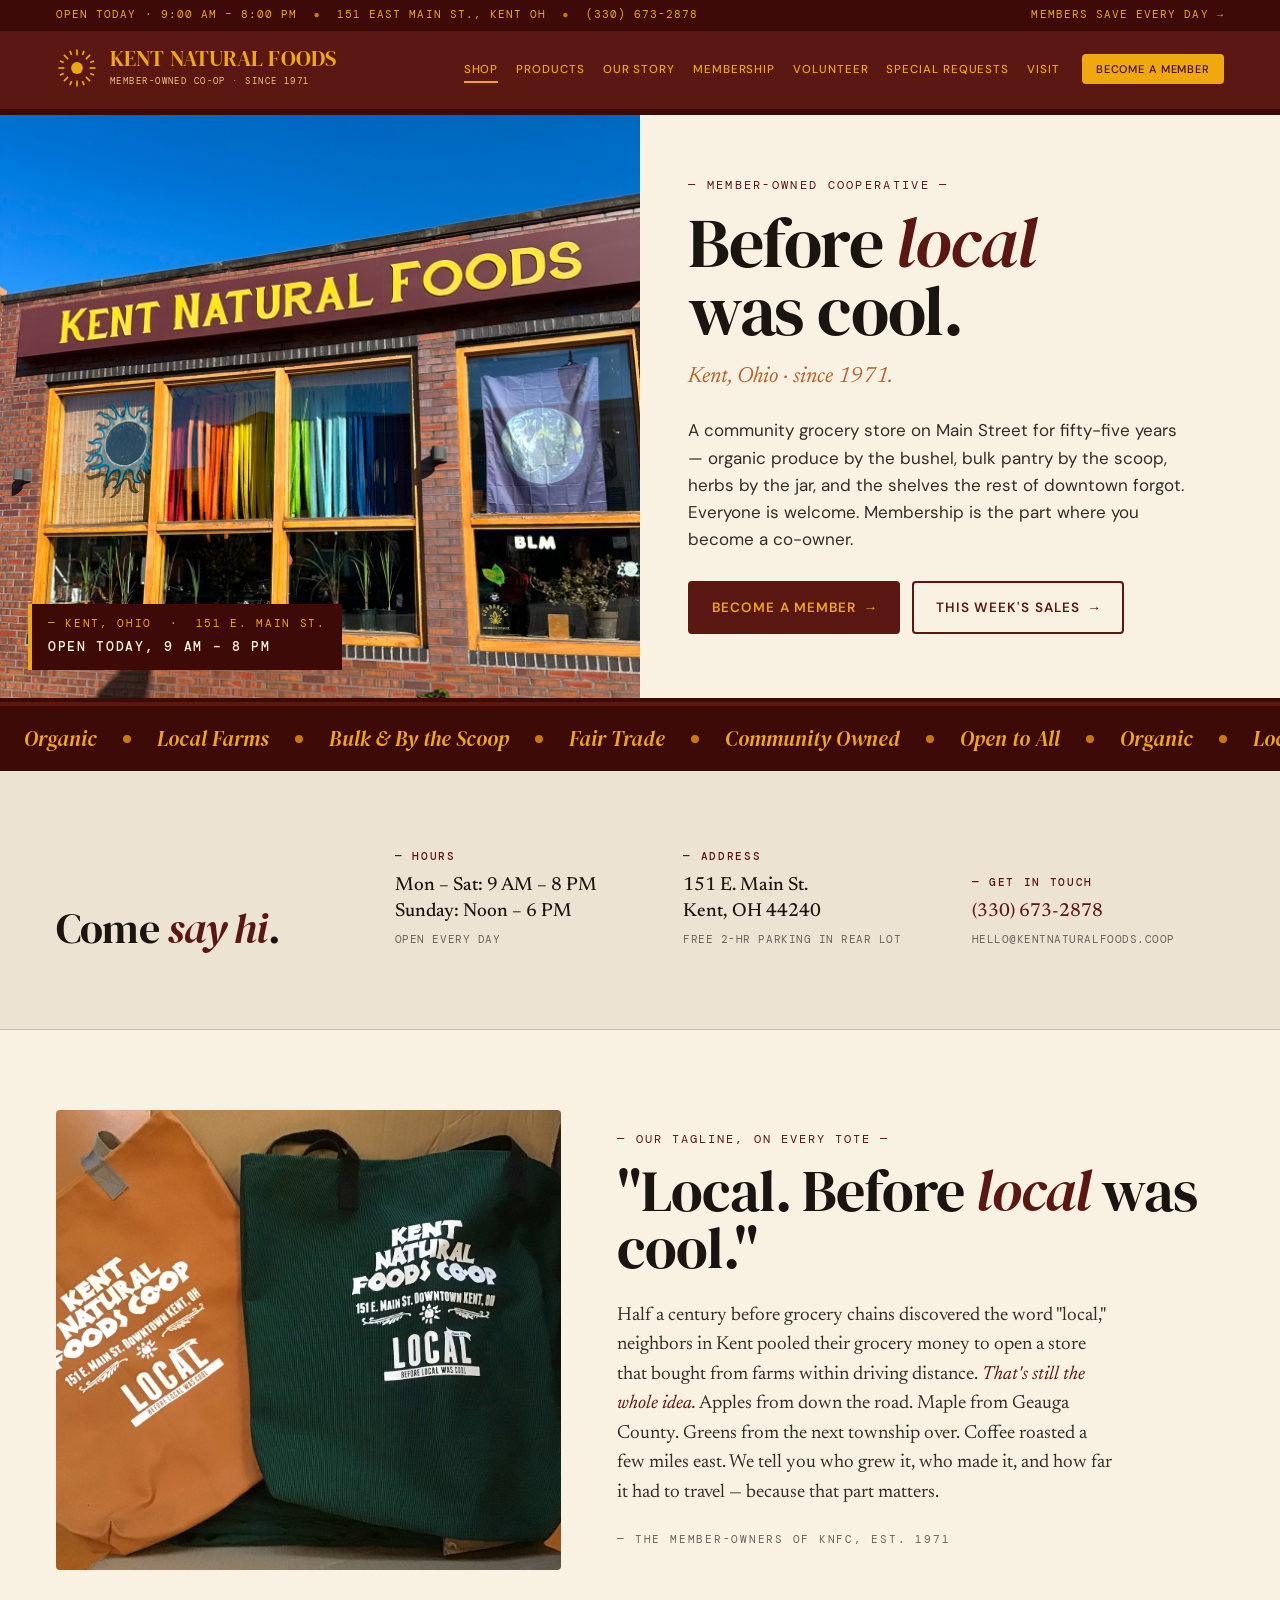
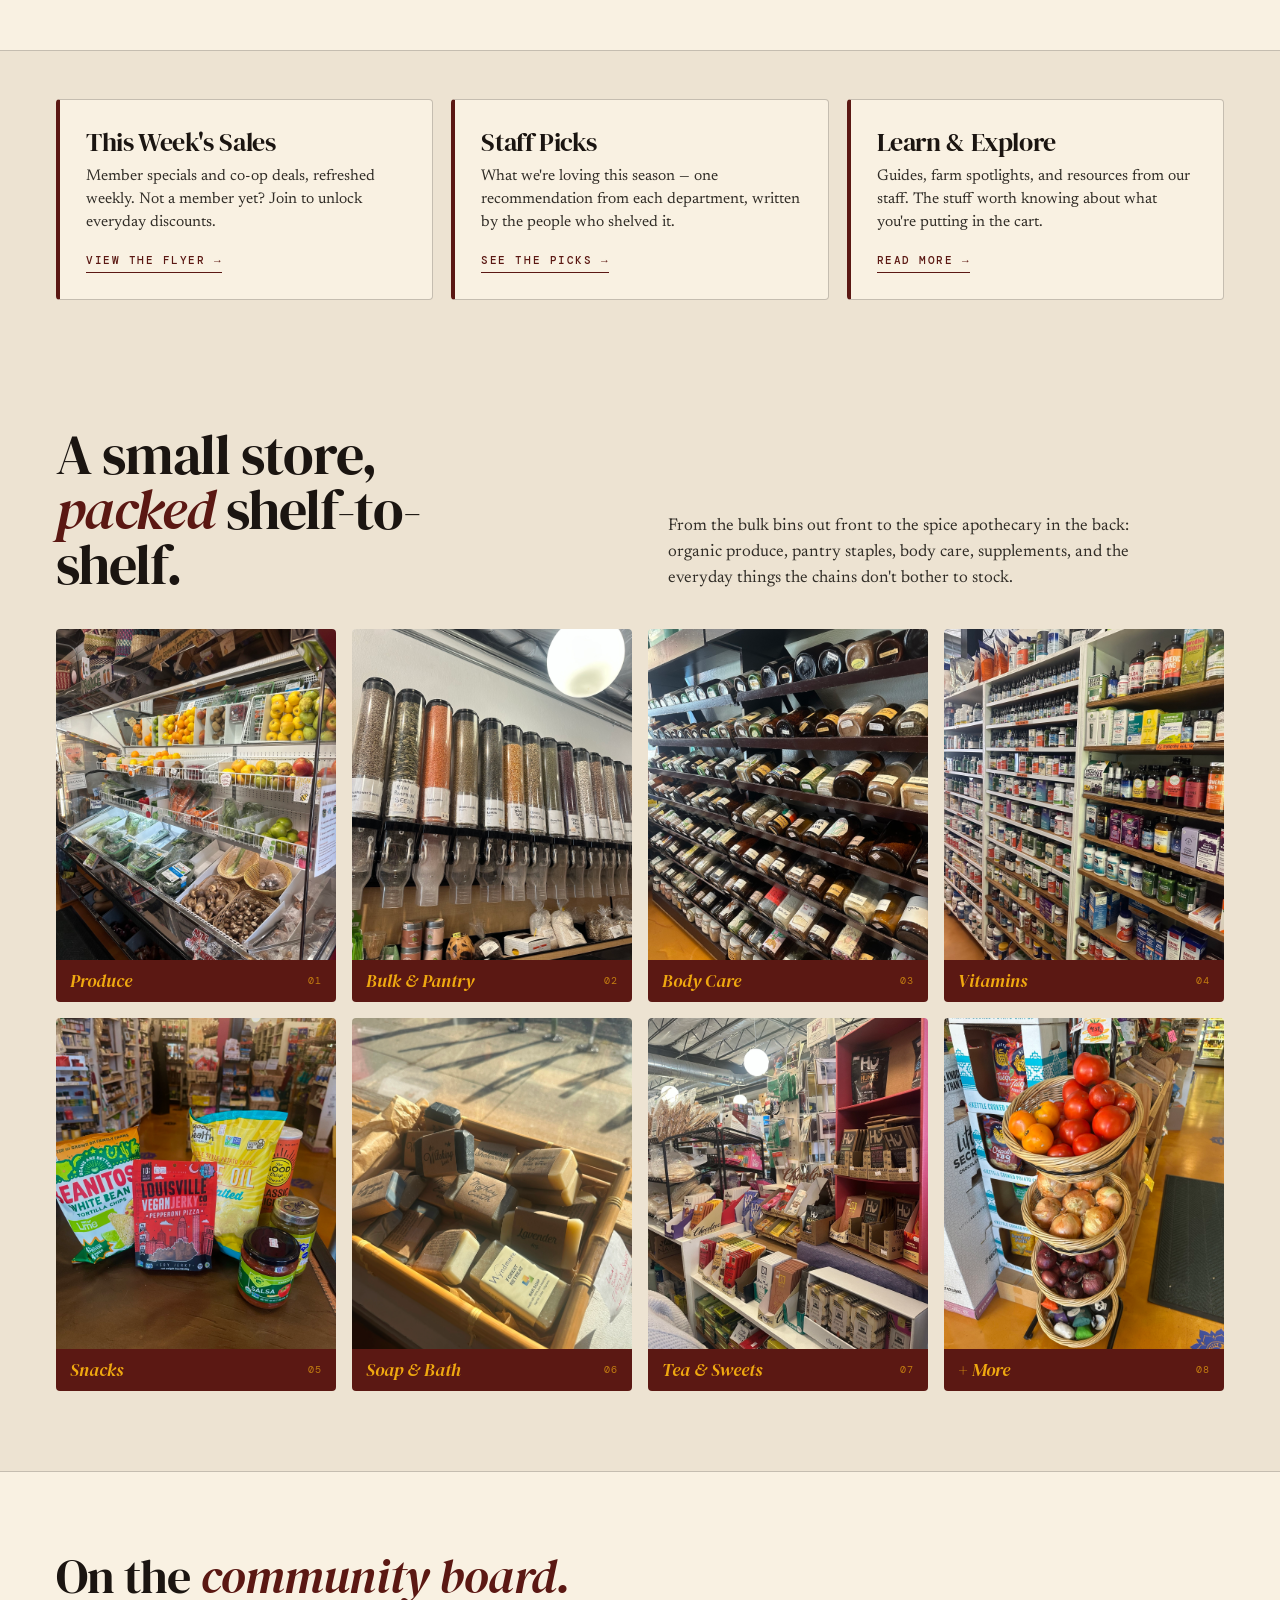
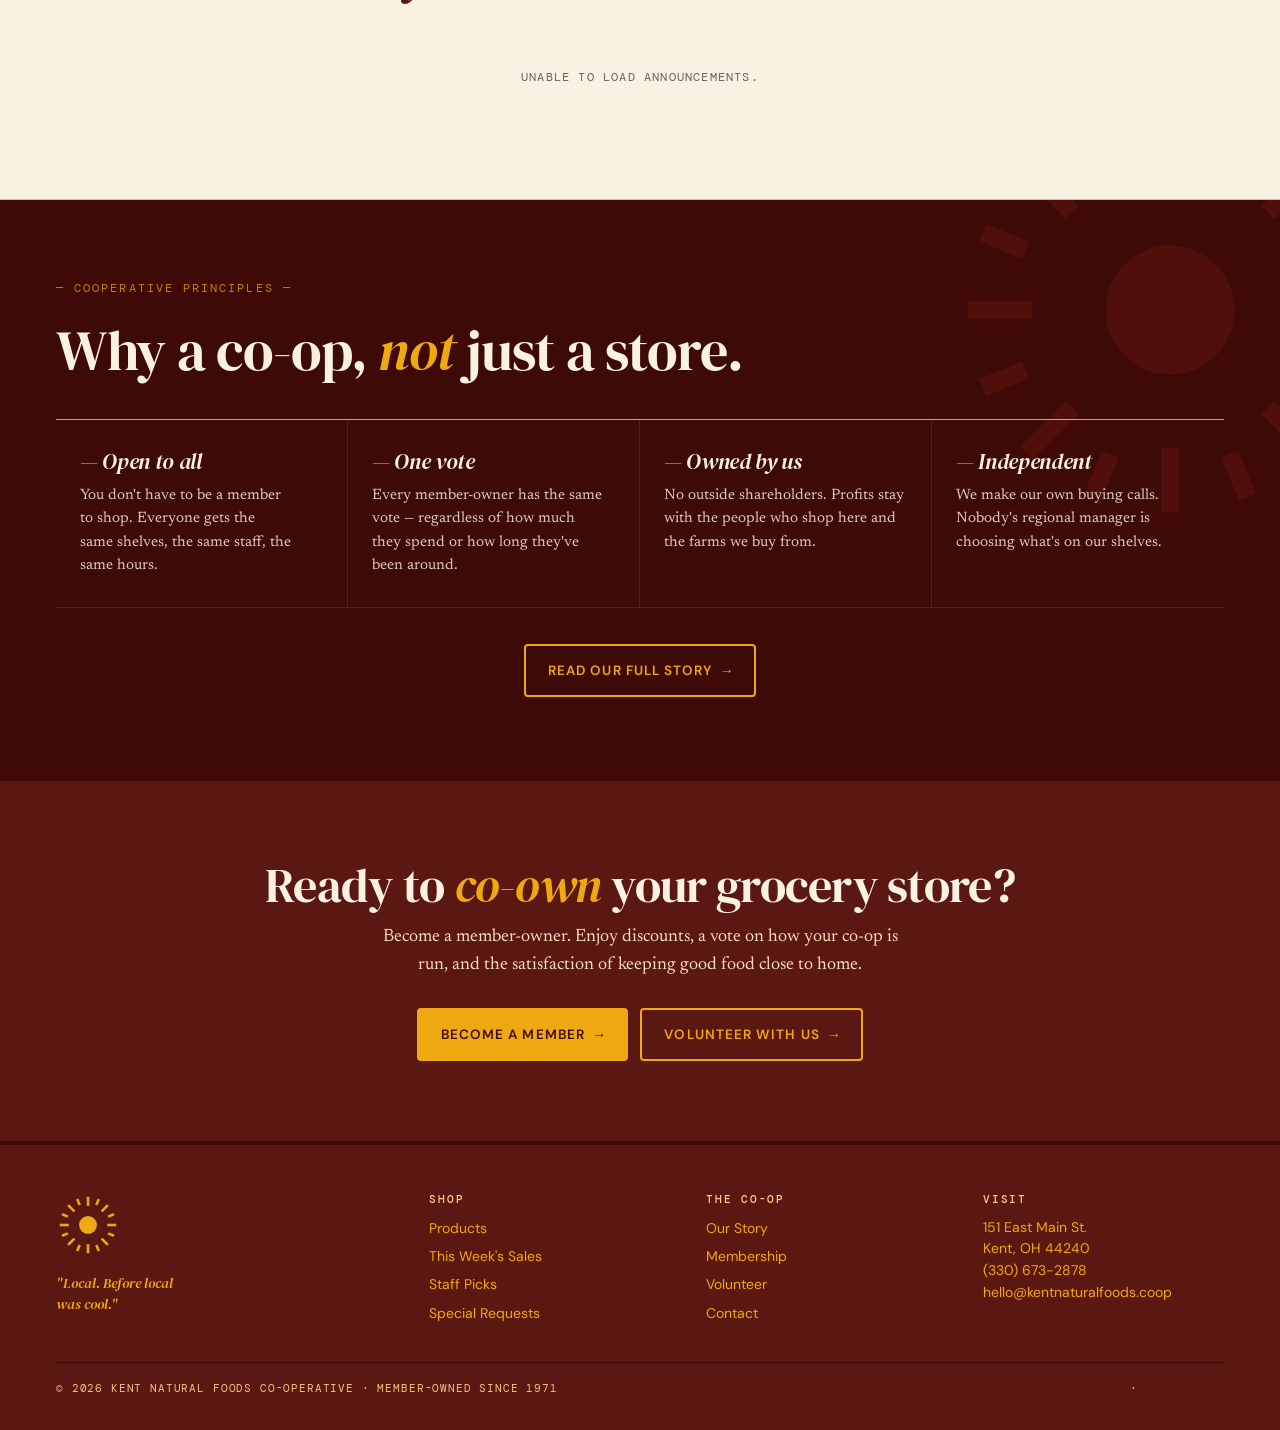
==== index.html @ 54721c62 "Update site design and assets (May 24, 2026)" ====
<!DOCTYPE html>
<html lang="en">
<head>
    <meta charset="UTF-8">
    <meta name="viewport" content="width=device-width, initial-scale=1.0">
    <title>Kent Natural Foods Co-op · Member-Owned Since 1971</title>
    <meta name="description" content="A community-owned grocery store on Main Street in Kent, Ohio. Organic produce, bulk pantry, herbs, and everyday goods — owned by the people who shop here. Since 1971.">
    <link rel="stylesheet" href="css/styles.css?v=2">
    <link rel="preconnect" href="https://fonts.googleapis.com">
    <link rel="preconnect" href="https://fonts.gstatic.com" crossorigin>
    <link href="https://fonts.googleapis.com/css2?family=DM+Serif+Display:ital@0;1&family=Newsreader:ital,opsz,wght@0,6..72,400;0,6..72,500;0,6..72,600;1,6..72,400;1,6..72,500&family=DM+Sans:opsz,wght@9..40,400;9..40,500;9..40,600;9..40,700&family=DM+Mono:wght@400;500&display=swap" rel="stylesheet">
</head>
<body>
    <div id="header-placeholder"></div>

    <main>
        <!-- ===================================
             HERO — storefront + manifesto line
             =================================== -->
        <section class="hero">
            <div class="hero-photo" role="img" aria-label="The KNFC storefront on East Main Street, Kent, Ohio.">
                <div class="open-badge">
                    — Kent, Ohio &nbsp;·&nbsp; 151 E. Main St.
                    <b>Open today, 9 AM – 8 PM</b>
                </div>
            </div>
            <div class="hero-content">
                <div class="hero-eyebrow">— Member-owned cooperative —</div>
                <h1>Before <em>local</em><br>was cool.</h1>
                <div class="since">Kent, Ohio · since 1971.</div>
                <p>A community grocery store on Main Street for fifty-five years — organic produce by the bushel, bulk pantry by the scoop, herbs by the jar, and the shelves the rest of downtown forgot. Everyone is welcome. Membership is the part where you become a co-owner.</p>
                <div class="hero-buttons">
                    <a href="membership.html" class="btn btn-primary">Become a Member</a>
                    <a href="products.html#sales" class="btn btn-secondary">This Week's Sales</a>
                </div>
            </div>
        </section>

        <!-- ===================================
             MARQUEE — values strip
             =================================== -->
        <section class="marquee" aria-hidden="true">
            <div class="marquee-track">
                <span>Organic</span><span class="sep"></span>
                <span>Local Farms</span><span class="sep"></span>
                <span>Bulk &amp; By the Scoop</span><span class="sep"></span>
                <span>Fair Trade</span><span class="sep"></span>
                <span>Community Owned</span><span class="sep"></span>
                <span>Open to All</span><span class="sep"></span>
                <span>Organic</span><span class="sep"></span>
                <span>Local Farms</span><span class="sep"></span>
                <span>Bulk &amp; By the Scoop</span><span class="sep"></span>
                <span>Fair Trade</span><span class="sep"></span>
                <span>Community Owned</span><span class="sep"></span>
                <span>Open to All</span><span class="sep"></span>
            </div>
        </section>

        <!-- ===================================
             VISIT STRIP
             =================================== -->
        <section class="quick-info">
            <div class="container">
                <div class="info-cards">
                    <div class="info-card info-title">
                        <h2>Come <em>say hi</em>.</h2>
                    </div>
                    <div class="info-card">
                        <h3>— Hours</h3>
                        <p>
                            Mon – Sat: 9 AM – 8 PM<br>
                            Sunday: Noon – 6 PM
                        </p>
                        <span class="info-tiny">Open every day</span>
                    </div>
                    <div class="info-card">
                        <h3>— Address</h3>
                        <p>
                            151 E. Main St.<br>
                            Kent, OH 44240
                        </p>
                        <span class="info-tiny">Free 2-hr parking in rear lot</span>
                    </div>
                    <div class="info-card">
                        <h3>— Get in touch</h3>
                        <p>
                            <a href="tel:3306732878">(330) 673-2878</a>
                        </p>
                        <span class="info-tiny">hello@kentnaturalfoods.coop</span>
                    </div>
                </div>
            </div>
        </section>

        <!-- ===================================
             MANIFESTO STRIP — "Before local was cool"
             =================================== -->
        <section class="manifesto">
            <div class="container">
                <div class="manifesto-image" role="img" aria-label="A KNFC tote bag with the tagline 'Local. Before local was cool.'"></div>
                <div class="manifesto-copy">
                    <div class="pre">— Our tagline, on every tote —</div>
                    <h2>"Local. Before <em>local</em> was cool."</h2>
                    <p>Half a century before grocery chains discovered the word "local," neighbors in Kent pooled their grocery money to open a store that bought from farms within driving distance. <em>That's still the whole idea.</em> Apples from down the road. Maple from Geauga County. Greens from the next township over. Coffee roasted a few miles east. We tell you who grew it, who made it, and how far it had to travel — because that part matters.</p>
                    <div class="manifesto-signoff">— The member-owners of KNFC, est. 1971</div>
                </div>
            </div>
        </section>

        <!-- ===================================
             FEATURE LINKS — sales, picks, learn
             =================================== -->
        <section class="feature-links">
            <div class="container">
                <div class="feature-link-cards">
                    <a href="products.html#sales" class="feature-link-card">
                        <h3>This Week's Sales</h3>
                        <p>Member specials and co-op deals, refreshed weekly. Not a member yet? Join to unlock everyday discounts.</p>
                        <span class="feature-link-cta">View the flyer &rarr;</span>
                    </a>
                    <a href="products.html#staff-picks" class="feature-link-card">
                        <h3>Staff Picks</h3>
                        <p>What we're loving this season — one recommendation from each department, written by the people who shelved it.</p>
                        <span class="feature-link-cta">See the picks &rarr;</span>
                    </a>
                    <a href="products.html#learn" class="feature-link-card">
                        <h3>Learn &amp; Explore</h3>
                        <p>Guides, farm spotlights, and resources from our staff. The stuff worth knowing about what you're putting in the cart.</p>
                        <span class="feature-link-cta">Read more &rarr;</span>
                    </a>
                </div>
            </div>
        </section>

        <!-- ===================================
             DEPARTMENTS — image-led grid
             =================================== -->
        <section class="departments-section">
            <div class="container">
                <div class="departments-head">
                    <h2>A small store, <em>packed</em> shelf-to-shelf.</h2>
                    <p>From the bulk bins out front to the spice apothecary in the back: organic produce, pantry staples, body care, supplements, and the everyday things the chains don't bother to stock.</p>
                </div>
                <div class="dept-grid">
                    <a href="products.html" class="dept-card">
                        <div class="dept-img" style="background-image: url('images/Produce.jpeg');"></div>
                        <div class="dept-label"><span class="dept-name">Produce</span><span class="dept-num">01</span></div>
                    </a>
                    <a href="products.html" class="dept-card">
                        <div class="dept-img" style="background-image: url('images/Bulk-bins.jpeg');"></div>
                        <div class="dept-label"><span class="dept-name">Bulk &amp; Pantry</span><span class="dept-num">02</span></div>
                    </a>
                    <a href="products.html" class="dept-card">
                        <div class="dept-img" style="background-image: url('images/IMG_1141.jpeg'); background-position: center 10%;"></div>
                        <div class="dept-label"><span class="dept-name">Body Care</span><span class="dept-num">03</span></div>
                    </a>
                    <a href="products.html" class="dept-card">
                        <div class="dept-img" style="background-image: url('images/Vitamins.jpeg');"></div>
                        <div class="dept-label"><span class="dept-name">Vitamins</span><span class="dept-num">04</span></div>
                    </a>
                    <a href="products.html" class="dept-card">
                        <div class="dept-img" style="background-image: url('images/Chips_Salsa.jpeg');"></div>
                        <div class="dept-label"><span class="dept-name">Snacks</span><span class="dept-num">05</span></div>
                    </a>
                    <a href="products.html" class="dept-card">
                        <div class="dept-img" style="background-image: url('images/Soaps.jpeg');"></div>
                        <div class="dept-label"><span class="dept-name">Soap &amp; Bath</span><span class="dept-num">06</span></div>
                    </a>
                    <a href="products.html" class="dept-card">
                        <div class="dept-img" style="background-image: url('images/Chocolates-Tea.jpeg');"></div>
                        <div class="dept-label"><span class="dept-name">Tea &amp; Sweets</span><span class="dept-num">07</span></div>
                    </a>
                    <a href="products.html" class="dept-card">
                        <div class="dept-img" style="background-image: url('images/More-produce.jpeg');"></div>
                        <div class="dept-label"><span class="dept-name">+ More</span><span class="dept-num">08</span></div>
                    </a>
                </div>
            </div>
        </section>

        <!-- ===================================
             ANNOUNCEMENTS — community board
             =================================== -->
        <section class="announcements">
            <div class="container">
                <h2>On the <em>community board.</em></h2>
                <div class="announcement-cards" id="announcement-cards">
                    <p class="no-content">Loading announcements...</p>
                </div>
            </div>
        </section>

        <!-- ===================================
             WHY CO-OP — dark band with sun
             =================================== -->
        <section class="why-coop">
            <div class="big-sun sun-mark" aria-hidden="true">
                <svg viewBox="0 0 100 100">
                    <circle cx="50" cy="50" r="14" fill="currentColor"/>
                    <g fill="currentColor">
                        <rect x="48" y="6" width="4" height="14"/>
                        <rect x="48" y="80" width="4" height="14"/>
                        <rect x="6" y="48" width="14" height="4"/>
                        <rect x="80" y="48" width="14" height="4"/>
                        <rect x="48" y="6" width="4" height="14" transform="rotate(45 50 50)"/>
                        <rect x="48" y="80" width="4" height="14" transform="rotate(45 50 50)"/>
                        <rect x="48" y="6" width="4" height="14" transform="rotate(-45 50 50)"/>
                        <rect x="48" y="80" width="4" height="14" transform="rotate(-45 50 50)"/>
                        <rect x="48" y="6" width="4" height="10" transform="rotate(22.5 50 50)"/>
                        <rect x="48" y="84" width="4" height="10" transform="rotate(22.5 50 50)"/>
                        <rect x="48" y="6" width="4" height="10" transform="rotate(-22.5 50 50)"/>
                        <rect x="48" y="84" width="4" height="10" transform="rotate(-22.5 50 50)"/>
                        <rect x="48" y="6" width="4" height="10" transform="rotate(67.5 50 50)"/>
                        <rect x="48" y="84" width="4" height="10" transform="rotate(67.5 50 50)"/>
                        <rect x="48" y="6" width="4" height="10" transform="rotate(-67.5 50 50)"/>
                        <rect x="48" y="84" width="4" height="10" transform="rotate(-67.5 50 50)"/>
                    </g>
                </svg>
            </div>
            <div class="container">
                <div class="pre">— Cooperative principles —</div>
                <h2>Why a co-op, <em>not</em> just a store.</h2>
                <div class="benefits-grid">
                    <div class="benefit">
                        <h3>Open to all</h3>
                        <p>You don't have to be a member to shop. Everyone gets the same shelves, the same staff, the same hours.</p>
                    </div>
                    <div class="benefit">
                        <h3>One vote</h3>
                        <p>Every member-owner has the same vote — regardless of how much they spend or how long they've been around.</p>
                    </div>
                    <div class="benefit">
                        <h3>Owned by us</h3>
                        <p>No outside shareholders. Profits stay with the people who shop here and the farms we buy from.</p>
                    </div>
                    <div class="benefit">
                        <h3>Independent</h3>
                        <p>We make our own buying calls. Nobody's regional manager is choosing what's on our shelves.</p>
                    </div>
                </div>
                <div class="cta-center">
                    <a href="about.html" class="btn btn-outline">Read our full story</a>
                </div>
            </div>
        </section>

        <!-- ===================================
             CTA — join
             =================================== -->
        <section class="cta-section">
            <div class="container">
                <div class="cta-content">
                    <h2>Ready to <em>co-own</em> your grocery store?</h2>
                    <p>Become a member-owner. Enjoy discounts, a vote on how your co-op is run, and the satisfaction of keeping good food close to home.</p>
                    <div class="cta-buttons">
                        <a href="membership.html" class="btn btn-primary">Become a Member</a>
                        <a href="volunteer.html" class="btn btn-secondary">Volunteer With Us</a>
                    </div>
                </div>
            </div>
        </section>
    </main>

    <div id="footer-placeholder"></div>

    <script src="js/main.js"></script>
    <script src="js/content.js?v=4"></script>
</body>
</html>
---- css/styles.css ----
/* =====================================================
   KNFC Website Styles — v2 (May 2026)
   Kent Natural Foods Co-op · Member-Owned Since 1971
   =====================================================
   Palette pulled from the storefront:
   - Maroon awning + marigold lettering = primary chrome
   - Forest + rust = supporting accents (tote bags, floor)
   - Cream + paper = backgrounds
   ===================================================== */

:root {
    /* PRIMARY CHROME — from the awning */
    --color-maroon:       oklch(0.32 0.10 28);
    --color-maroon-deep:  oklch(0.24 0.08 28);
    --color-maroon-soft:  oklch(0.42 0.10 28);
    --color-marigold:     oklch(0.78 0.16 78);
    --color-marigold-deep:oklch(0.65 0.16 70);

    /* SUPPORTING — from totes + interior */
    --color-forest:       oklch(0.36 0.07 145);
    --color-forest-light: oklch(0.55 0.10 142);
    --color-rust:         oklch(0.58 0.13 50);
    --color-brick:        oklch(0.52 0.12 32);

    /* NEUTRALS */
    --color-cream:        oklch(0.96 0.022 85);
    --color-paper:        oklch(0.92 0.025 80);
    --color-white:        #ffffff;
    --color-ink:          oklch(0.20 0.012 50);
    --color-gray-dark:    oklch(0.30 0.012 80);
    --color-gray:         oklch(0.50 0.010 80);
    --color-gray-light:   oklch(0.85 0.015 80);
    --color-rule:         oklch(0.80 0.020 80);
    --color-black:        #1a1a1a;

    /* LEGACY ALIASES — kept so existing class references still work */
    --color-primary:       var(--color-maroon);
    --color-primary-light: var(--color-maroon-soft);
    --color-primary-dark:  var(--color-maroon-deep);
    --color-secondary:       var(--color-marigold-deep);
    --color-secondary-light: var(--color-marigold);
    --color-accent:  var(--color-rust);
    --color-success: var(--color-forest);
    --color-error:   var(--color-brick);

    /* TYPOGRAPHY */
    --font-display: "DM Serif Display", "Cooper BT", Georgia, serif;
    --font-heading: "DM Serif Display", "Cooper BT", Georgia, serif;
    --font-editorial: "Newsreader", "Iowan Old Style", Georgia, serif;
    --font-body: "DM Sans", -apple-system, BlinkMacSystemFont, "Segoe UI", sans-serif;
    --font-mono: "DM Mono", ui-monospace, Menlo, monospace;

    /* SPACING */
    --spacing-xs: 0.5rem;
    --spacing-sm: 1rem;
    --spacing-md: 2rem;
    --spacing-lg: 3rem;
    --spacing-xl: 5rem;

    /* RADIUS — co-op aesthetic favors crisp corners */
    --radius-sm: 3px;
    --radius-md: 4px;
    --radius-lg: 6px;

    /* SHADOWS */
    --shadow-sm: 0 1px 2px rgba(0,0,0,0.06);
    --shadow-md: 0 8px 18px -10px rgba(0,0,0,0.18);
    --shadow-lg: 0 24px 48px -20px rgba(0,0,0,0.20);

    /* TRANSITIONS */
    --transition-fast: 0.18s ease;
    --transition-normal: 0.28s ease;
}

/* =====================================================
   RESET & BASE
   ===================================================== */
*, *::before, *::after { box-sizing: border-box; margin: 0; padding: 0; }
html { font-size: 16px; scroll-behavior: smooth; }
body {
    font-family: var(--font-body);
    font-size: 16px;
    line-height: 1.6;
    color: var(--color-ink);
    background-color: var(--color-cream);
    -webkit-font-smoothing: antialiased;
}
img { max-width: 100%; height: auto; display: block; }

a {
    color: var(--color-maroon);
    text-decoration: none;
    transition: color var(--transition-fast);
}
a:hover { color: var(--color-maroon-soft); }

h1, h2, h3, h4, h5, h6 {
    font-family: var(--font-display);
    font-weight: 400;
    line-height: 1.1;
    letter-spacing: -0.015em;
    color: var(--color-ink);
}
h1 { font-size: 3rem; }
h2 { font-size: 2.25rem; }
h3 { font-size: 1.45rem; }
h4 { font-size: 1.15rem; }

p { text-wrap: pretty; }

/* Container */
.container {
    width: 100%;
    max-width: 1200px;
    margin: 0 auto;
    padding: 0 var(--spacing-sm);
}

/* =====================================================
   THE AWNING HEADER — the literal storefront awning
   ===================================================== */
.site-header {
    background-color: var(--color-maroon);
    border-bottom: 4px solid var(--color-maroon-deep);
    position: sticky;
    top: 0;
    z-index: 1000;
    box-shadow: 0 2px 0 var(--color-maroon-deep);
}

/* Thin utility ribbon ABOVE the awning */
.utility-ribbon {
    background-color: var(--color-maroon-deep);
    color: var(--color-marigold);
    font-family: var(--font-mono);
    font-size: 10.5px;
    letter-spacing: 0.10em;
    text-transform: uppercase;
    padding: 8px 0;
    line-height: 1.4;
}
.utility-ribbon .container {
    display: flex;
    justify-content: space-between;
    flex-wrap: wrap;
    gap: 8px 20px;
    align-items: center;
}
.utility-ribbon .dot {
    color: var(--color-marigold-deep);
    margin: 0 8px;
}
.utility-ribbon a { color: var(--color-marigold); }

.header-content {
    display: flex;
    justify-content: space-between;
    align-items: center;
    padding: 16px 0 20px;
    gap: 20px;
}

/* WORDMARK lockup — sun mark + KNFC */
.logo {
    display: flex;
    align-items: center;
    gap: 12px;
    text-decoration: none;
    flex-shrink: 0;
    min-width: 0;
}
.logo:hover { color: inherit; }
.logo-sun {
    width: 42px;
    height: 42px;
    color: var(--color-marigold);
    flex-shrink: 0;
}
.logo-sun svg { width: 100%; height: 100%; display: block; }
.logo-text-wrap { display: flex; flex-direction: column; min-width: 0; }
.logo-text {
    font-family: var(--font-display);
    font-size: 22px;
    color: var(--color-marigold);
    line-height: 1;
    letter-spacing: 0.005em;
    text-transform: uppercase;
    white-space: nowrap;
}
.logo-tagline {
    font-family: var(--font-mono);
    font-size: 9px;
    letter-spacing: 0.16em;
    text-transform: uppercase;
    color: oklch(0.85 0.10 78);
    margin-top: 5px;
    white-space: nowrap;
}

/* NAV */
.nav-links {
    display: flex;
    list-style: none;
    gap: 18px;
    align-items: center;
}
.nav-links a {
    font-family: var(--font-body);
    font-weight: 500;
    font-size: 11.5px;
    letter-spacing: 0.08em;
    text-transform: uppercase;
    color: var(--color-marigold);
    padding: 6px 0;
    position: relative;
    white-space: nowrap;
}
.nav-links a::after {
    content: '';
    position: absolute;
    bottom: 0; left: 0; right: 0;
    height: 2px;
    background-color: var(--color-marigold);
    transform: scaleX(0);
    transform-origin: left;
    transition: transform var(--transition-fast);
}
.nav-links a:hover::after,
.nav-links a.active::after { transform: scaleX(1); }
.nav-links a.active { color: var(--color-marigold); }

/* Membership CTA in nav */
.nav-cta {
    background-color: var(--color-marigold);
    color: var(--color-maroon-deep) !important;
    padding: 8px 14px !important;
    border-radius: var(--radius-md);
    font-weight: 600;
    font-size: 11px !important;
    transition: background-color var(--transition-fast);
    margin-left: 4px;
}
.nav-cta::after { display: none; }
.nav-cta:hover { background-color: var(--color-marigold-deep); }

/* Mobile menu toggle */
.mobile-menu-toggle {
    display: none;
    flex-direction: column;
    gap: 5px;
    background: none;
    border: none;
    cursor: pointer;
    padding: 6px;
}
.mobile-menu-toggle span {
    display: block;
    width: 24px;
    height: 2.5px;
    background-color: var(--color-marigold);
    transition: var(--transition-fast);
}

/* =====================================================
   BUTTONS
   ===================================================== */
.btn {
    display: inline-flex;
    align-items: center;
    justify-content: center;
    gap: 10px;
    padding: 13px 22px;
    font-family: var(--font-body);
    font-size: 13.5px;
    font-weight: 600;
    text-transform: uppercase;
    letter-spacing: 0.08em;
    text-align: center;
    text-decoration: none;
    border-radius: var(--radius-md);
    cursor: pointer;
    transition: all var(--transition-fast);
    border: 2px solid transparent;
}
.btn::after {
    content: '→';
    font-family: var(--font-mono);
    font-weight: 400;
    font-size: 14px;
}
.btn-primary {
    background-color: var(--color-maroon);
    color: var(--color-marigold);
    border-color: var(--color-maroon);
}
.btn-primary:hover {
    background-color: var(--color-maroon-deep);
    border-color: var(--color-maroon-deep);
    color: var(--color-marigold);
}
.btn-secondary {
    background-color: transparent;
    color: var(--color-maroon);
    border-color: var(--color-maroon);
}
.btn-secondary:hover {
    background-color: var(--color-maroon);
    color: var(--color-marigold);
}
.btn-outline {
    background-color: transparent;
    color: var(--color-maroon);
    border-color: var(--color-maroon);
}
.btn-outline:hover {
    background-color: var(--color-maroon);
    color: var(--color-marigold);
}
.btn-sm { padding: 9px 16px; font-size: 11.5px; }

/* =====================================================
   HERO — split: storefront photo + chunky type
   ===================================================== */
.hero {
    display: grid;
    grid-template-columns: 1fr 1fr;
    background-color: var(--color-cream);
    border-bottom: 4px solid var(--color-maroon-deep);
}
.hero-photo {
    background: url('../images/Storefront-main.jpeg') center 30% / cover no-repeat;
    min-height: 580px;
    position: relative;
}
.hero-photo .open-badge {
    position: absolute;
    bottom: 28px; left: 28px;
    background-color: var(--color-maroon-deep);
    color: var(--color-marigold);
    padding: 12px 16px;
    font-family: var(--font-mono);
    font-size: 10.5px;
    letter-spacing: 0.16em;
    text-transform: uppercase;
    border-left: 4px solid var(--color-marigold);
}
.hero-photo .open-badge b {
    display: block;
    color: var(--color-cream);
    font-size: 13px;
    font-weight: 500;
    margin-top: 4px;
}

.hero-content {
    padding: 64px 48px;
    display: flex;
    flex-direction: column;
    justify-content: center;
}
.hero-eyebrow {
    font-family: var(--font-mono);
    font-size: 11.5px;
    letter-spacing: 0.20em;
    text-transform: uppercase;
    color: var(--color-maroon);
}
.hero h1 {
    font-family: var(--font-display);
    font-weight: 400;
    font-size: clamp(48px, 5.5vw, 72px);
    line-height: 0.96;
    letter-spacing: -0.02em;
    color: var(--color-ink);
    margin-top: 14px;
}
.hero h1 em {
    font-style: italic;
    color: var(--color-maroon);
}
.hero .since {
    font-family: var(--font-editorial);
    font-style: italic;
    font-size: 22px;
    color: var(--color-rust);
    margin-top: 16px;
}
.hero p {
    font-size: 17px;
    line-height: 1.6;
    color: var(--color-gray-dark);
    margin-top: 22px;
    max-width: 42ch;
}
.hero-buttons {
    display: flex;
    gap: 12px;
    margin-top: 28px;
    flex-wrap: wrap;
}

/* =====================================================
   MARQUEE — values strip between sections
   ===================================================== */
.marquee {
    background-color: var(--color-maroon-deep);
    color: var(--color-marigold);
    padding: 16px 0;
    overflow: hidden;
    border-top: 4px solid var(--color-maroon);
}
.marquee-track {
    display: flex;
    gap: 26px;
    align-items: center;
    font-family: var(--font-display);
    font-style: italic;
    font-size: 21px;
    white-space: nowrap;
    padding-left: 24px;
    animation: marquee-scroll 38s linear infinite;
}
.marquee-track .sep {
    display: inline-block;
    width: 8px; height: 8px;
    background-color: var(--color-marigold-deep);
    border-radius: 50%;
    flex-shrink: 0;
}
@keyframes marquee-scroll {
    from { transform: translateX(0); }
    to   { transform: translateX(-50%); }
}
@media (prefers-reduced-motion: reduce) {
    .marquee-track { animation: none; }
}

/* =====================================================
   QUICK INFO / VISIT STRIP
   ===================================================== */
.quick-info {
    padding: var(--spacing-xl) 0;
    background-color: var(--color-paper);
    border-bottom: 1px solid var(--color-rule);
}
.info-cards {
    display: grid;
    grid-template-columns: 1.2fr 1fr 1fr 1fr;
    gap: 36px;
    align-items: end;
}
.info-card { background: transparent; padding: 0; }
.info-card.info-title h2 {
    font-family: var(--font-display);
    font-size: 42px;
    line-height: 1;
    letter-spacing: -0.018em;
    max-width: 11ch;
    color: var(--color-ink);
}
.info-card.info-title h2 em {
    font-style: italic;
    color: var(--color-maroon);
}
.info-card .info-icon {
    display: none; /* emoji icons replaced with mono labels */
}
.info-card h3 {
    font-family: var(--font-mono);
    font-size: 10.5px;
    letter-spacing: 0.16em;
    text-transform: uppercase;
    color: var(--color-maroon);
    margin-bottom: 10px;
    font-weight: 500;
}
.info-card p {
    font-family: var(--font-editorial);
    font-weight: 500;
    font-size: 19px;
    line-height: 1.35;
    color: var(--color-ink);
}
.info-card a { color: var(--color-maroon); }
.info-card .info-tiny {
    display: block;
    font-family: var(--font-mono);
    font-size: 10.5px;
    color: var(--color-gray);
    margin-top: 8px;
    letter-spacing: 0.05em;
    text-transform: uppercase;
}

/* =====================================================
   MANIFESTO STRIP — "Before local was cool"
   ===================================================== */
.manifesto {
    padding: 80px 0;
    background-color: var(--color-cream);
    border-bottom: 1px solid var(--color-rule);
}
.manifesto .container {
    display: grid;
    grid-template-columns: 1fr 1.2fr;
    gap: 56px;
    align-items: center;
}
.manifesto-image {
    height: 460px;
    background: url('../images/Bags-knfc.jpeg') 60% 40% / cover no-repeat;
    border-radius: var(--radius-md);
}
.manifesto-copy .pre {
    font-family: var(--font-mono);
    font-size: 11.5px;
    letter-spacing: 0.18em;
    text-transform: uppercase;
    color: var(--color-maroon);
    margin-bottom: 12px;
}
.manifesto-copy h2 {
    font-family: var(--font-display);
    font-size: clamp(40px, 4.5vw, 60px);
    line-height: 1;
    letter-spacing: -0.02em;
}
.manifesto-copy h2 em {
    font-style: italic;
    color: var(--color-maroon);
}
.manifesto-copy p {
    font-family: var(--font-editorial);
    font-size: 19px;
    line-height: 1.55;
    color: var(--color-gray-dark);
    margin-top: 24px;
    max-width: 50ch;
}
.manifesto-copy p em {
    font-style: italic;
    color: var(--color-maroon);
}
.manifesto-signoff {
    font-family: var(--font-mono);
    font-size: 11px;
    letter-spacing: 0.16em;
    color: var(--color-gray);
    margin-top: 24px;
    text-transform: uppercase;
}

/* =====================================================
   FEATURE LINKS — Sales / Picks / Learn
   ===================================================== */
.feature-links {
    padding: var(--spacing-lg) 0;
    background-color: var(--color-paper);
}
.feature-link-cards {
    display: grid;
    grid-template-columns: repeat(auto-fit, minmax(260px, 1fr));
    gap: 18px;
}
.feature-link-card {
    display: flex;
    flex-direction: column;
    background-color: var(--color-cream);
    border: 1px solid var(--color-rule);
    border-left: 4px solid var(--color-maroon);
    padding: 28px 26px 26px;
    text-decoration: none;
    color: var(--color-ink);
    transition: transform var(--transition-fast), border-color var(--transition-fast);
    border-radius: var(--radius-md);
}
.feature-link-card:hover {
    transform: translateY(-3px);
    color: var(--color-ink);
    border-left-color: var(--color-marigold-deep);
}
.feature-link-icon { display: none; }
.feature-link-card h3 {
    font-family: var(--font-display);
    font-size: 26px;
    color: var(--color-ink);
    margin-bottom: 8px;
    line-height: 1.1;
}
.feature-link-card p {
    font-family: var(--font-editorial);
    font-size: 15.5px;
    color: var(--color-gray-dark);
    line-height: 1.5;
    flex: 1;
}
.feature-link-cta {
    display: inline-block;
    margin-top: 18px;
    font-family: var(--font-mono);
    font-size: 11px;
    font-weight: 500;
    letter-spacing: 0.14em;
    text-transform: uppercase;
    color: var(--color-maroon);
    border-bottom: 1px solid var(--color-maroon);
    padding-bottom: 2px;
    align-self: flex-start;
}

/* =====================================================
   WHY CO-OP / PRINCIPLES — dark band with sun
   ===================================================== */
.why-coop {
    padding: var(--spacing-xl) 0;
    background-color: var(--color-maroon-deep);
    color: var(--color-marigold);
    position: relative;
    overflow: hidden;
}
.why-coop .big-sun {
    position: absolute;
    top: -120px; right: -120px;
    width: 460px; height: 460px;
    color: oklch(0.30 0.10 28);
    opacity: 0.85;
    pointer-events: none;
}
.why-coop .container { position: relative; z-index: 1; }
.why-coop h2 {
    font-family: var(--font-display);
    color: var(--color-cream);
    font-size: clamp(42px, 4.5vw, 56px);
    line-height: 1;
    margin-bottom: 14px;
}
.why-coop h2 em {
    font-style: italic;
    color: var(--color-marigold);
}
.why-coop .pre {
    font-family: var(--font-mono);
    font-size: 11.5px;
    letter-spacing: 0.18em;
    text-transform: uppercase;
    color: var(--color-marigold-deep);
    margin-bottom: 24px;
}
.benefits-grid {
    display: grid;
    grid-template-columns: repeat(auto-fit, minmax(220px, 1fr));
    gap: 0;
    margin-top: 40px;
    border-top: 1px solid var(--color-marigold);
}
.benefit {
    padding: 28px 24px 30px;
    background-color: transparent;
    border-right: 1px solid oklch(0.32 0.08 28);
    border-bottom: 1px solid oklch(0.32 0.08 28);
    border-left: none;
}
.benefit:last-child { border-right: none; }
.benefit h3 {
    font-family: var(--font-display);
    font-style: italic;
    font-size: 22px;
    color: var(--color-cream);
    margin-bottom: 10px;
    line-height: 1.2;
}
.benefit h3::before {
    content: '— ';
    color: var(--color-marigold);
    font-style: normal;
}
.benefit p {
    font-family: var(--font-editorial);
    font-size: 15px;
    color: oklch(0.85 0.04 78);
    line-height: 1.55;
}
.cta-center {
    text-align: center;
    margin-top: 36px;
}
.cta-center .btn-outline {
    color: var(--color-marigold);
    border-color: var(--color-marigold);
}
.cta-center .btn-outline:hover {
    background-color: var(--color-marigold);
    color: var(--color-maroon-deep);
}

/* =====================================================
   DEPARTMENTS — image-led grid
   ===================================================== */
.departments-section {
    padding: var(--spacing-xl) 0;
    background-color: var(--color-paper);
    border-bottom: 1px solid var(--color-rule);
}
.departments-head {
    display: grid;
    grid-template-columns: 1fr 1fr;
    gap: 56px;
    align-items: end;
    margin-bottom: 36px;
}
.departments-head h2 {
    font-family: var(--font-display);
    font-size: clamp(40px, 4.5vw, 56px);
    line-height: 0.98;
    letter-spacing: -0.02em;
    max-width: 14ch;
}
.departments-head h2 em {
    font-style: italic;
    color: var(--color-maroon);
}
.departments-head p {
    font-family: var(--font-editorial);
    font-size: 17px;
    line-height: 1.55;
    color: var(--color-gray-dark);
    max-width: 48ch;
}
.dept-grid {
    display: grid;
    grid-template-columns: repeat(4, 1fr);
    gap: 16px;
}
.dept-card {
    aspect-ratio: 3 / 4;
    background-color: var(--color-cream);
    border-radius: var(--radius-md);
    overflow: hidden;
    display: flex;
    flex-direction: column;
    text-decoration: none;
    color: inherit;
    transition: transform var(--transition-fast);
}
.dept-card:hover { transform: translateY(-3px); color: inherit; }
.dept-card .dept-img {
    flex: 1;
    background-size: cover;
    background-position: center;
}
.dept-card .dept-label {
    background-color: var(--color-maroon);
    color: var(--color-marigold);
    padding: 12px 14px;
    display: flex;
    justify-content: space-between;
    align-items: center;
}
.dept-card .dept-name {
    font-family: var(--font-display);
    font-style: italic;
    font-size: 18px;
    line-height: 1;
}
.dept-card .dept-num {
    font-family: var(--font-mono);
    font-size: 10px;
    letter-spacing: 0.12em;
    color: var(--color-marigold);
    opacity: 0.7;
}

/* =====================================================
   ANNOUNCEMENTS / COMMUNITY BOARD
   ===================================================== */
.announcements {
    padding: var(--spacing-xl) 0;
    background-color: var(--color-cream);
    border-bottom: 1px solid var(--color-rule);
}
.announcements h2 {
    font-family: var(--font-display);
    font-size: clamp(36px, 4vw, 48px);
    color: var(--color-ink);
    margin-bottom: 36px;
    line-height: 1;
}
.announcements h2 em {
    font-style: italic;
    color: var(--color-maroon);
}
.announcement-cards {
    display: grid;
    grid-template-columns: repeat(auto-fit, minmax(280px, 1fr));
    gap: 22px;
}
.announcement-card {
    background-color: var(--color-paper);
    padding: 26px 26px 28px;
    position: relative;
    border-radius: 2px;
    transform: rotate(-0.3deg);
    box-shadow: var(--shadow-md);
}
.announcement-card:nth-child(2) { transform: rotate(0.5deg); }
.announcement-card:nth-child(3) { transform: rotate(-0.2deg); }
.announcement-card:nth-child(4) { transform: rotate(0.4deg); }
.announcement-card::before {
    content: '';
    position: absolute;
    top: -8px; left: 50%; transform: translateX(-50%);
    width: 14px; height: 14px;
    background-color: var(--color-marigold);
    border-radius: 50%;
    box-shadow: 0 2px 3px rgba(0,0,0,0.25), inset -2px -2px 0 var(--color-marigold-deep);
}
.announcement-date {
    font-family: var(--font-mono);
    font-size: 10.5px;
    letter-spacing: 0.14em;
    text-transform: uppercase;
    color: var(--color-maroon);
}
.announcement-card h3 {
    font-family: var(--font-display);
    font-size: 22px;
    margin-top: 12px;
    line-height: 1.2;
}
.announcement-card p {
    font-family: var(--font-editorial);
    font-size: 14.5px;
    color: var(--color-gray-dark);
    line-height: 1.55;
    margin-top: 10px;
}

/* Announcement category badges */
.announcement-meta {
    display: flex;
    align-items: center;
    gap: 10px;
    margin-bottom: 8px;
    flex-wrap: wrap;
}
.announcement-badge {
    display: inline-block;
    padding: 3px 10px;
    border-radius: 20px;
    font-family: var(--font-mono);
    font-size: 9.5px;
    font-weight: 500;
    text-transform: uppercase;
    letter-spacing: 0.10em;
}
.cat-event   { background-color: oklch(0.92 0.06 80);  color: var(--color-maroon); }
.cat-general { background-color: oklch(0.88 0.06 145); color: var(--color-forest); }
.cat-policy  { background-color: oklch(0.88 0.05 230); color: oklch(0.30 0.10 230); }

/* =====================================================
   CTA SECTION
   ===================================================== */
.cta-section {
    padding: var(--spacing-xl) 0;
    background-color: var(--color-maroon);
    color: var(--color-marigold);
    text-align: center;
    border-top: 4px solid var(--color-maroon-deep);
}
.cta-section h2 {
    color: var(--color-cream);
    font-family: var(--font-display);
    font-size: clamp(36px, 4vw, 48px);
    margin-bottom: 14px;
    line-height: 1;
}
.cta-section h2 em { font-style: italic; color: var(--color-marigold); }
.cta-content p {
    font-family: var(--font-editorial);
    font-size: 18px;
    max-width: 540px;
    margin: 0 auto 28px;
    color: oklch(0.92 0.06 78);
}
.cta-buttons {
    display: flex;
    gap: 12px;
    justify-content: center;
    flex-wrap: wrap;
}
.cta-section .btn-primary {
    background-color: var(--color-marigold);
    color: var(--color-maroon-deep);
    border-color: var(--color-marigold);
}
.cta-section .btn-primary:hover {
    background-color: var(--color-marigold-deep);
    border-color: var(--color-marigold-deep);
    color: var(--color-maroon-deep);
}
.cta-section .btn-secondary {
    background-color: transparent;
    color: var(--color-marigold);
    border-color: var(--color-marigold);
}
.cta-section .btn-secondary:hover {
    background-color: var(--color-marigold);
    color: var(--color-maroon-deep);
}

/* =====================================================
   PAGE HEADER — inner pages (the awning band, slim)
   ===================================================== */
.page-header {
    background-color: var(--color-maroon);
    color: var(--color-marigold);
    padding: 56px 0 60px;
    text-align: left;
    border-bottom: 4px solid var(--color-maroon-deep);
    position: relative;
    overflow: hidden;
}
.page-header::after {
    content: '';
    position: absolute;
    left: 0; right: 0; bottom: -4px; height: 4px;
    background: repeating-linear-gradient(90deg,
        var(--color-maroon-deep) 0 14px,
        oklch(0.18 0.06 28) 14px 28px);
}
.page-header .pre {
    font-family: var(--font-mono);
    font-size: 11px;
    letter-spacing: 0.18em;
    text-transform: uppercase;
    color: oklch(0.85 0.10 78);
    margin-bottom: 14px;
}
.page-header h1 {
    color: var(--color-marigold);
    font-family: var(--font-display);
    font-size: clamp(40px, 5vw, 60px);
    line-height: 0.98;
    margin-bottom: 14px;
    max-width: 18ch;
    letter-spacing: -0.02em;
}
.page-header h1 em {
    font-style: italic;
    color: var(--color-cream);
}
.page-header p {
    font-family: var(--font-editorial);
    font-style: italic;
    font-size: 19px;
    color: oklch(0.92 0.06 78);
    max-width: 56ch;
}

/* =====================================================
   CONTENT SECTIONS
   ===================================================== */
.content-section {
    padding: var(--spacing-xl) 0;
    background-color: var(--color-cream);
}
.content-section.alt-bg { background-color: var(--color-paper); }

.content-section h2 {
    font-family: var(--font-display);
    color: var(--color-ink);
    font-size: clamp(32px, 3.5vw, 44px);
    margin-bottom: var(--spacing-md);
    line-height: 1.05;
}
.content-section h2 em {
    font-style: italic;
    color: var(--color-maroon);
}
.content-section h3 {
    color: var(--color-ink);
    margin-bottom: var(--spacing-sm);
    font-family: var(--font-display);
    font-size: 24px;
}
.content-section p {
    font-family: var(--font-body);
    font-size: 16.5px;
    line-height: 1.65;
    color: var(--color-gray-dark);
    margin-bottom: var(--spacing-sm);
}
.content-section ul, .content-section ol {
    padding-left: 1.4em;
    margin-bottom: var(--spacing-sm);
}
.content-section li {
    font-size: 16px;
    line-height: 1.6;
    color: var(--color-gray-dark);
    margin-bottom: 6px;
}

.content-grid {
    display: grid;
    grid-template-columns: repeat(auto-fit, minmax(280px, 1fr));
    gap: var(--spacing-lg);
}
.content-card {
    background-color: var(--color-paper);
    padding: 28px 28px 30px;
    border-radius: var(--radius-md);
    border-left: 4px solid var(--color-maroon);
}
.content-section.alt-bg .content-card { background-color: var(--color-cream); }
.content-card h3 {
    font-family: var(--font-display);
    font-size: 21px;
    margin-bottom: 10px;
}
.content-card p { font-size: 15px; }

/* =====================================================
   PRODUCTS / INVENTORY TABLE
   ===================================================== */
.products-controls {
    display: flex;
    gap: 12px;
    flex-wrap: wrap;
    margin-bottom: var(--spacing-md);
}
.search-input {
    flex: 1;
    min-width: 200px;
    padding: 13px 16px;
    border: 2px solid var(--color-rule);
    border-radius: var(--radius-md);
    font-family: var(--font-body);
    font-size: 15px;
    background-color: var(--color-cream);
}
.search-input:focus {
    outline: none;
    border-color: var(--color-maroon);
}
.filter-select {
    padding: 13px 16px;
    border: 2px solid var(--color-rule);
    border-radius: var(--radius-md);
    font-family: var(--font-body);
    font-size: 15px;
    background-color: var(--color-cream);
    cursor: pointer;
}
.filter-select:focus { outline: none; border-color: var(--color-maroon); }

.inventory-table-wrapper {
    overflow-x: auto;
    background-color: var(--color-cream);
    border-radius: var(--radius-md);
    border: 1px solid var(--color-rule);
}
.inventory-table { width: 100%; border-collapse: collapse; }
.inventory-table th, .inventory-table td {
    padding: 14px 16px;
    text-align: left;
    border-bottom: 1px solid var(--color-rule);
}
.inventory-table th {
    background-color: var(--color-maroon);
    color: var(--color-marigold);
    font-family: var(--font-mono);
    font-size: 11.5px;
    letter-spacing: 0.14em;
    text-transform: uppercase;
    font-weight: 500;
    position: sticky;
    top: 0;
}
.inventory-table td { font-size: 14.5px; }
.inventory-table tr:hover { background-color: var(--color-paper); }
.inventory-table tr:last-child td { border-bottom: none; }

.stock-badge {
    display: inline-block;
    padding: 4px 12px;
    border-radius: 20px;
    font-family: var(--font-mono);
    font-size: 10.5px;
    font-weight: 500;
    letter-spacing: 0.10em;
    text-transform: uppercase;
}
.stock-badge.in-stock     { background-color: oklch(0.92 0.07 145); color: var(--color-forest); }
.stock-badge.low-stock    { background-color: oklch(0.92 0.10 78);  color: var(--color-maroon); }
.stock-badge.out-of-stock { background-color: oklch(0.92 0.05 28);  color: var(--color-brick); }

.last-updated {
    text-align: right;
    font-family: var(--font-mono);
    font-size: 11px;
    letter-spacing: 0.06em;
    color: var(--color-gray);
    margin-top: 12px;
    text-transform: uppercase;
}
.loading-spinner {
    display: flex;
    justify-content: center;
    align-items: center;
    padding: var(--spacing-xl);
    font-family: var(--font-mono);
    font-size: 12px;
    letter-spacing: 0.12em;
    text-transform: uppercase;
    color: var(--color-gray);
}

/* =====================================================
   VOLUNTEER PAGE
   ===================================================== */
.volunteer-opportunities {
    display: grid;
    grid-template-columns: repeat(auto-fit, minmax(280px, 1fr));
    gap: 22px;
}
.volunteer-card {
    background-color: var(--color-cream);
    border: 1px solid var(--color-rule);
    border-radius: var(--radius-md);
    overflow: hidden;
}
.volunteer-card-header {
    background-color: var(--color-maroon);
    color: var(--color-marigold);
    padding: 16px 22px;
}
.volunteer-card-header h3 {
    color: var(--color-marigold);
    font-family: var(--font-display);
    font-style: italic;
    font-size: 22px;
    margin: 0;
    line-height: 1.15;
}
.volunteer-card-body { padding: 22px 22px 24px; }
.volunteer-card-body p { font-size: 14.5px; margin-bottom: 10px; }
.volunteer-card-body ul {
    margin-left: 0;
    padding-left: 1.2em;
    margin-bottom: 12px;
}
.volunteer-card-body li {
    margin-bottom: 4px;
    font-size: 14px;
}

/* =====================================================
   MEMBERSHIP PAGE
   ===================================================== */
.membership-tiers {
    display: grid;
    grid-template-columns: repeat(auto-fit, minmax(280px, 1fr));
    gap: 22px;
    margin-top: var(--spacing-md);
}
.tier-card {
    background-color: var(--color-cream);
    border: 1px solid var(--color-rule);
    border-radius: var(--radius-md);
    overflow: hidden;
    text-align: center;
}
.tier-card.featured {
    border: 3px solid var(--color-maroon);
    transform: scale(1.02);
    box-shadow: var(--shadow-md);
}
.tier-header {
    background-color: var(--color-maroon);
    color: var(--color-marigold);
    padding: 28px 24px 24px;
}
.tier-card.featured .tier-header {
    background-color: var(--color-marigold);
    color: var(--color-maroon-deep);
}
.tier-header h3 {
    color: inherit;
    font-family: var(--font-display);
    font-style: italic;
    font-size: 24px;
    margin-bottom: 12px;
}
.tier-price {
    font-family: var(--font-display);
    font-size: 44px;
    font-weight: 400;
    line-height: 1;
    color: inherit;
}
.tier-price span {
    font-family: var(--font-body);
    font-size: 14px;
    font-weight: 400;
    letter-spacing: 0.05em;
}
.tier-body { padding: 24px 24px 28px; }
.tier-benefits {
    list-style: none;
    text-align: left;
    margin-bottom: var(--spacing-md);
    padding-left: 0;
}
.tier-benefits li {
    padding: 10px 0;
    border-bottom: 1px solid var(--color-rule);
    font-size: 14.5px;
    line-height: 1.5;
}
.tier-benefits li:last-child { border-bottom: none; }
.tier-benefits li::before {
    content: "✓ ";
    color: var(--color-maroon);
    font-weight: 700;
    margin-right: 4px;
}

/* =====================================================
   CONTACT PAGE
   ===================================================== */
.contact-grid {
    display: grid;
    grid-template-columns: 1.2fr 1fr;
    gap: var(--spacing-lg);
}
.contact-form {
    background-color: var(--color-paper);
    padding: 32px 32px 36px;
    border-radius: var(--radius-md);
    border-left: 4px solid var(--color-maroon);
}
.contact-form h2 { margin-bottom: 12px; }

.form-group { margin-bottom: 18px; }
.form-group label {
    display: block;
    margin-bottom: 6px;
    font-family: var(--font-mono);
    font-size: 11px;
    letter-spacing: 0.12em;
    font-weight: 500;
    text-transform: uppercase;
    color: var(--color-maroon);
}
.form-group input,
.form-group textarea,
.form-group select {
    width: 100%;
    padding: 12px 14px;
    border: 2px solid var(--color-rule);
    border-radius: var(--radius-md);
    font-family: var(--font-body);
    font-size: 15px;
    background-color: var(--color-cream);
}
.form-group input:focus,
.form-group textarea:focus,
.form-group select:focus { outline: none; border-color: var(--color-maroon); }
.form-group textarea { min-height: 140px; resize: vertical; }

.contact-info-section {
    display: flex;
    flex-direction: column;
    gap: 18px;
}
.contact-info-card {
    background-color: var(--color-cream);
    padding: 24px 24px 26px;
    border-radius: var(--radius-md);
    border: 1px solid var(--color-rule);
}
.contact-info-card h3 {
    color: var(--color-maroon);
    font-family: var(--font-display);
    font-size: 22px;
    margin-bottom: 12px;
}
.map-container {
    background-color: var(--color-paper);
    height: 200px;
    border-radius: var(--radius-md);
    display: flex;
    align-items: center;
    justify-content: center;
    color: var(--color-gray);
    font-family: var(--font-mono);
    font-size: 11px;
    letter-spacing: 0.10em;
    text-transform: uppercase;
    margin-top: 10px;
}

/* =====================================================
   FOOTER — the awning, again
   ===================================================== */
.site-footer {
    background-color: var(--color-maroon);
    color: var(--color-marigold);
    padding: var(--spacing-lg) 0 var(--spacing-md);
    border-top: 4px solid var(--color-maroon-deep);
}
.footer-content {
    display: grid;
    grid-template-columns: 1.4fr 1fr 1fr 1fr;
    gap: 36px;
    margin-bottom: var(--spacing-md);
    align-items: start;
}
.footer-signature {
    display: flex;
    flex-direction: column;
    gap: 16px;
}
.footer-sun {
    width: 64px; height: 64px;
    color: var(--color-marigold);
}
.footer-sig {
    font-family: var(--font-display);
    font-style: italic;
    font-size: 22px;
    color: var(--color-cream);
    line-height: 1.2;
    max-width: 20ch;
}
.footer-sig em { font-style: italic; color: var(--color-marigold); }
.footer-section h4 {
    color: oklch(0.88 0.10 78);
    margin-bottom: 12px;
    font-family: var(--font-mono);
    font-size: 11px;
    letter-spacing: 0.16em;
    text-transform: uppercase;
    font-weight: 500;
}
.footer-section ul { list-style: none; padding-left: 0; }
.footer-section li {
    margin-bottom: 6px;
    font-size: 14px;
    color: var(--color-marigold);
}
.footer-section li a { color: var(--color-marigold); }
.footer-section li a:hover { color: var(--color-cream); }
.footer-section p {
    font-size: 14px;
    color: var(--color-marigold);
    line-height: 1.55;
}
.footer-section p a { color: var(--color-marigold); }
.footer-bottom {
    border-top: 1px solid var(--color-maroon-deep);
    padding-top: 18px;
    font-family: var(--font-mono);
    font-size: 10.5px;
    letter-spacing: 0.08em;
    color: oklch(0.85 0.10 78);
    text-transform: uppercase;
    display: flex;
    justify-content: space-between;
    flex-wrap: wrap;
    gap: 12px;
}

/* =====================================================
   DYNAMIC CONTENT — sales / staff picks / education
   ===================================================== */
.no-content {
    text-align: center;
    color: var(--color-gray);
    padding: var(--spacing-md);
    font-family: var(--font-mono);
    font-size: 12px;
    letter-spacing: 0.10em;
    text-transform: uppercase;
}
.section-intro {
    font-family: var(--font-editorial);
    font-size: 17px;
    color: var(--color-gray-dark);
    margin-bottom: var(--spacing-md);
    max-width: 680px;
    line-height: 1.55;
}

/* SALES FLYER */
.sales-section {
    padding: var(--spacing-xl) 0;
    background-color: var(--color-cream);
}
.sales-section h2 {
    color: var(--color-ink);
    font-family: var(--font-display);
    margin-bottom: var(--spacing-xs);
}
.sales-flyer-container {
    background-color: var(--color-paper);
    border-radius: var(--radius-md);
    overflow: hidden;
    border: 1px solid var(--color-rule);
}
.flyer-header {
    display: flex;
    justify-content: space-between;
    align-items: center;
    padding: var(--spacing-md);
    border-bottom: 1px solid var(--color-rule);
    background-color: var(--color-cream);
    flex-wrap: wrap;
    gap: 14px;
}
.flyer-header-text h3 {
    color: var(--color-maroon);
    margin-bottom: 4px;
}
.flyer-dates {
    font-family: var(--font-mono);
    font-size: 11px;
    letter-spacing: 0.12em;
    color: var(--color-gray);
    text-transform: uppercase;
    margin: 0;
}
.pdf-embed-wrapper { width: 100%; background-color: var(--color-paper); }
.sales-pdf-embed {
    display: block;
    width: 100%;
    height: 680px;
    border: none;
}
.flyer-placeholder {
    text-align: center;
    padding: var(--spacing-xl) var(--spacing-md);
    background-color: var(--color-cream);
}
.flyer-placeholder-icon { display: none; }
.flyer-placeholder h3 {
    color: var(--color-maroon);
    margin-bottom: var(--spacing-xs);
}
.placeholder-note {
    font-family: var(--font-mono);
    font-size: 11px;
    letter-spacing: 0.05em;
    color: var(--color-gray);
    margin-top: var(--spacing-sm);
    max-width: 520px;
    margin-left: auto;
    margin-right: auto;
    line-height: 1.6;
}
.placeholder-note code {
    background-color: var(--color-rule);
    padding: 2px 6px;
    border-radius: var(--radius-sm);
    font-size: 11px;
    font-family: var(--font-mono);
}

/* STAFF PICKS */
.staff-picks-section {
    padding: var(--spacing-xl) 0;
    background-color: var(--color-paper);
}
.staff-picks-section h2 {
    color: var(--color-ink);
    font-family: var(--font-display);
    margin-bottom: var(--spacing-xs);
}
.staff-picks-grid {
    display: grid;
    grid-template-columns: repeat(auto-fill, minmax(260px, 1fr));
    gap: 18px;
    margin-top: var(--spacing-md);
}
.highlight-card {
    background-color: var(--color-cream);
    border-radius: var(--radius-md);
    border: 1px solid var(--color-rule);
    border-top: 4px solid var(--color-maroon);
    padding: 24px 22px 24px;
    display: flex;
    flex-direction: column;
    gap: 10px;
}
.highlight-dept {
    display: inline-block;
    background-color: var(--color-maroon);
    color: var(--color-marigold);
    font-family: var(--font-mono);
    font-size: 9.5px;
    font-weight: 500;
    text-transform: uppercase;
    letter-spacing: 0.14em;
    padding: 3px 10px;
    border-radius: 20px;
    align-self: flex-start;
}
.highlight-card h4 {
    color: var(--color-ink);
    font-family: var(--font-display);
    font-size: 20px;
    line-height: 1.2;
    margin: 0;
}
.highlight-card p {
    font-family: var(--font-editorial);
    font-size: 14.5px;
    line-height: 1.55;
    margin: 0;
    color: var(--color-gray-dark);
}
.why-love {
    font-family: var(--font-editorial);
    font-size: 13.5px;
    color: var(--color-gray);
    font-style: italic;
    border-top: 1px solid var(--color-rule);
    padding-top: 12px;
    margin-top: auto;
    line-height: 1.5;
}

/* EDUCATION */
.education-section {
    padding: var(--spacing-xl) 0;
    background-color: var(--color-cream);
}
.education-section h2 {
    color: var(--color-ink);
    font-family: var(--font-display);
    margin-bottom: var(--spacing-xs);
}
.education-grid {
    display: grid;
    grid-template-columns: repeat(auto-fill, minmax(270px, 1fr));
    gap: 18px;
    margin-top: var(--spacing-md);
}
.education-card {
    background-color: var(--color-paper);
    border-radius: var(--radius-md);
    padding: 24px;
    display: flex;
    flex-direction: column;
    gap: 10px;
    border-left: 4px solid var(--color-rust);
}
.education-meta {
    display: flex;
    align-items: center;
    gap: 10px;
    flex-wrap: wrap;
}
.edu-category {
    display: inline-block;
    background-color: var(--color-rust);
    color: var(--color-cream);
    font-family: var(--font-mono);
    font-size: 9.5px;
    font-weight: 500;
    text-transform: uppercase;
    letter-spacing: 0.14em;
    padding: 3px 10px;
    border-radius: 20px;
}
.edu-date {
    font-family: var(--font-mono);
    font-size: 11px;
    color: var(--color-gray);
    letter-spacing: 0.06em;
    text-transform: uppercase;
}
.education-card h4 {
    color: var(--color-ink);
    font-family: var(--font-display);
    font-size: 20px;
    line-height: 1.2;
    margin: 0;
}
.education-card p {
    font-family: var(--font-editorial);
    font-size: 14.5px;
    color: var(--color-gray-dark);
    line-height: 1.55;
    margin: 0;
    flex: 1;
}
.education-card .btn-sm { align-self: flex-start; margin-top: 6px; }

/* =====================================================
   SUN MARK — reusable inline SVG hook
   ===================================================== */
.sun-mark { display: inline-block; line-height: 0; }
.sun-mark svg { width: 100%; height: 100%; display: block; }

/* =====================================================
   RESPONSIVE
   ===================================================== */
@media (max-width: 1100px) {
    .nav-links { gap: 14px; }
    .nav-links a { font-size: 10.5px; letter-spacing: 0.06em; }
    .nav-cta { padding: 7px 11px !important; font-size: 10.5px !important; }
    .logo-text { font-size: 20px; }
    .logo-sun { width: 38px; height: 38px; }
    .header-content { gap: 14px; }
    .logo-tagline { display: none; }
}

@media (max-width: 900px) {
    html { font-size: 15.5px; }

    .hero { grid-template-columns: 1fr; }
    .hero-photo { min-height: 360px; }
    .hero-content { padding: 48px 24px; }

    .info-cards { grid-template-columns: 1fr 1fr; }
    .info-card.info-title { grid-column: 1 / -1; }

    .manifesto .container { grid-template-columns: 1fr; }
    .manifesto-image { height: 320px; }

    .departments-head { grid-template-columns: 1fr; gap: 18px; }
    .dept-grid { grid-template-columns: repeat(2, 1fr); }

    .benefits-grid { grid-template-columns: 1fr; }
    .benefit { border-right: none; }

    .footer-content { grid-template-columns: 1fr 1fr; }

    .contact-grid { grid-template-columns: 1fr; }
}

@media (max-width: 1024px) {
    h1 { font-size: 2.4rem; }
    h2 { font-size: 1.9rem; }

    .mobile-menu-toggle { display: flex; }

    .nav-links {
        position: fixed;
        top: 92px;
        left: 0; right: 0;
        background-color: var(--color-maroon);
        flex-direction: column;
        padding: 24px;
        gap: 12px;
        box-shadow: var(--shadow-md);
        display: none;
        border-bottom: 4px solid var(--color-maroon-deep);
        align-items: stretch;
    }
    .nav-links a { font-size: 13px !important; letter-spacing: 0.08em !important; }
    .nav-cta { font-size: 13px !important; padding: 12px 16px !important; text-align: center; }
    .nav-links.active { display: flex; }
    .logo-tagline { display: block; }

    .utility-ribbon .container { justify-content: center; text-align: center; }
    .utility-ribbon { font-size: 9.5px; }

    .header-content { padding: 14px 0; }
    .logo-sun { width: 40px; height: 40px; }
    .logo-text { font-size: 22px; }

    .info-cards { grid-template-columns: 1fr; gap: 22px; }

    .tier-card.featured { transform: none; }

    .footer-content { grid-template-columns: 1fr; gap: 26px; }
    .footer-bottom { flex-direction: column; text-align: center; }
}

@media (max-width: 480px) {
    .container { padding: 0 16px; }
    .hero-buttons, .cta-buttons { flex-direction: column; align-items: stretch; }
    .btn { width: 100%; }
    .dept-grid { grid-template-columns: 1fr; }
}

/* =====================================================
   UTILITIES
   ===================================================== */
.text-center { text-align: center; }
.text-left { text-align: left; }

.mb-0 { margin-bottom: 0; }
.mb-1 { margin-bottom: var(--spacing-sm); }
.mb-2 { margin-bottom: var(--spacing-md); }
.mb-3 { margin-bottom: var(--spacing-lg); }

.mt-0 { margin-top: 0; }
.mt-1 { margin-top: var(--spacing-sm); }
.mt-2 { margin-top: var(--spacing-md); }
.mt-3 { margin-top: var(--spacing-lg); }

.visually-hidden {
    position: absolute;
    width: 1px; height: 1px;
    padding: 0; margin: -1px;
    overflow: hidden;
    clip: rect(0, 0, 0, 0);
    border: 0;
}
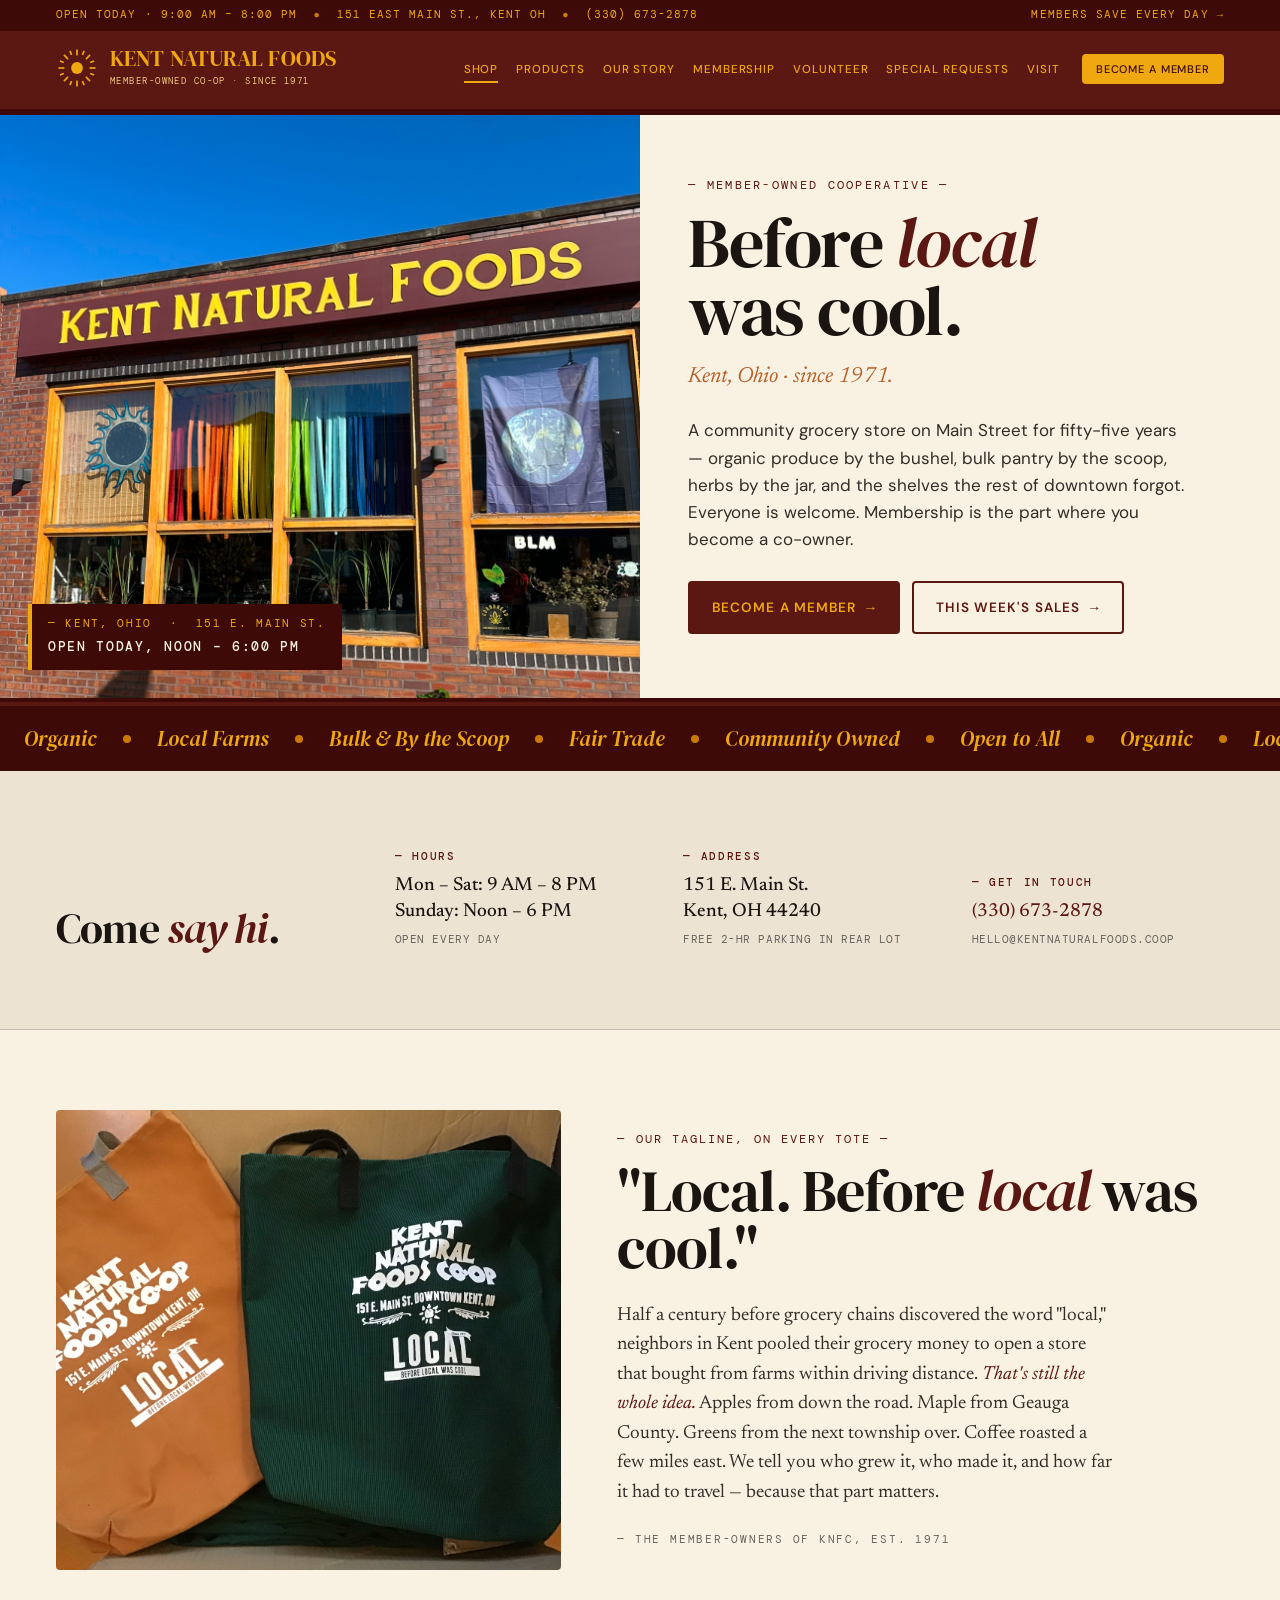
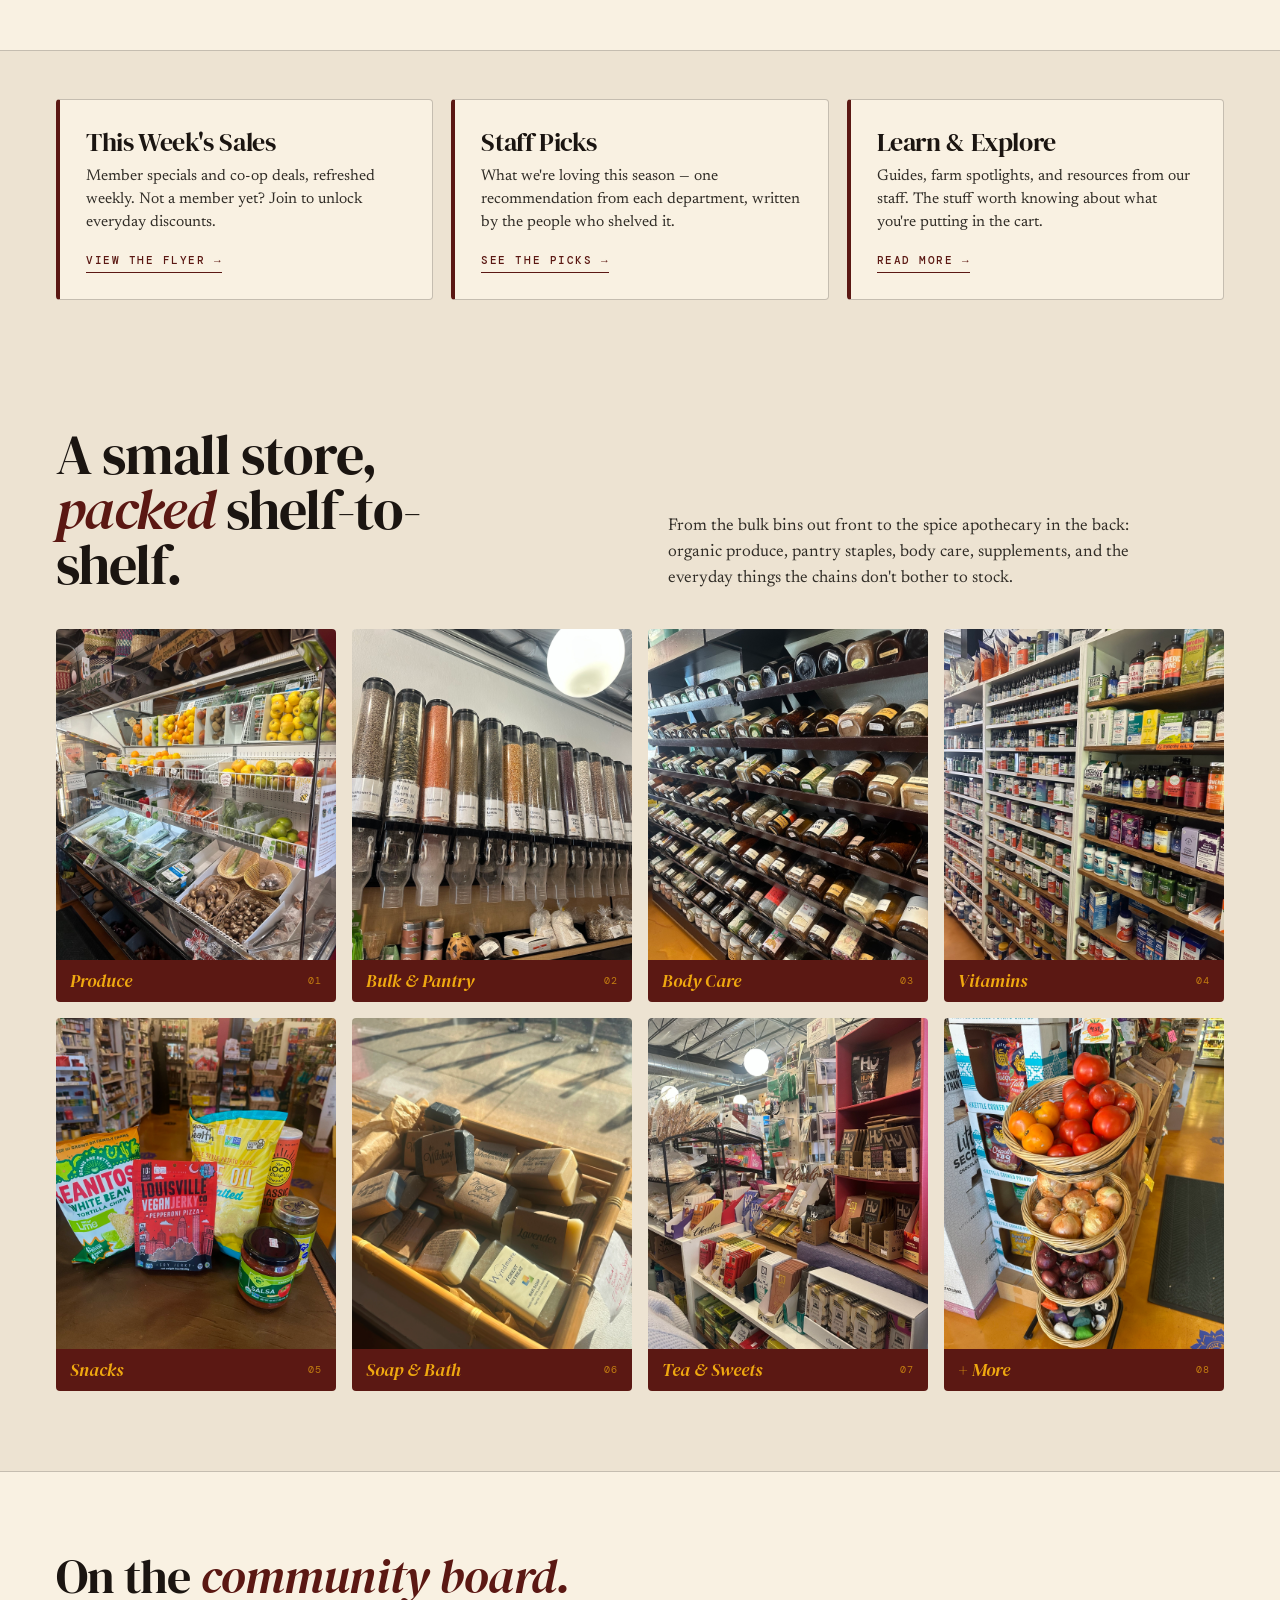
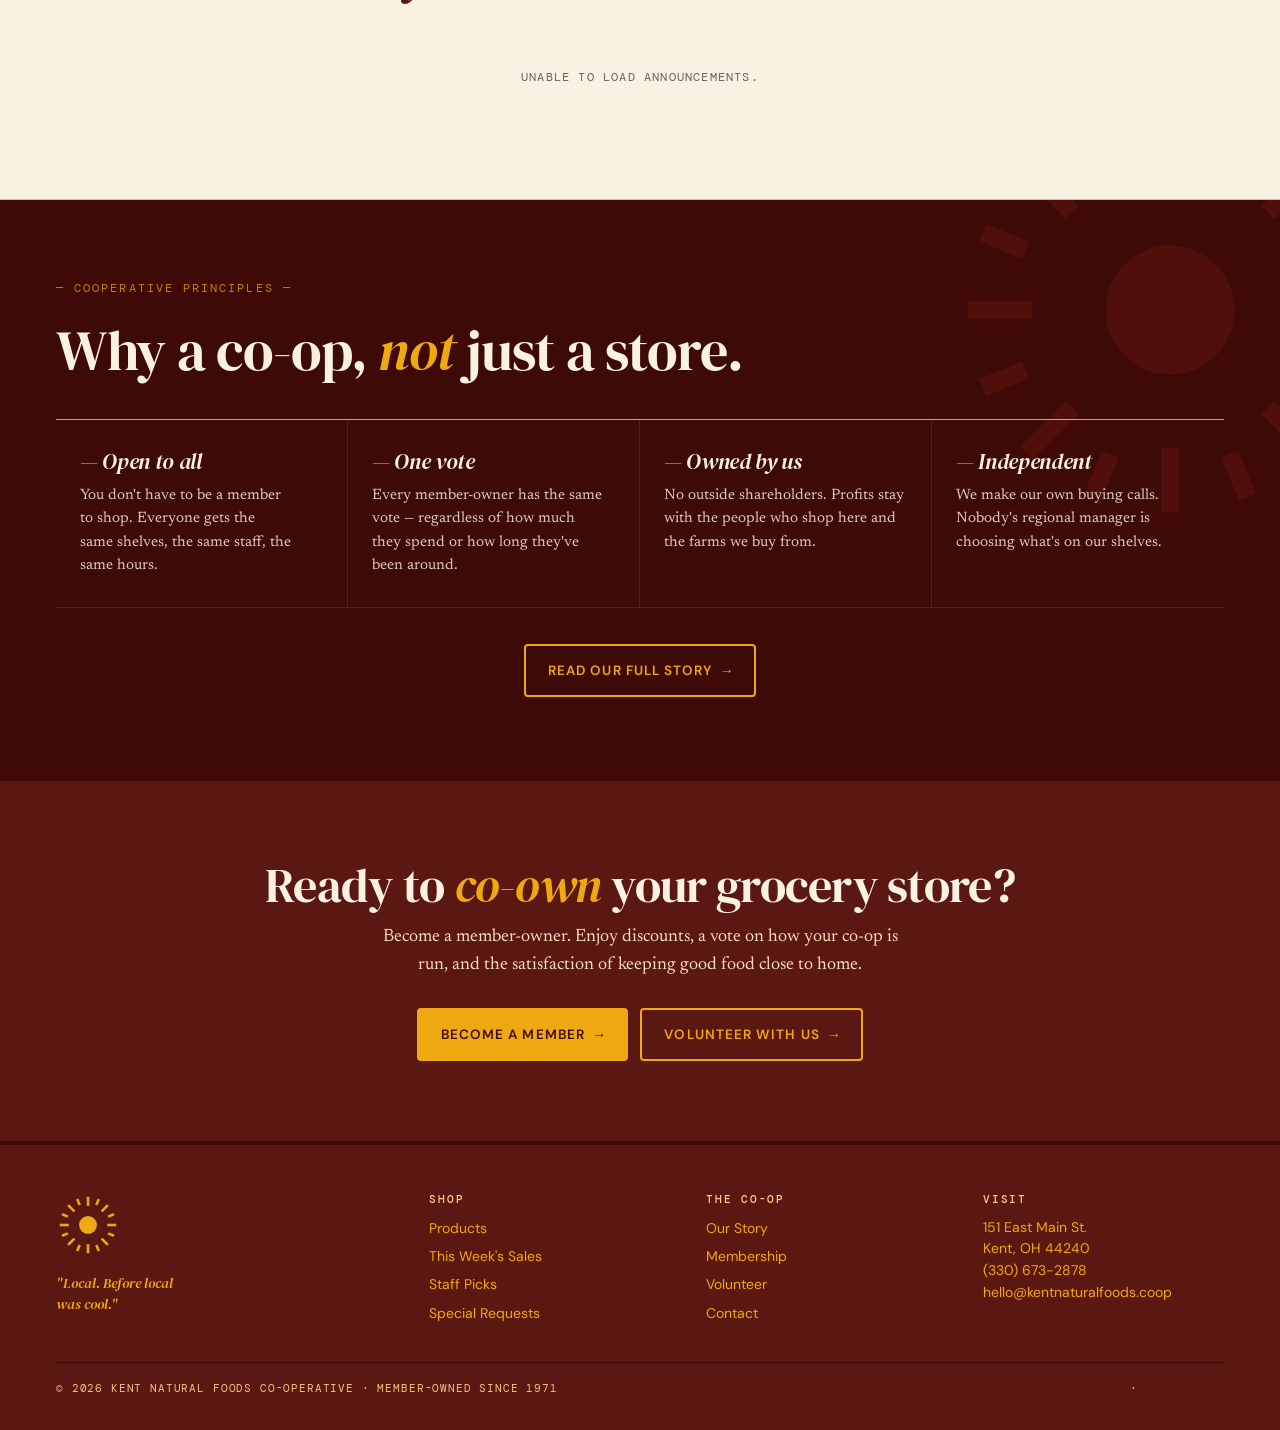
==== commit 05171f41: "Make hero open-badge dynamic using STORE_INFO.hours" ====
--- a/index.html
+++ b/index.html
@@ -21,7 +21,7 @@
             <div class="hero-photo" role="img" aria-label="The KNFC storefront on East Main Street, Kent, Ohio.">
                 <div class="open-badge">
                     — Kent, Ohio &nbsp;·&nbsp; 151 E. Main St.
-                    <b>Open today, 9 AM – 8 PM</b>
+                    <b id="hero-open-badge">Open today, 9 AM – 8 PM</b>
                 </div>
             </div>
             <div class="hero-content">
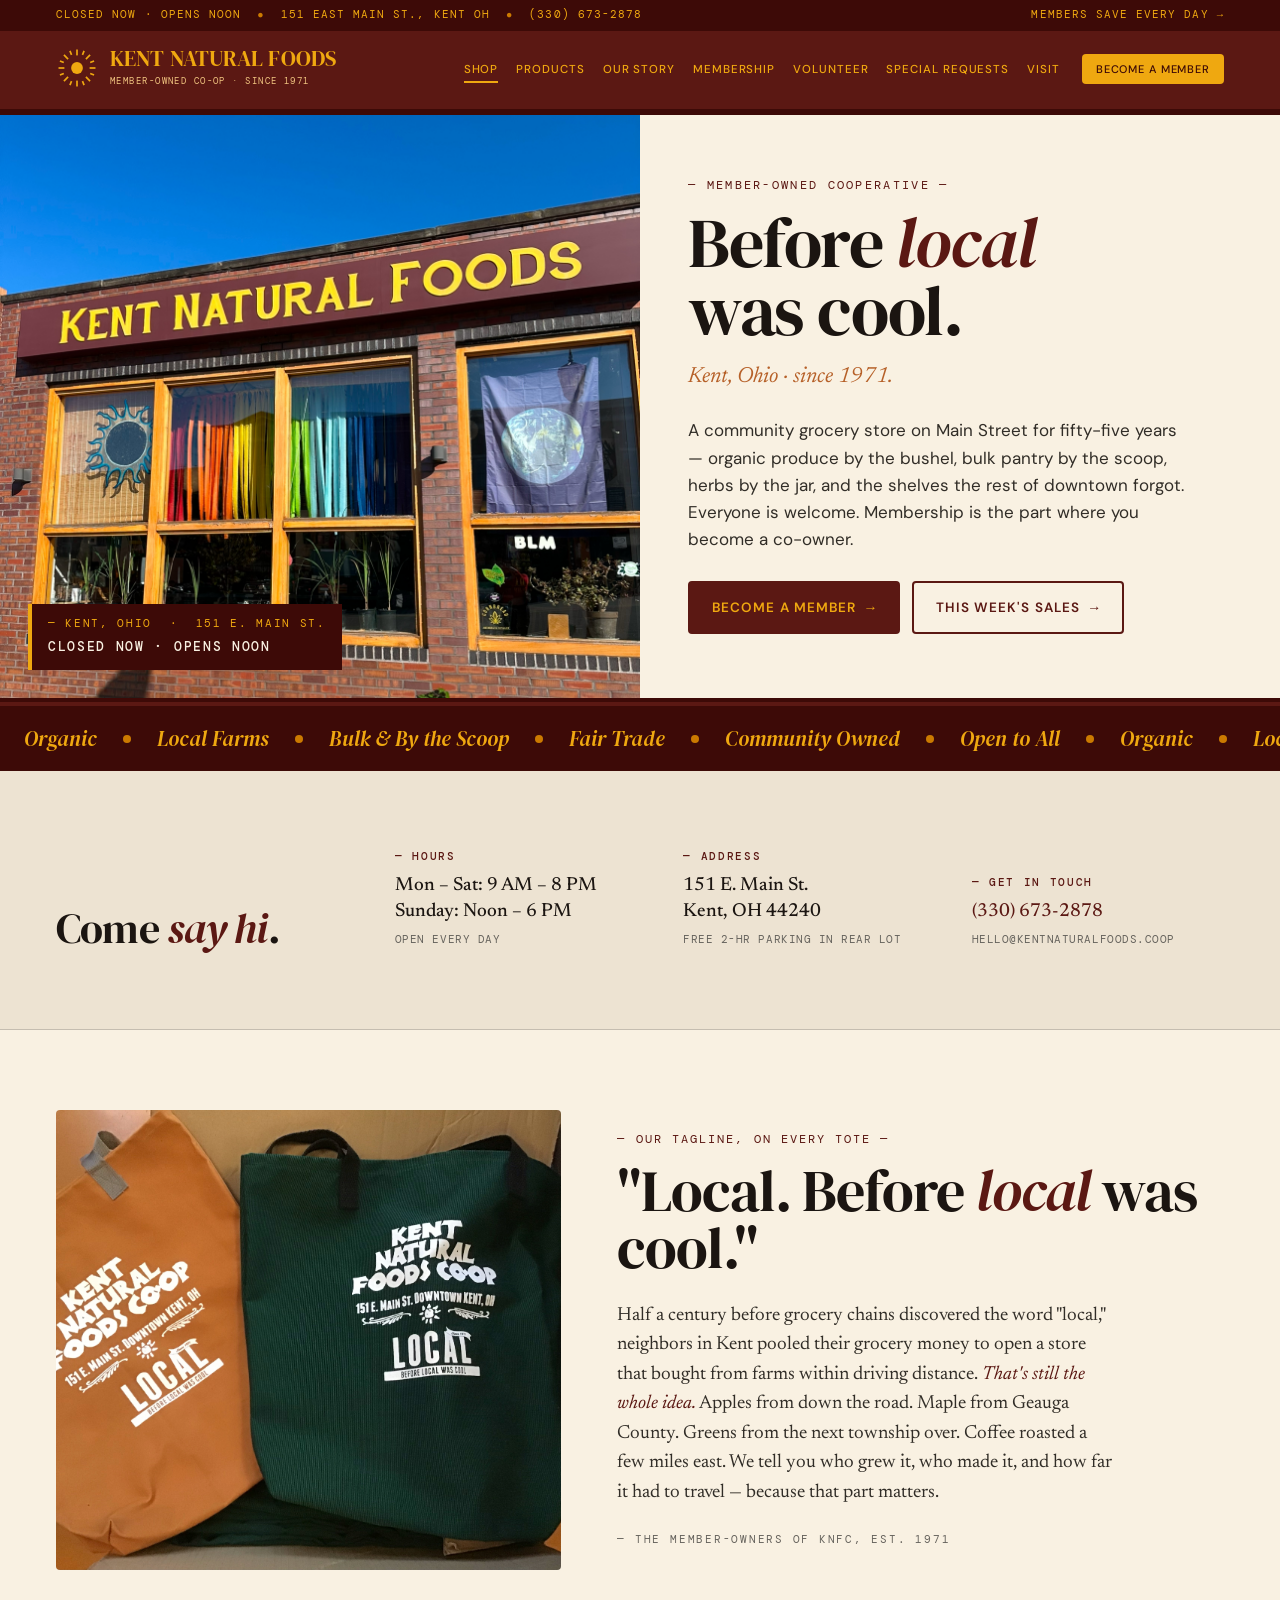
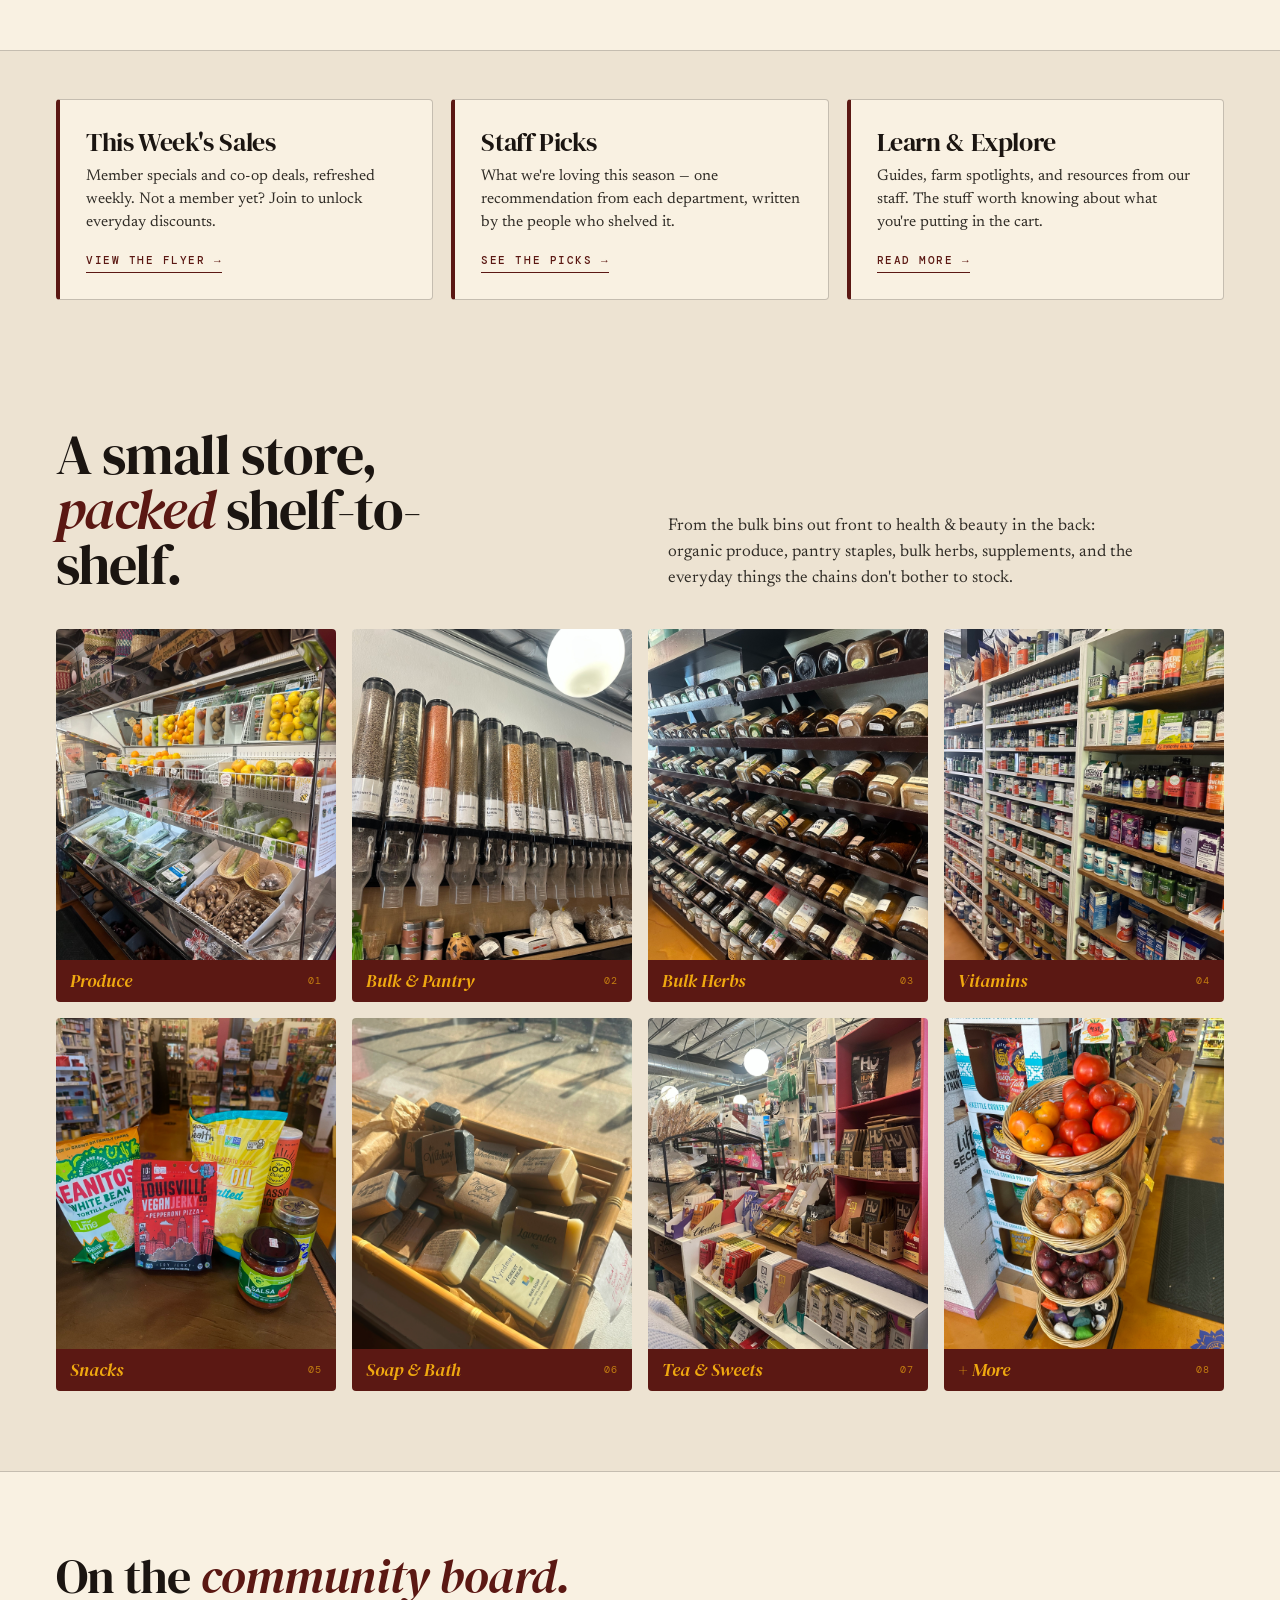
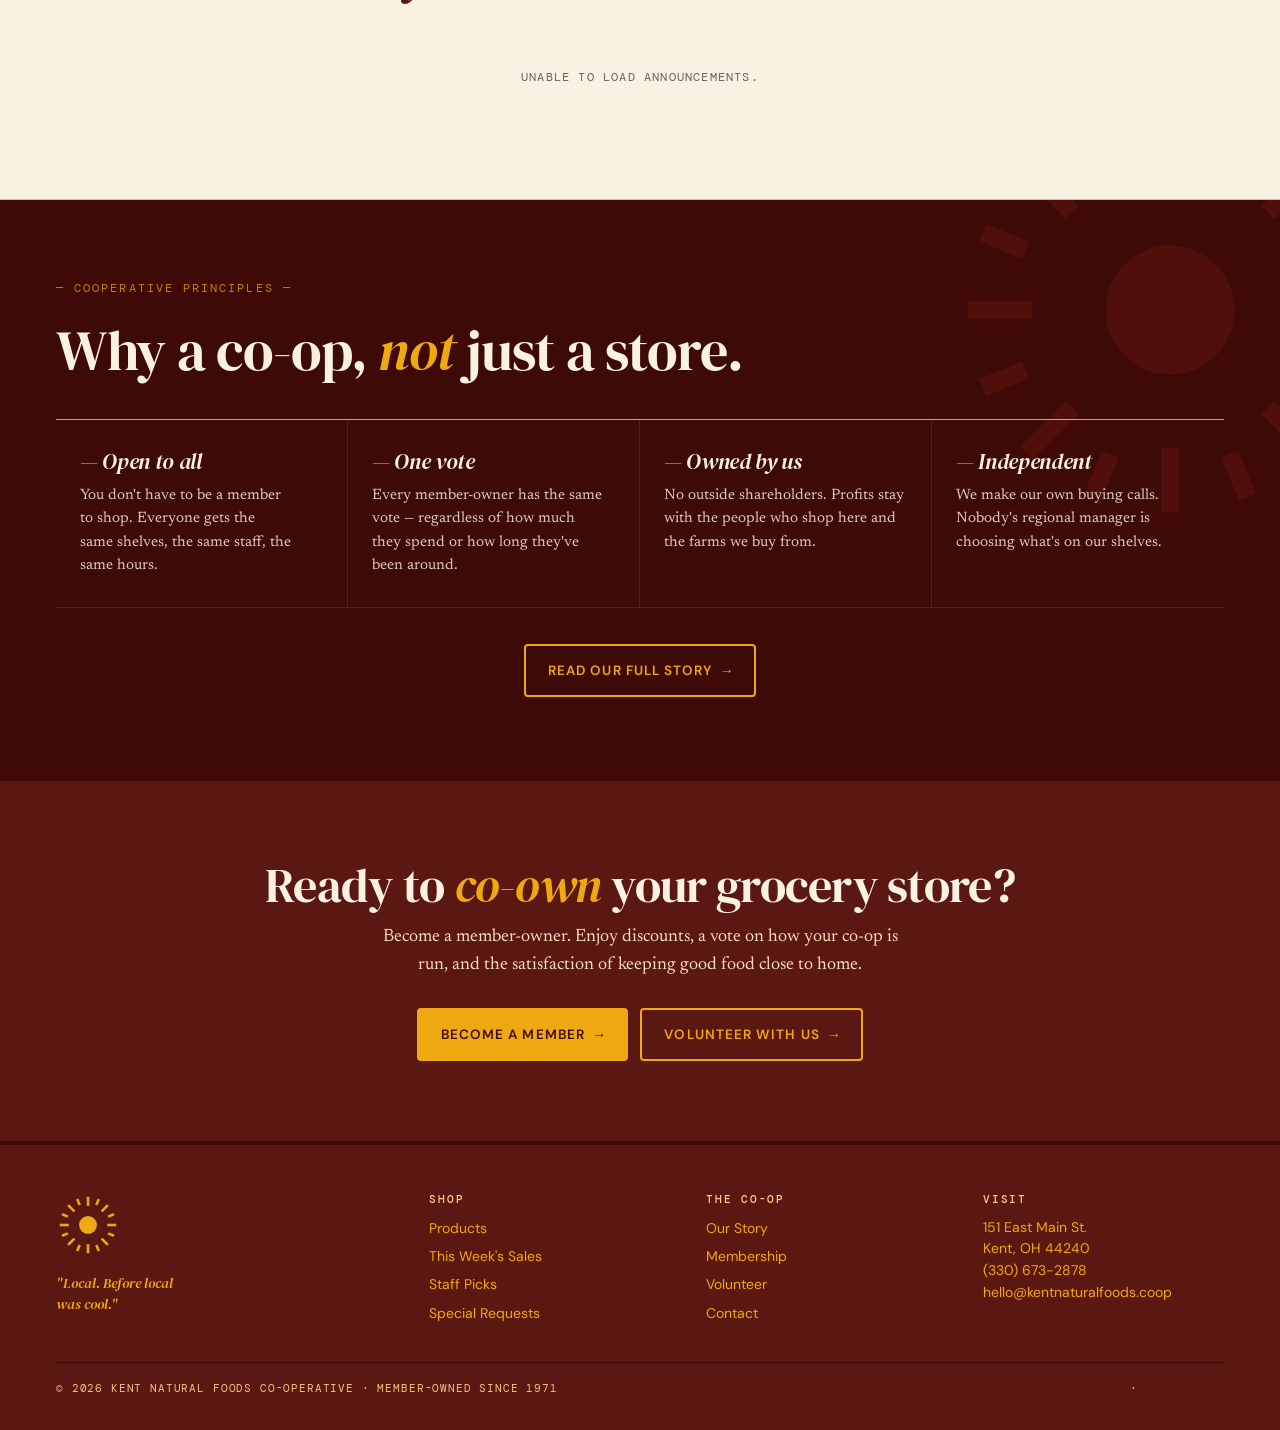
==== commit b549ab63: "Copyedit: replace 'body care' with 'bulk herbs' in departments blurb" ====
--- a/index.html
+++ b/index.html
@@ -139,7 +139,7 @@
             <div class="container">
                 <div class="departments-head">
                     <h2>A small store, <em>packed</em> shelf-to-shelf.</h2>
-                    <p>From the bulk bins out front to the spice apothecary in the back: organic produce, pantry staples, body care, supplements, and the everyday things the chains don't bother to stock.</p>
+                    <p>From the bulk bins out front to health & beauty in the back: organic produce, pantry staples, bulk herbs, supplements, and the everyday things the chains don't bother to stock.</p>
                 </div>
                 <div class="dept-grid">
                     <a href="products.html" class="dept-card">
@@ -152,7 +152,7 @@
                     </a>
                     <a href="products.html" class="dept-card">
                         <div class="dept-img" style="background-image: url('images/IMG_1141.jpeg'); background-position: center 10%;"></div>
-                        <div class="dept-label"><span class="dept-name">Body Care</span><span class="dept-num">03</span></div>
+                        <div class="dept-label"><span class="dept-name">Bulk Herbs</span><span class="dept-num">03</span></div>
                     </a>
                     <a href="products.html" class="dept-card">
                         <div class="dept-img" style="background-image: url('images/Vitamins.jpeg');"></div>
--- a/css/styles.css
+++ b/css/styles.css
@@ -1288,17 +1288,23 @@
 }
 .map-container {
     background-color: var(--color-paper);
-    height: 200px;
     border-radius: var(--radius-md);
-    display: flex;
-    align-items: center;
-    justify-content: center;
+    display: block;
     color: var(--color-gray);
     font-family: var(--font-mono);
     font-size: 11px;
     letter-spacing: 0.10em;
     text-transform: uppercase;
     margin-top: 10px;
+    overflow: hidden;
+}
+.map-container iframe,
+.map-container img {
+    width: 100%;
+    height: 360px;
+    object-fit: cover;
+    display: block;
+    border: 0;
 }
 
 /* =====================================================
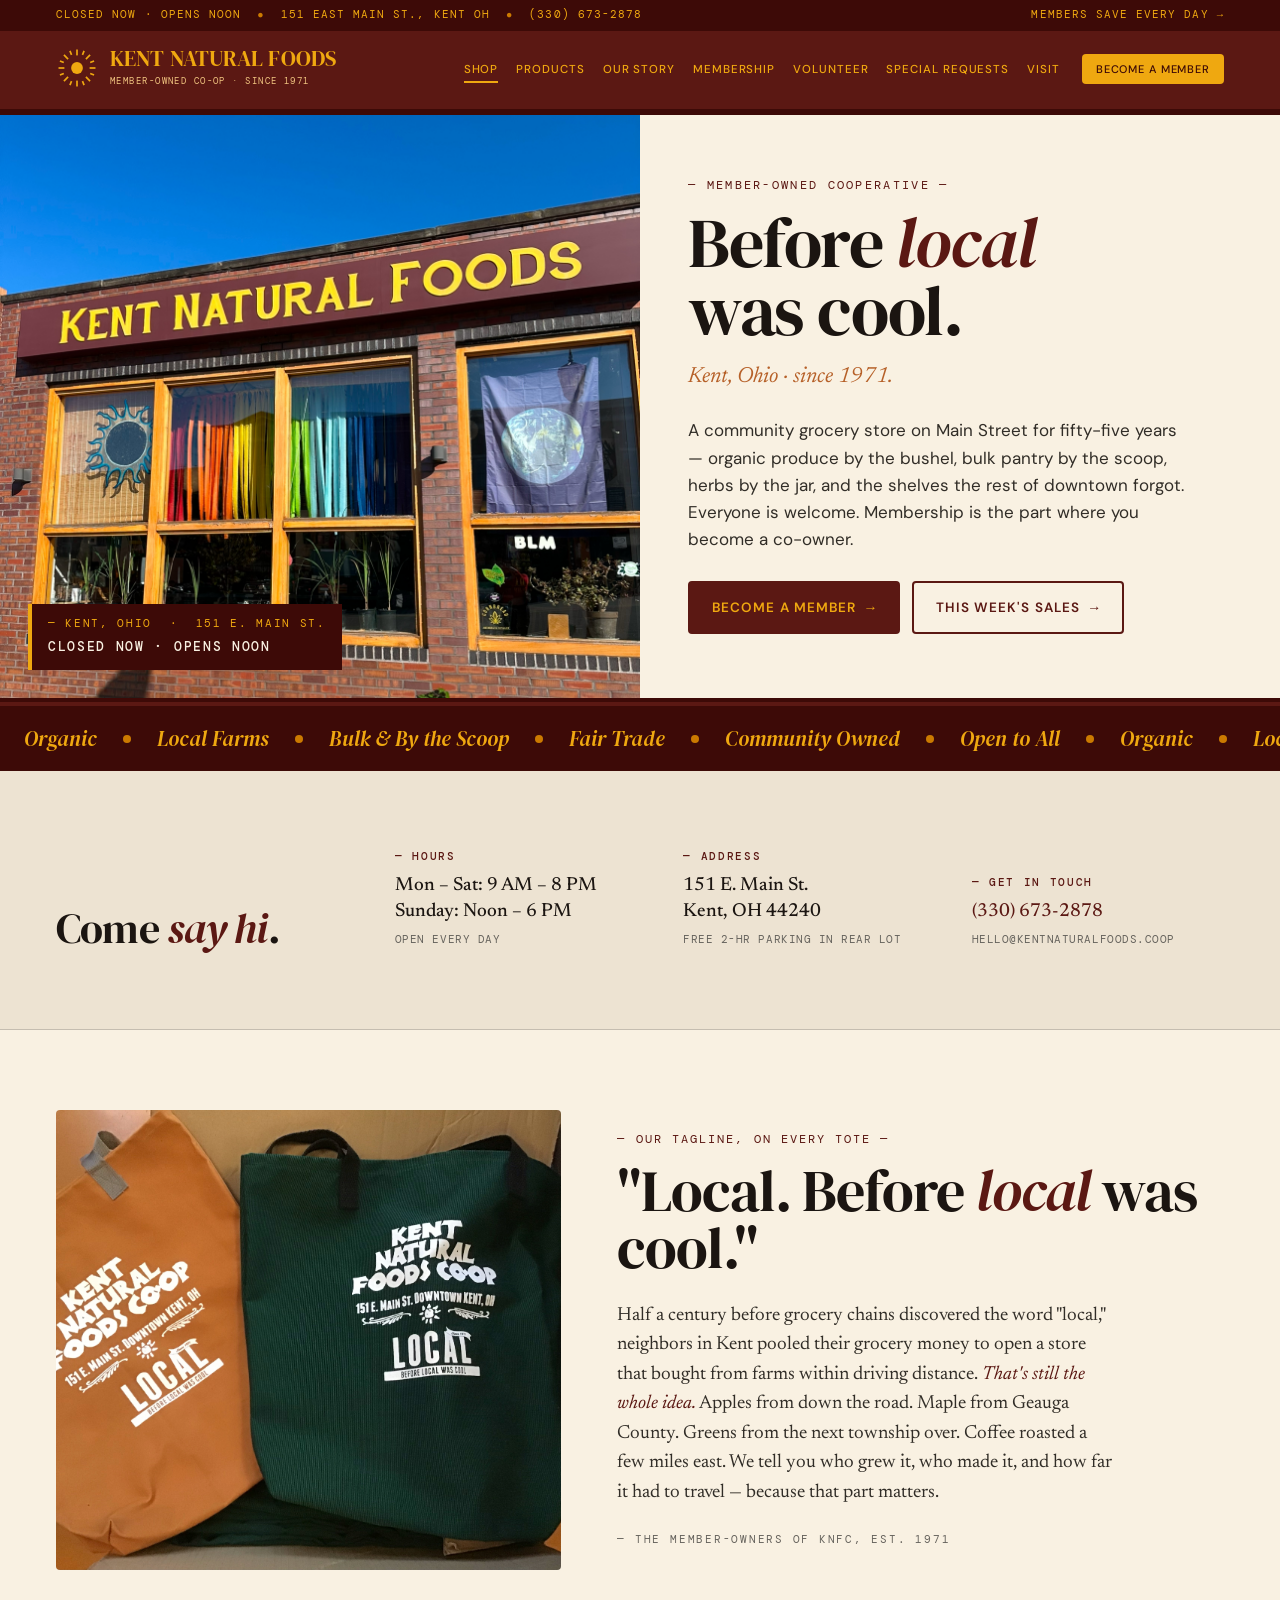
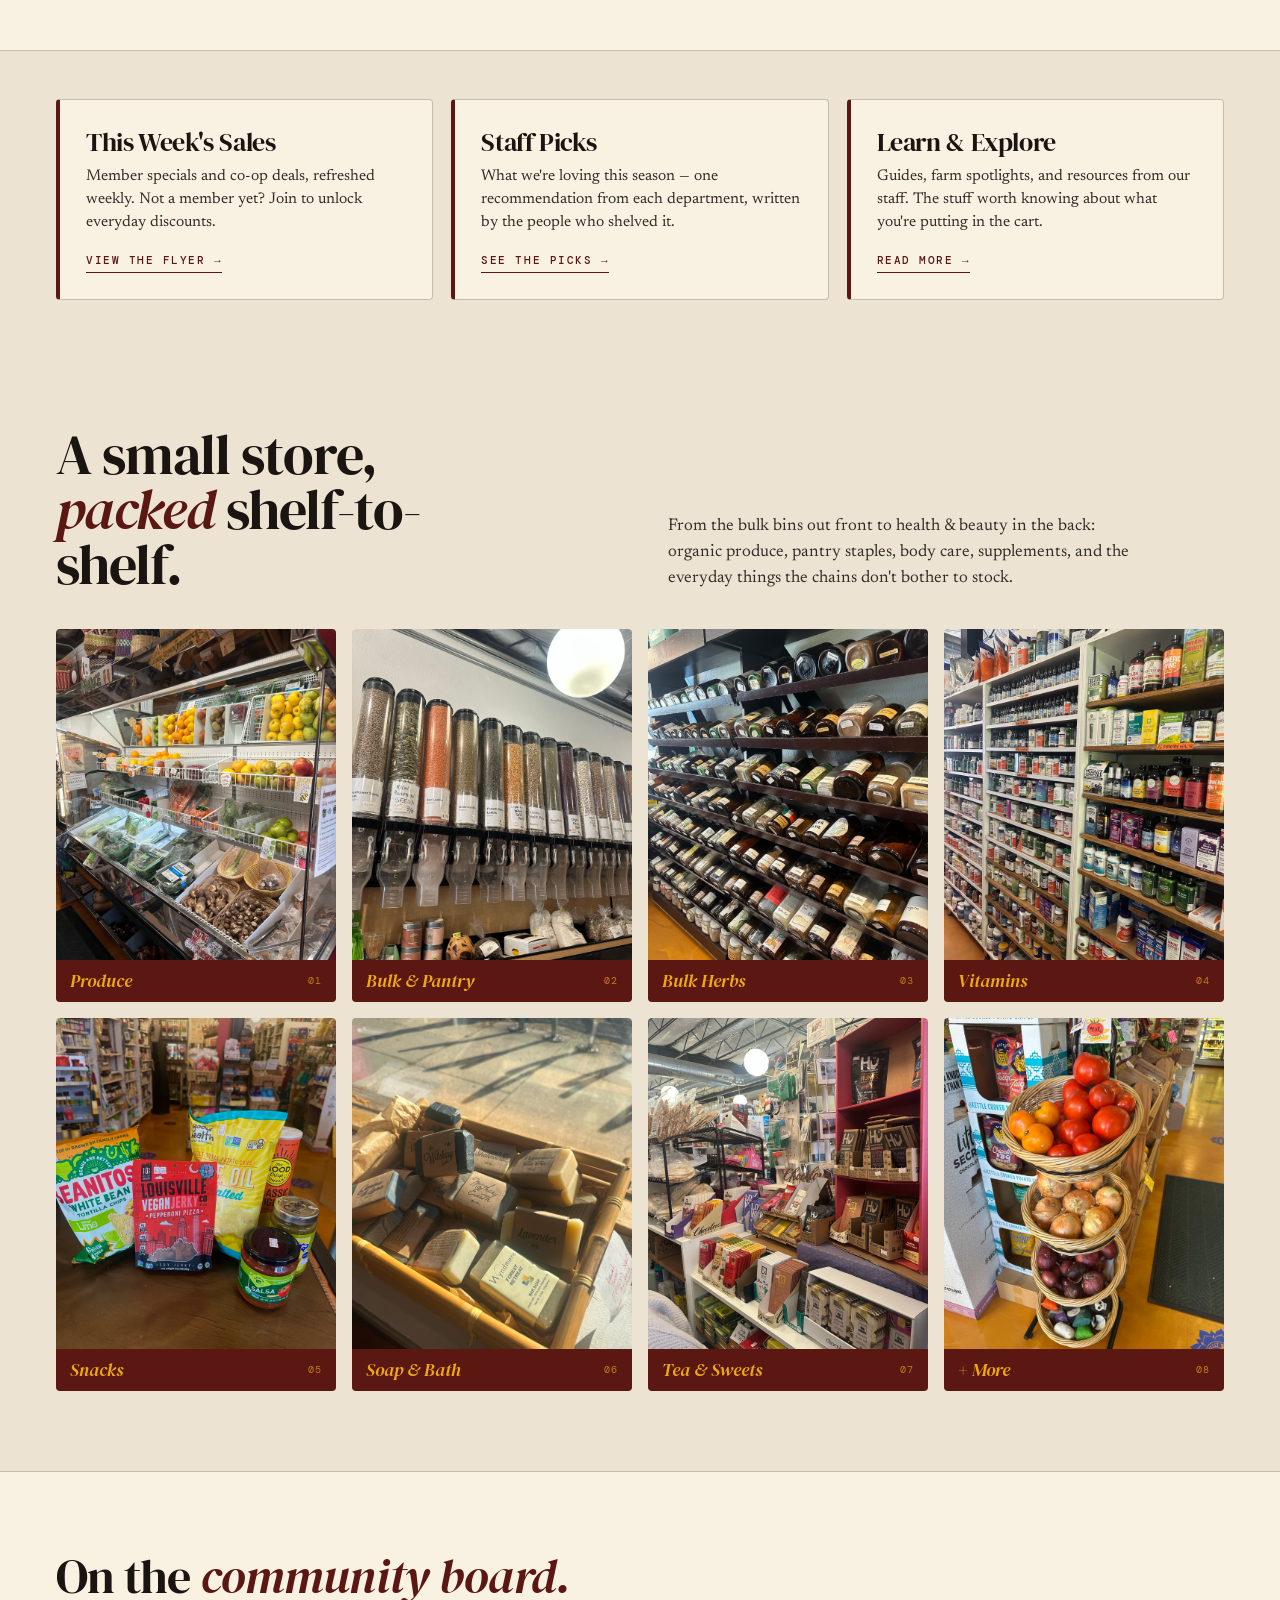
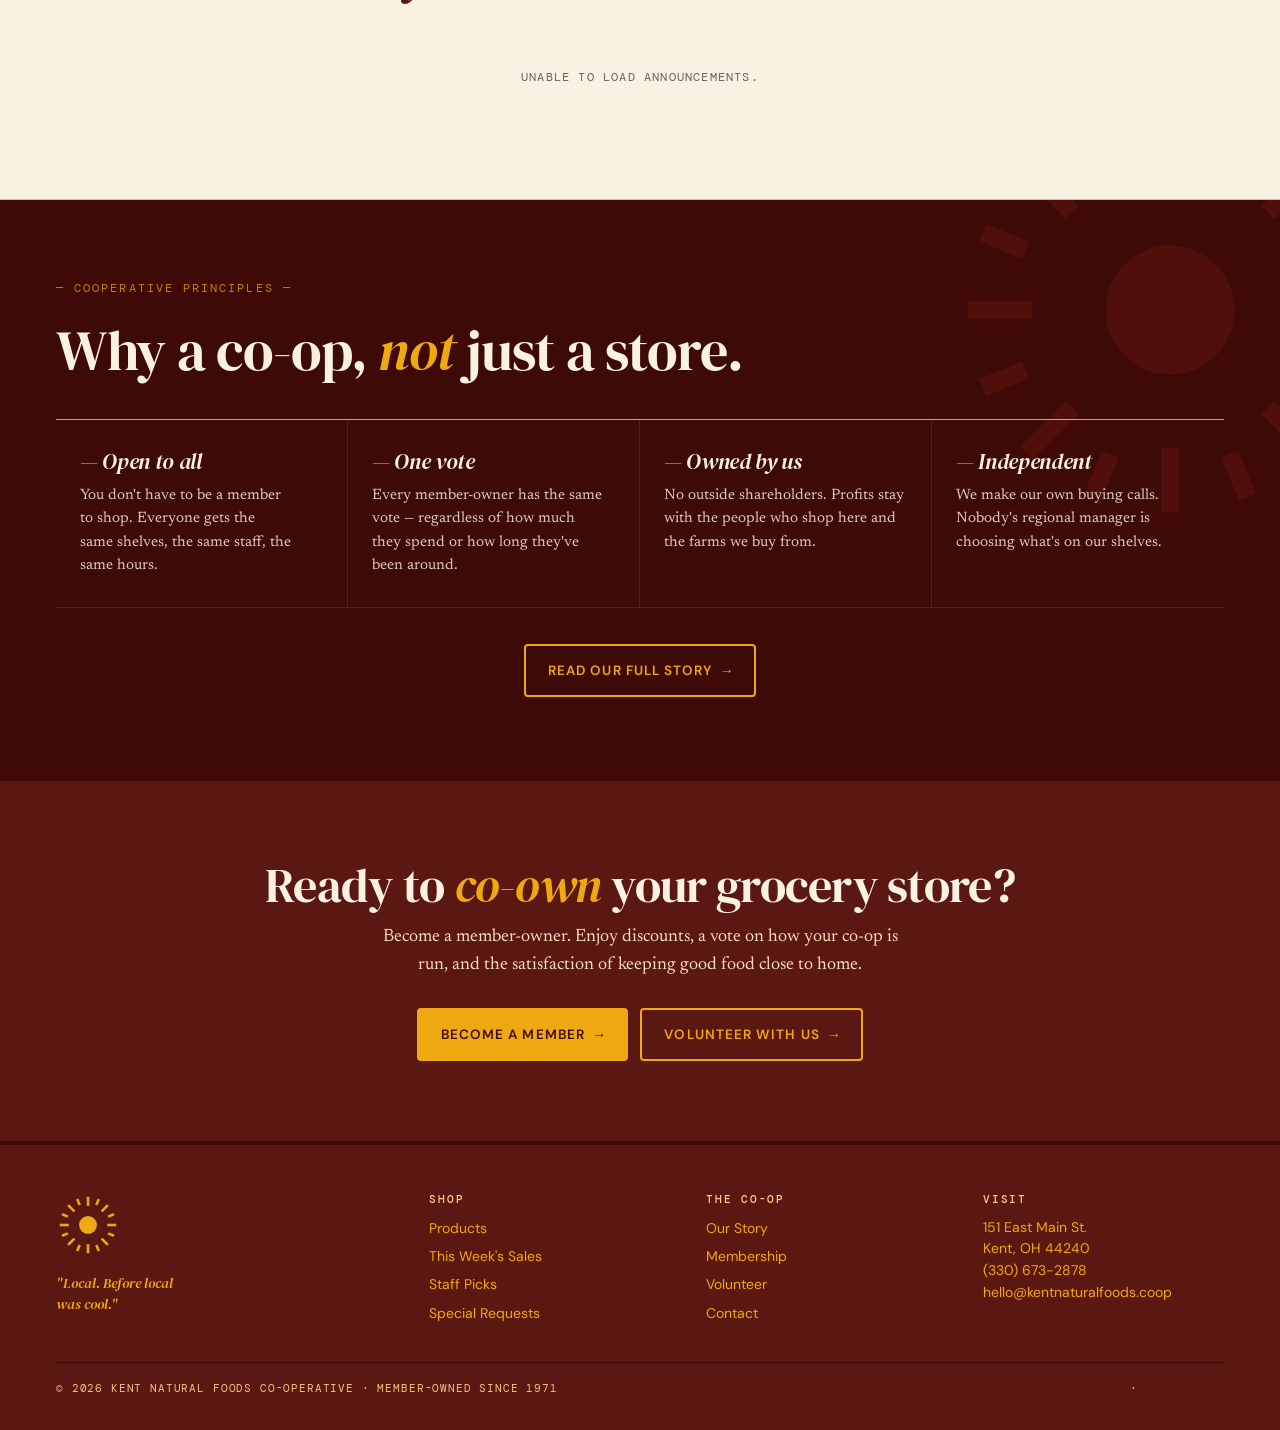
==== commit fc3e61d3: "Re-upload index.html (requested)" ====
--- a/index.html
+++ b/index.html
@@ -139,7 +139,7 @@
             <div class="container">
                 <div class="departments-head">
                     <h2>A small store, <em>packed</em> shelf-to-shelf.</h2>
-                    <p>From the bulk bins out front to health & beauty in the back: organic produce, pantry staples, bulk herbs, supplements, and the everyday things the chains don't bother to stock.</p>
+                    <p>From the bulk bins out front to health & beauty in the back: organic produce, pantry staples, body care, supplements, and the everyday things the chains don't bother to stock.</p>
                 </div>
                 <div class="dept-grid">
                     <a href="products.html" class="dept-card">
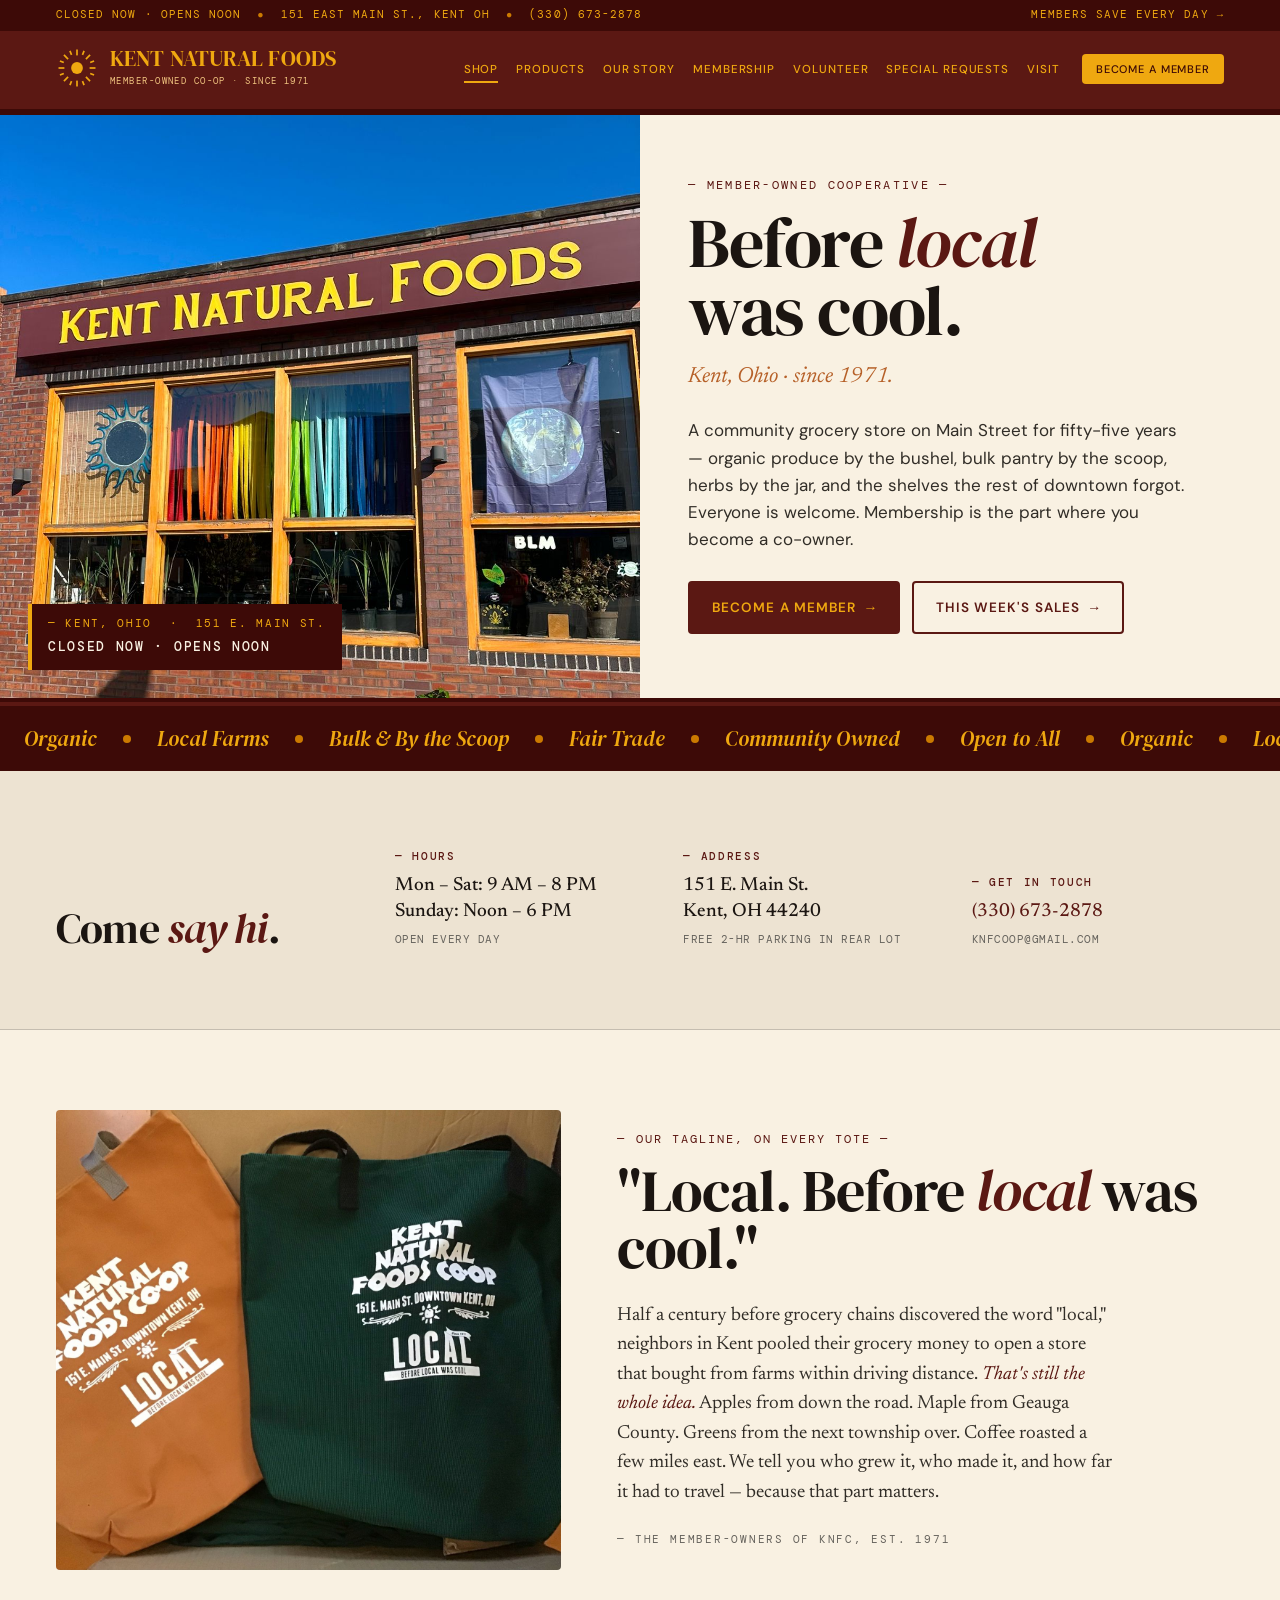
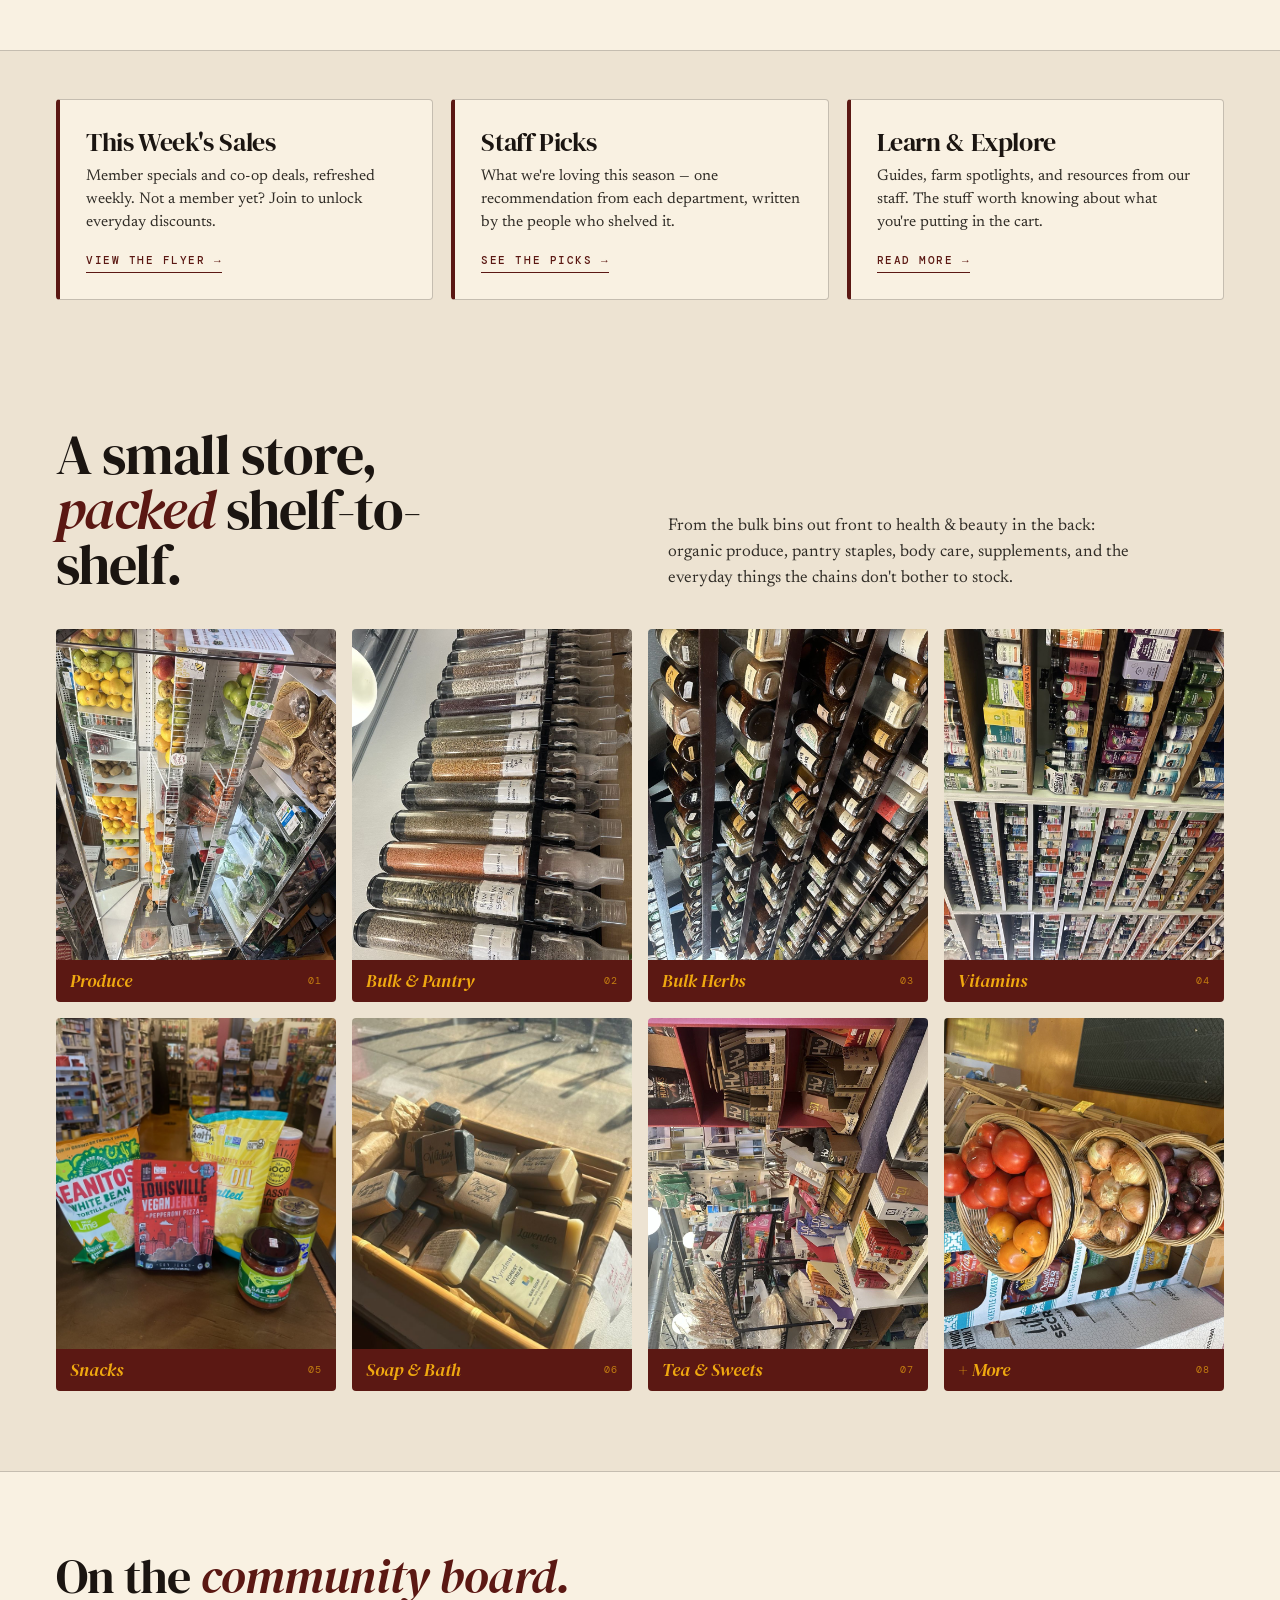
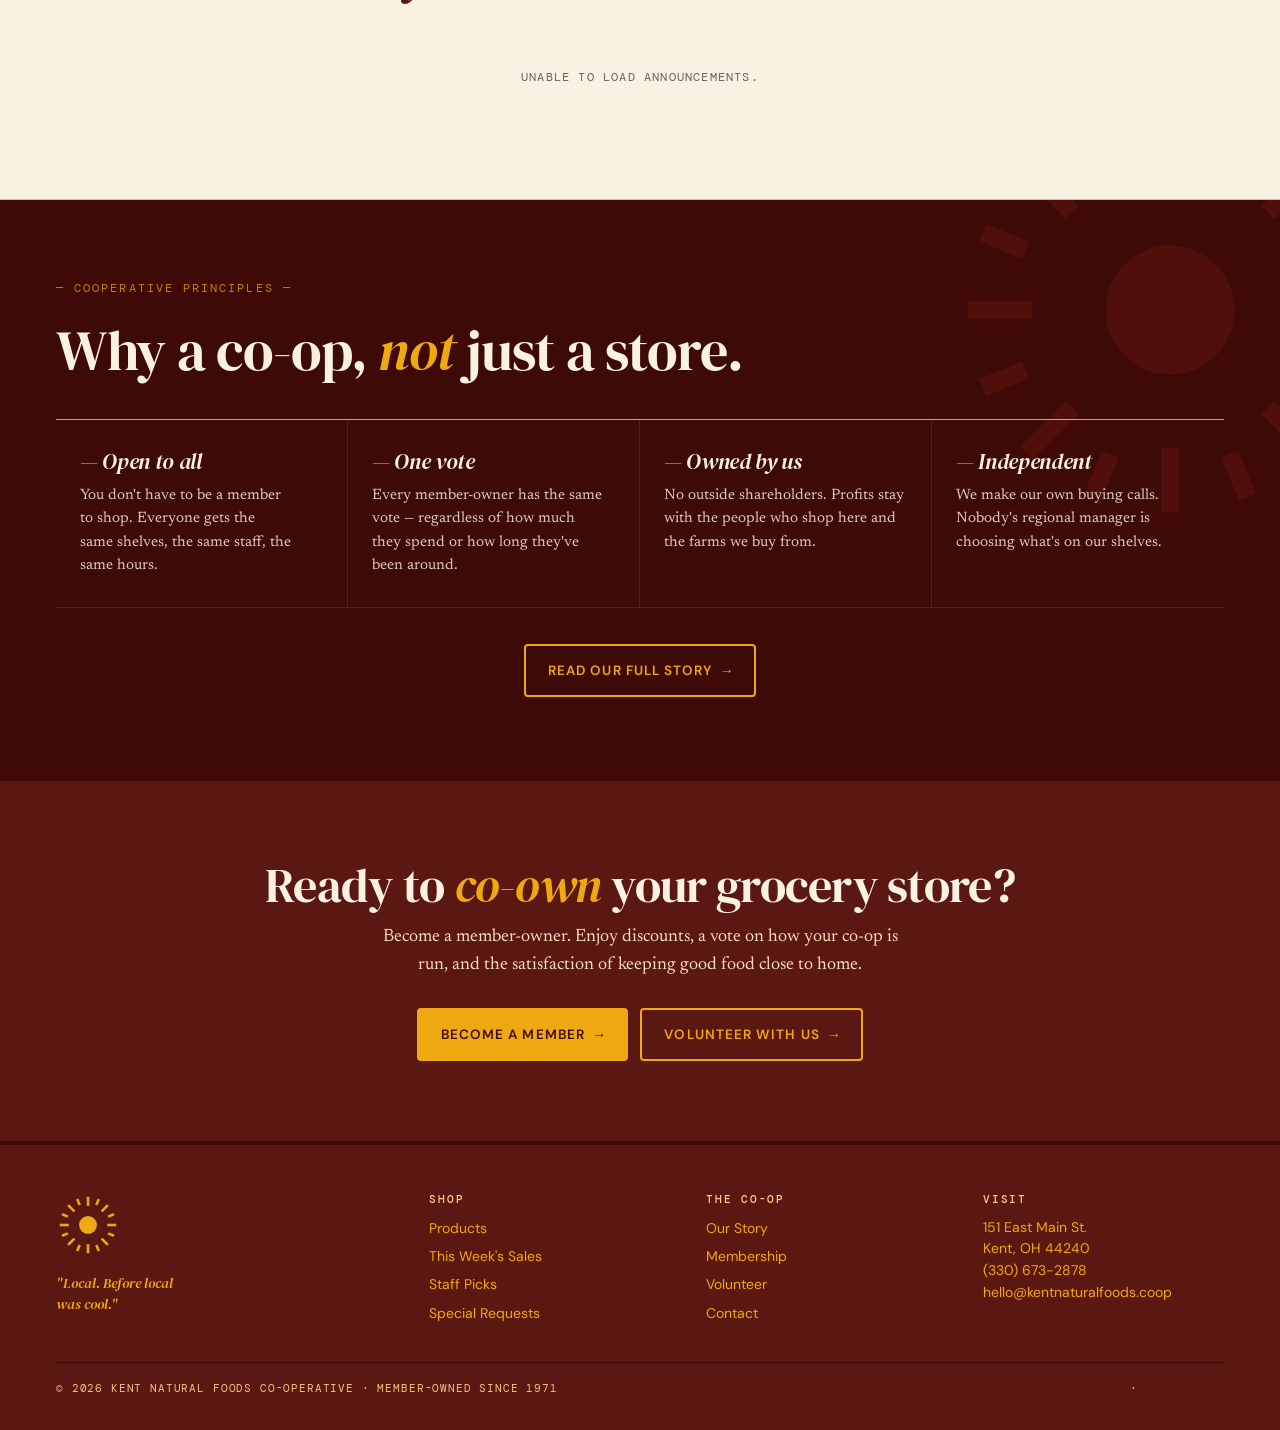
==== commit 511c2ca7: "Update co-op email, add website URL, and update sales CSV - Replace hello@kentnaturalfoods.coop with" ====
--- a/index.html
+++ b/index.html
@@ -86,7 +86,7 @@
                         <p>
                             <a href="tel:3306732878">(330) 673-2878</a>
                         </p>
-                        <span class="info-tiny">hello@kentnaturalfoods.coop</span>
+                        <span class="info-tiny">knfcoop@gmail.com</span>
                     </div>
                 </div>
             </div>
--- a/css/styles.css
+++ b/css/styles.css
@@ -450,6 +450,20 @@
     align-items: end;
 }
 .info-card { background: transparent; padding: 0; }
+.holiday-alert {
+    background: linear-gradient(90deg, rgba(255,244,224,1), rgba(255,250,240,1));
+    color: var(--color-maroon);
+    padding: 6px 10px;
+    border-radius: 4px;
+    font-family: var(--font-mono);
+    font-size: 12px;
+    margin-right: 12px;
+}
+.holiday-alert.closed {
+    background: linear-gradient(90deg, #fff1f0, #fff6f5);
+    color: var(--color-brick);
+    font-weight: 600;
+}
 .info-card.info-title h2 {
     font-family: var(--font-display);
     font-size: 42px;
@@ -1055,7 +1069,9 @@
 .filter-select:focus { outline: none; border-color: var(--color-maroon); }
 
 .inventory-table-wrapper {
-    overflow-x: auto;
+    /* Limit height so the table scrolls internally rather than the whole page */
+    max-height: 620px;
+    overflow: auto;
     background-color: var(--color-cream);
     border-radius: var(--radius-md);
     border: 1px solid var(--color-rule);
@@ -1114,6 +1130,27 @@
     letter-spacing: 0.12em;
     text-transform: uppercase;
     color: var(--color-gray);
+}
+
+/* Pagination controls for inventory listing */
+.pagination-controls {
+    display: flex;
+    gap: 10px;
+    justify-content: flex-end;
+    align-items: center;
+    margin-top: 10px;
+}
+.pagination-controls .btn { padding: 8px 12px; font-size: 13px; }
+.pagination-info {
+    font-family: var(--font-mono);
+    font-size: 13px;
+    color: var(--color-gray-dark);
+    margin: 0 6px;
+}
+
+.pagination-controls .btn[disabled] {
+    opacity: 0.45;
+    cursor: default;
 }
 
 /* =====================================================
@@ -1399,7 +1436,7 @@
     line-height: 1.55;
 }
 
-/* SALES FLYER */
+/* SALES ITEMS */
 .sales-section {
     padding: var(--spacing-xl) 0;
     background-color: var(--color-cream);
@@ -1409,68 +1446,74 @@
     font-family: var(--font-display);
     margin-bottom: var(--spacing-xs);
 }
-.sales-flyer-container {
+
+/* Grid of sale cards — mirrors announcement-cards layout */
+.sales-items-grid {
+    display: grid;
+    grid-template-columns: repeat(auto-fill, minmax(240px, 1fr));
+    gap: var(--spacing-md);
+}
+
+.sale-card {
     background-color: var(--color-paper);
+    border: 1px solid var(--color-rule);
     border-radius: var(--radius-md);
-    overflow: hidden;
-    border: 1px solid var(--color-rule);
-}
-.flyer-header {
-    display: flex;
-    justify-content: space-between;
+    padding: var(--spacing-md);
+    display: flex;
+    flex-direction: column;
+    gap: 6px;
+}
+
+.sale-card h3 {
+    font-family: var(--font-display);
+    font-size: 18px;
+    color: var(--color-ink);
+    margin: 0;
+    line-height: 1.3;
+}
+
+.sale-card-meta {
+    display: flex;
     align-items: center;
-    padding: var(--spacing-md);
-    border-bottom: 1px solid var(--color-rule);
-    background-color: var(--color-cream);
-    flex-wrap: wrap;
-    gap: 14px;
-}
-.flyer-header-text h3 {
-    color: var(--color-maroon);
-    margin-bottom: 4px;
-}
-.flyer-dates {
+    gap: 8px;
+    margin-bottom: 2px;
+}
+
+.sale-dates {
     font-family: var(--font-mono);
     font-size: 11px;
-    letter-spacing: 0.12em;
+    letter-spacing: 0.10em;
     color: var(--color-gray);
     text-transform: uppercase;
+}
+
+.sale-description {
+    font-size: 14px;
+    color: var(--color-gray-dark);
     margin: 0;
-}
-.pdf-embed-wrapper { width: 100%; background-color: var(--color-paper); }
-.sales-pdf-embed {
-    display: block;
-    width: 100%;
-    height: 680px;
-    border: none;
-}
-.flyer-placeholder {
-    text-align: center;
-    padding: var(--spacing-xl) var(--spacing-md);
-    background-color: var(--color-cream);
-}
-.flyer-placeholder-icon { display: none; }
-.flyer-placeholder h3 {
-    color: var(--color-maroon);
-    margin-bottom: var(--spacing-xs);
-}
-.placeholder-note {
-    font-family: var(--font-mono);
-    font-size: 11px;
-    letter-spacing: 0.05em;
+    line-height: 1.45;
+}
+
+.sale-pricing {
+    display: flex;
+    align-items: baseline;
+    gap: 10px;
+    margin-top: auto;
+    padding-top: var(--spacing-xs);
+}
+
+.sale-price {
+    font-family: var(--font-display);
+    font-size: 22px;
+    font-weight: 600;
+    color: var(--color-maroon);
+}
+
+.regular-price {
+    font-family: var(--font-mono);
+    font-size: 13px;
     color: var(--color-gray);
-    margin-top: var(--spacing-sm);
-    max-width: 520px;
-    margin-left: auto;
-    margin-right: auto;
-    line-height: 1.6;
-}
-.placeholder-note code {
-    background-color: var(--color-rule);
-    padding: 2px 6px;
-    border-radius: var(--radius-sm);
-    font-size: 11px;
-    font-family: var(--font-mono);
+    text-decoration: line-through;
 }
 
 /* STAFF PICKS */
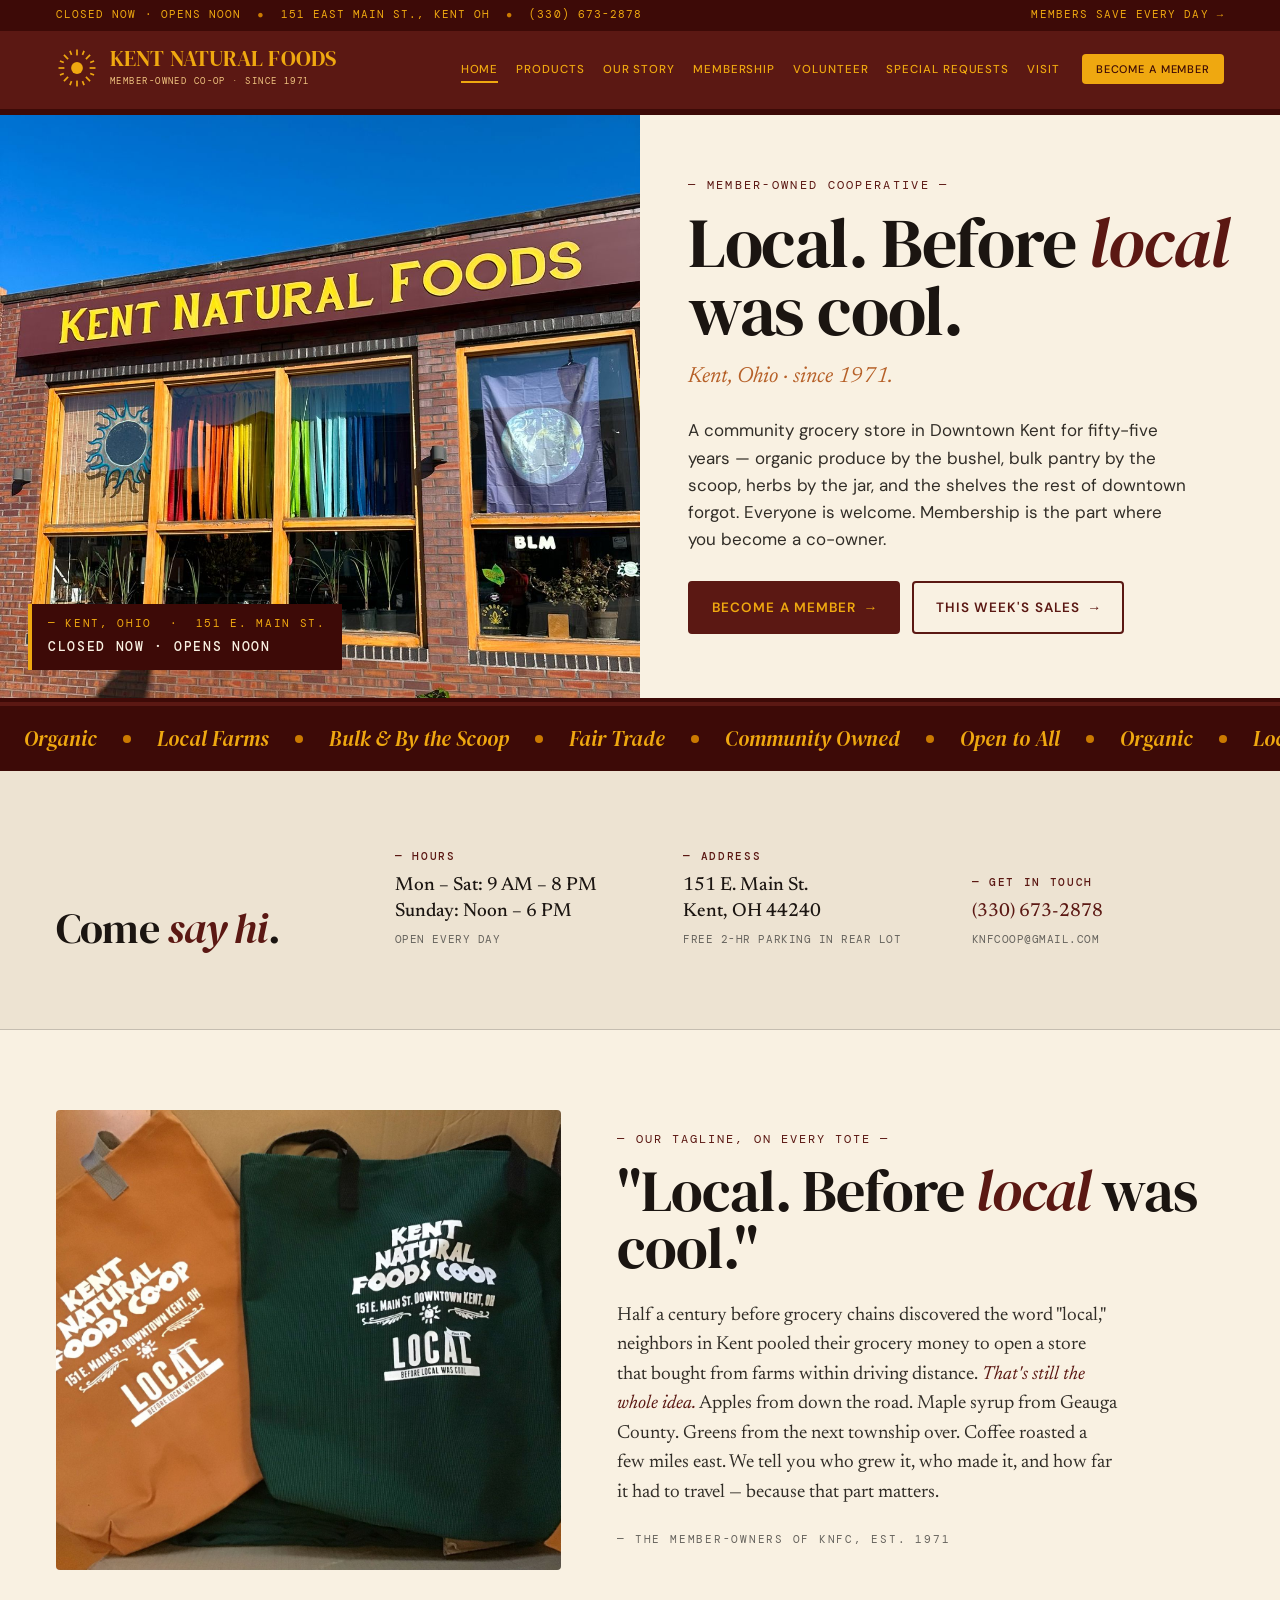
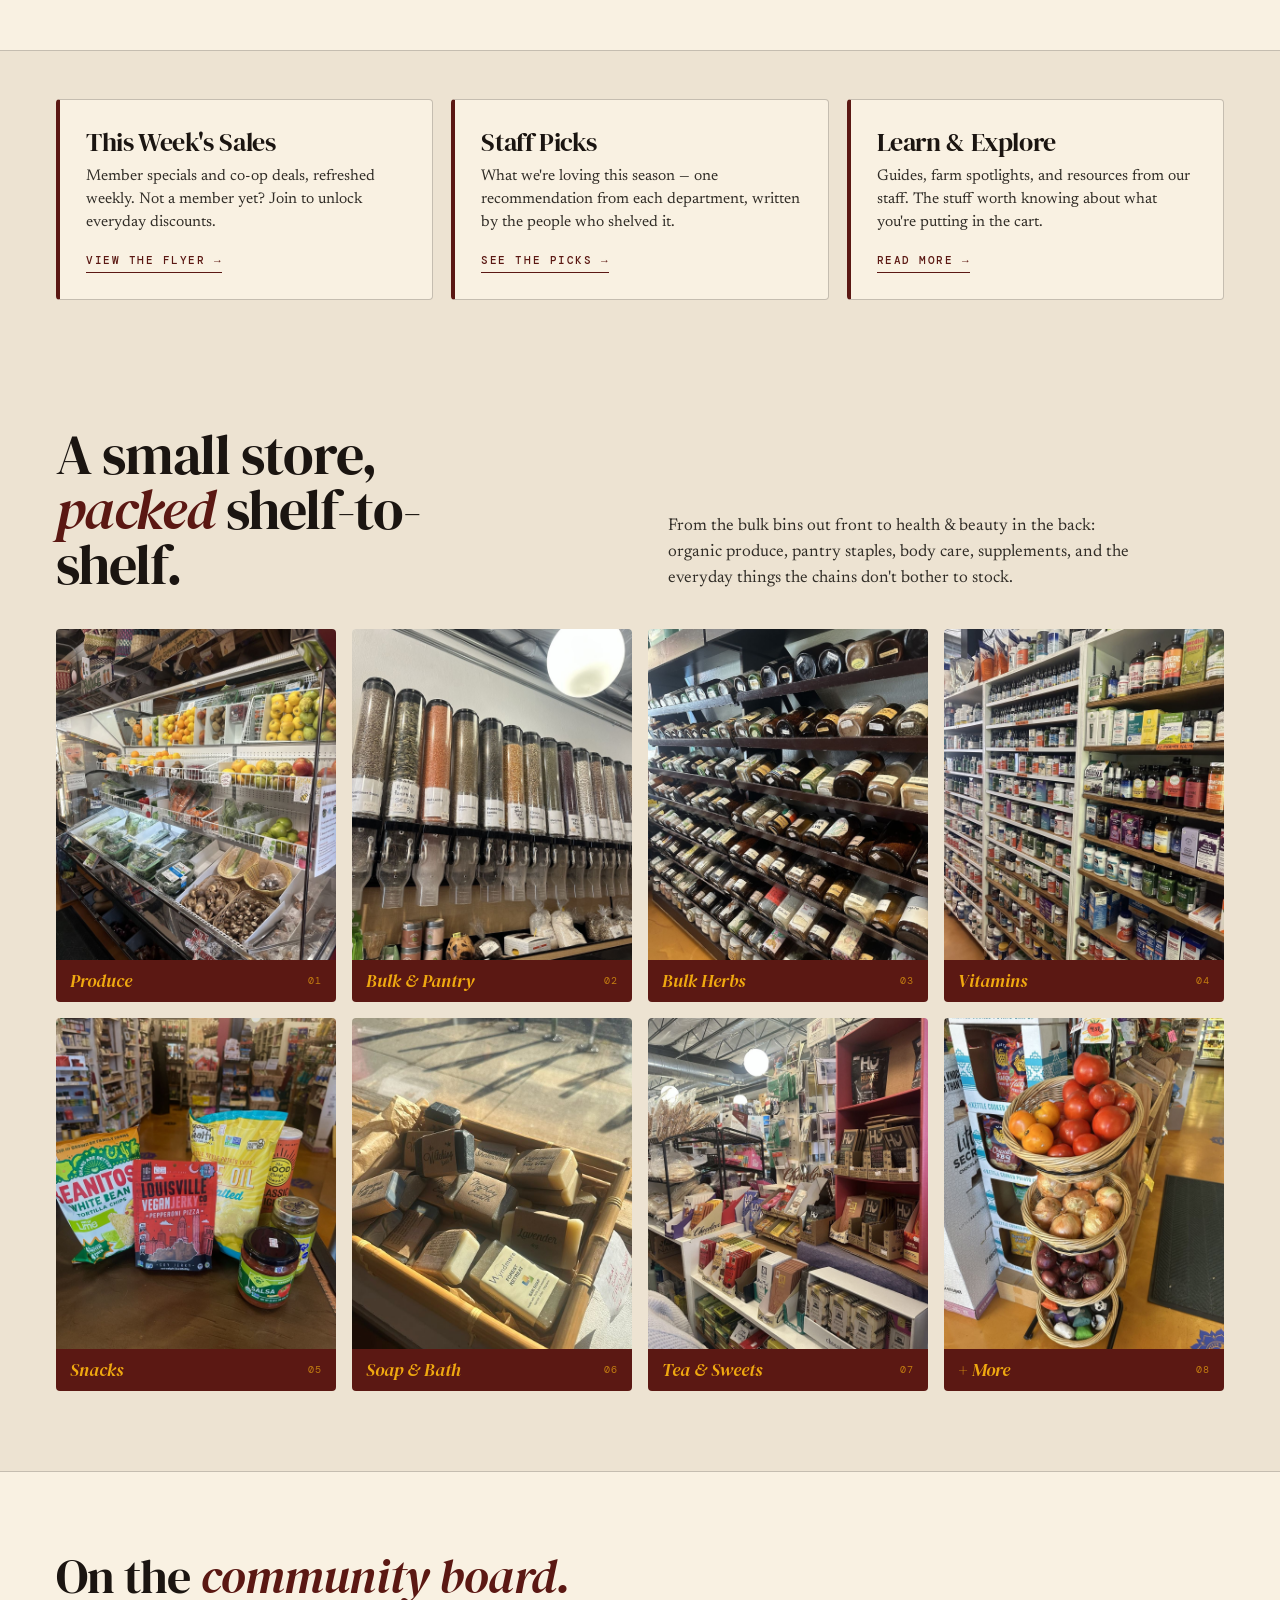
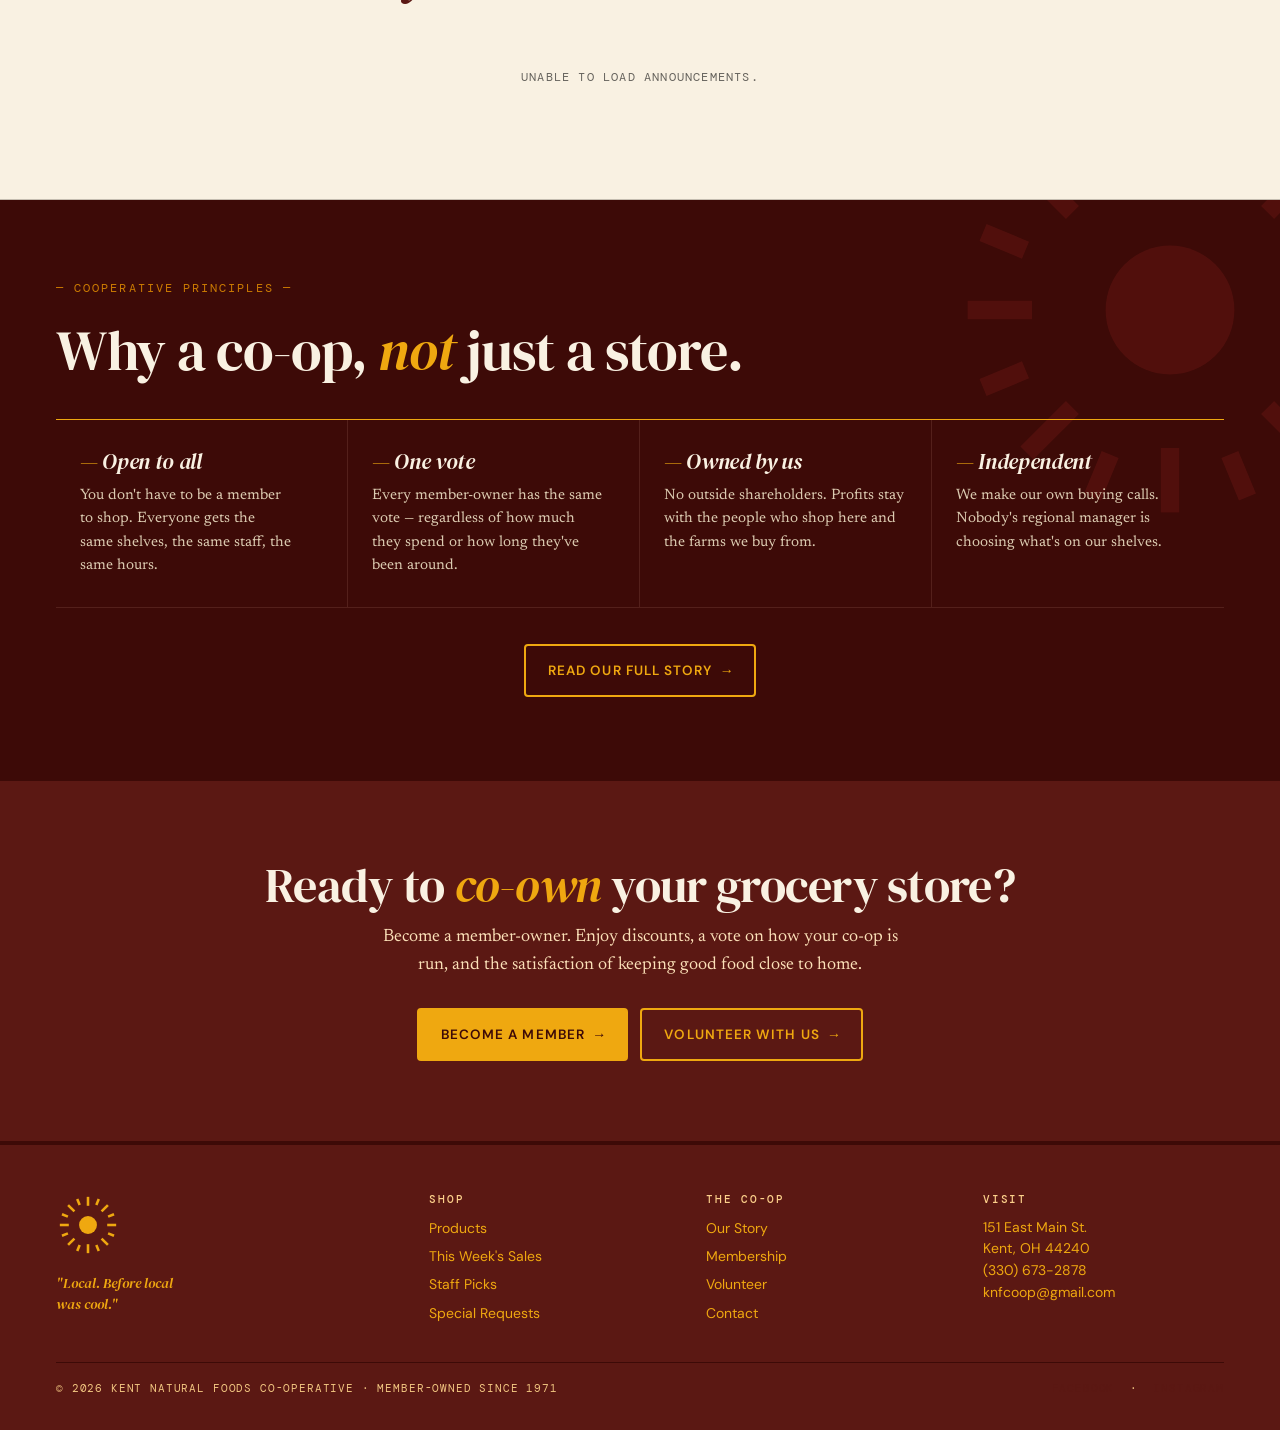
==== commit 1d6ad5b7: "Polish copy and fill in placeholder content across site - index.html: tweak hero headline and manife" ====
--- a/index.html
+++ b/index.html
@@ -26,9 +26,9 @@
             </div>
             <div class="hero-content">
                 <div class="hero-eyebrow">— Member-owned cooperative —</div>
-                <h1>Before <em>local</em><br>was cool.</h1>
+                <h1>Local. Before <em>local</em><br>was cool.</h1>
                 <div class="since">Kent, Ohio · since 1971.</div>
-                <p>A community grocery store on Main Street for fifty-five years — organic produce by the bushel, bulk pantry by the scoop, herbs by the jar, and the shelves the rest of downtown forgot. Everyone is welcome. Membership is the part where you become a co-owner.</p>
+                <p>A community grocery store in Downtown Kent for fifty-five years — organic produce by the bushel, bulk pantry by the scoop, herbs by the jar, and the shelves the rest of downtown forgot. Everyone is welcome. Membership is the part where you become a co-owner.</p>
                 <div class="hero-buttons">
                     <a href="membership.html" class="btn btn-primary">Become a Member</a>
                     <a href="products.html#sales" class="btn btn-secondary">This Week's Sales</a>
@@ -51,7 +51,7 @@
                 <span>Local Farms</span><span class="sep"></span>
                 <span>Bulk &amp; By the Scoop</span><span class="sep"></span>
                 <span>Fair Trade</span><span class="sep"></span>
-                <span>Community Owned</span><span class="sep"></span>
+                <span>Member Owned</span><span class="sep"></span>
                 <span>Open to All</span><span class="sep"></span>
             </div>
         </section>
@@ -101,7 +101,7 @@
                 <div class="manifesto-copy">
                     <div class="pre">— Our tagline, on every tote —</div>
                     <h2>"Local. Before <em>local</em> was cool."</h2>
-                    <p>Half a century before grocery chains discovered the word "local," neighbors in Kent pooled their grocery money to open a store that bought from farms within driving distance. <em>That's still the whole idea.</em> Apples from down the road. Maple from Geauga County. Greens from the next township over. Coffee roasted a few miles east. We tell you who grew it, who made it, and how far it had to travel — because that part matters.</p>
+                    <p>Half a century before grocery chains discovered the word "local," neighbors in Kent pooled their grocery money to open a store that bought from farms within driving distance. <em>That's still the whole idea.</em> Apples from down the road. Maple syrup from Geauga County. Greens from the next township over. Coffee roasted a few miles east. We tell you who grew it, who made it, and how far it had to travel — because that part matters.</p>
                     <div class="manifesto-signoff">— The member-owners of KNFC, est. 1971</div>
                 </div>
             </div>
--- a/css/styles.css
+++ b/css/styles.css
@@ -1305,6 +1305,47 @@
 .form-group textarea:focus,
 .form-group select:focus { outline: none; border-color: var(--color-maroon); }
 .form-group textarea { min-height: 140px; resize: vertical; }
+
+/* Form feedback states */
+.form-success {
+    padding: 32px 28px;
+    background-color: oklch(0.94 0.04 145);
+    border-left: 4px solid var(--color-success);
+    border-radius: var(--radius-md);
+    text-align: center;
+}
+.form-success-icon {
+    font-size: 2.5rem;
+    color: var(--color-success);
+    line-height: 1;
+    margin-bottom: 12px;
+}
+.form-success h3 {
+    font-family: var(--font-display);
+    font-size: 1.5rem;
+    color: var(--color-success);
+    margin-bottom: 10px;
+}
+.form-success p {
+    font-family: var(--font-editorial);
+    font-size: 15px;
+    color: var(--color-gray-dark);
+    line-height: 1.6;
+}
+.form-success a { color: var(--color-maroon); }
+
+.form-error {
+    padding: 12px 16px;
+    background-color: oklch(0.95 0.04 32);
+    border-left: 3px solid var(--color-error);
+    border-radius: var(--radius-sm, 6px);
+    font-family: var(--font-body);
+    font-size: 14px;
+    color: var(--color-brick);
+    margin-bottom: 16px;
+    line-height: 1.5;
+}
+.form-error a { color: var(--color-maroon); }
 
 .contact-info-section {
     display: flex;
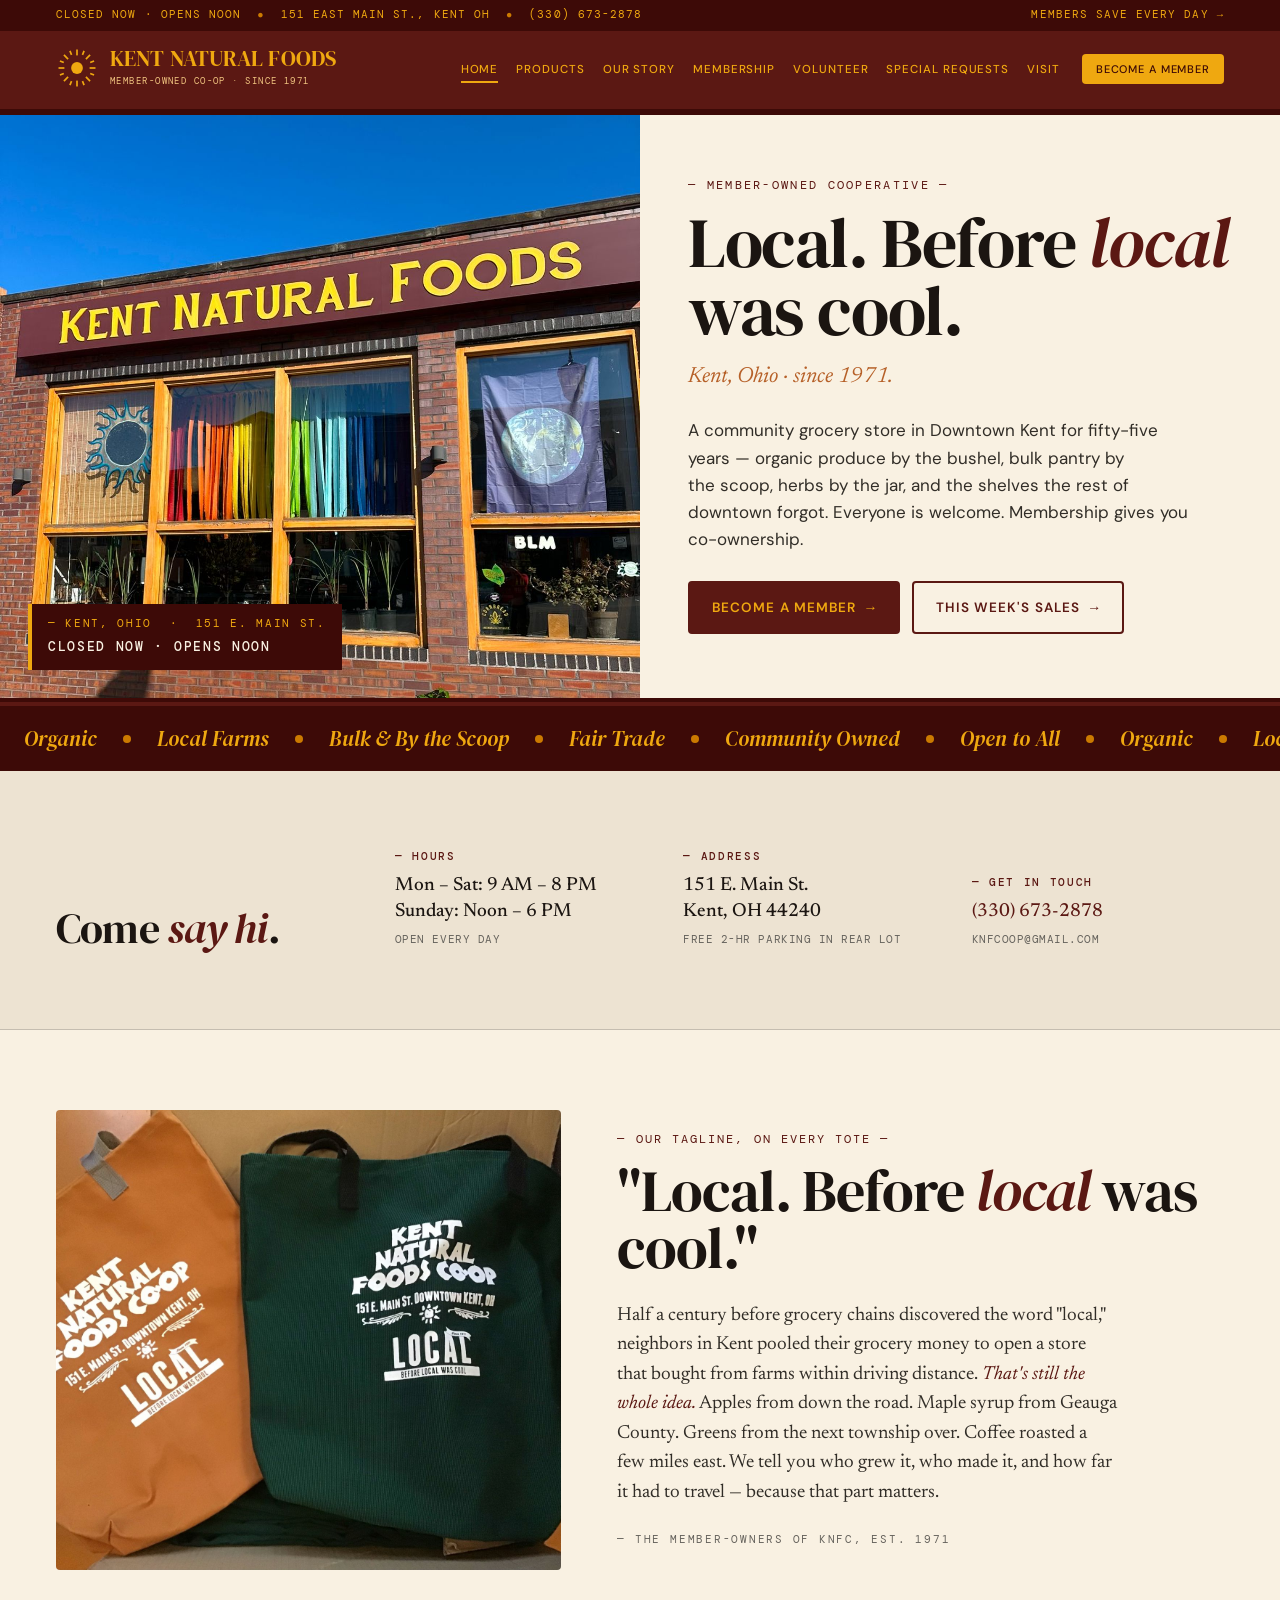
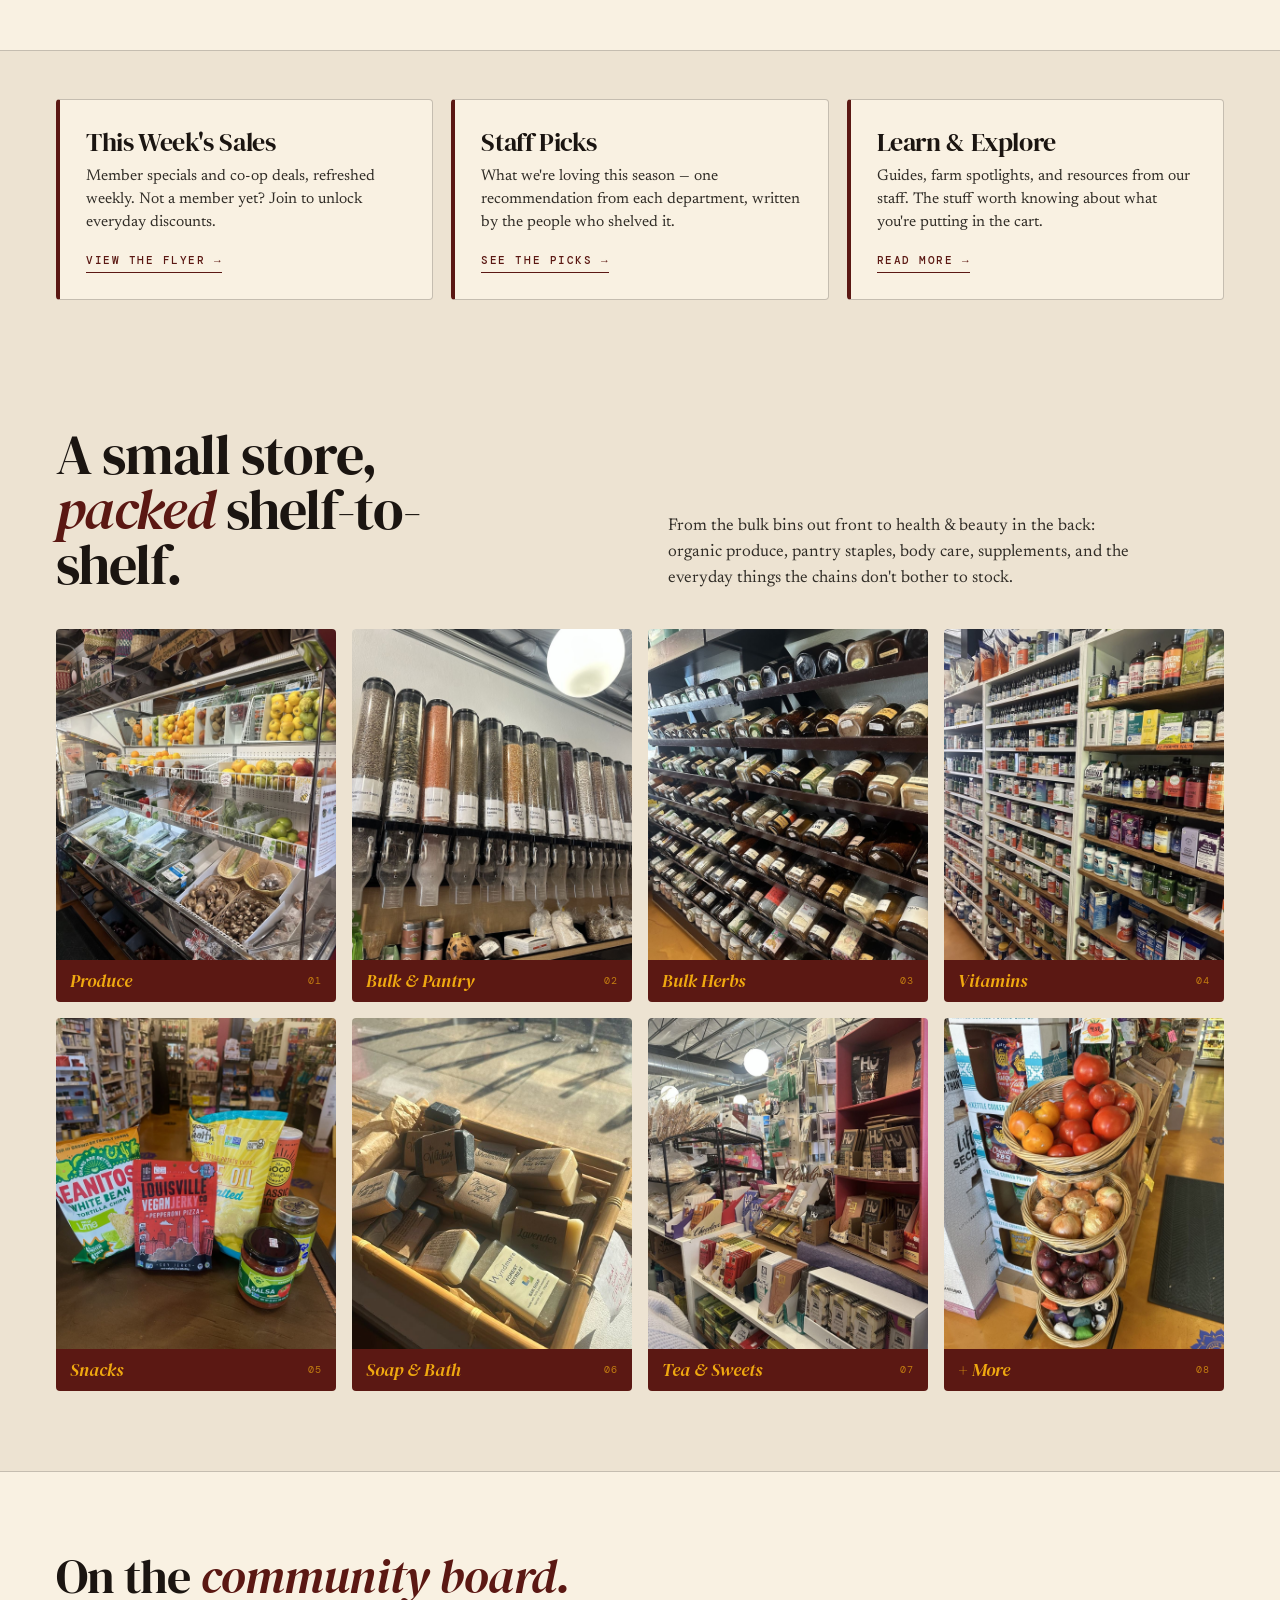
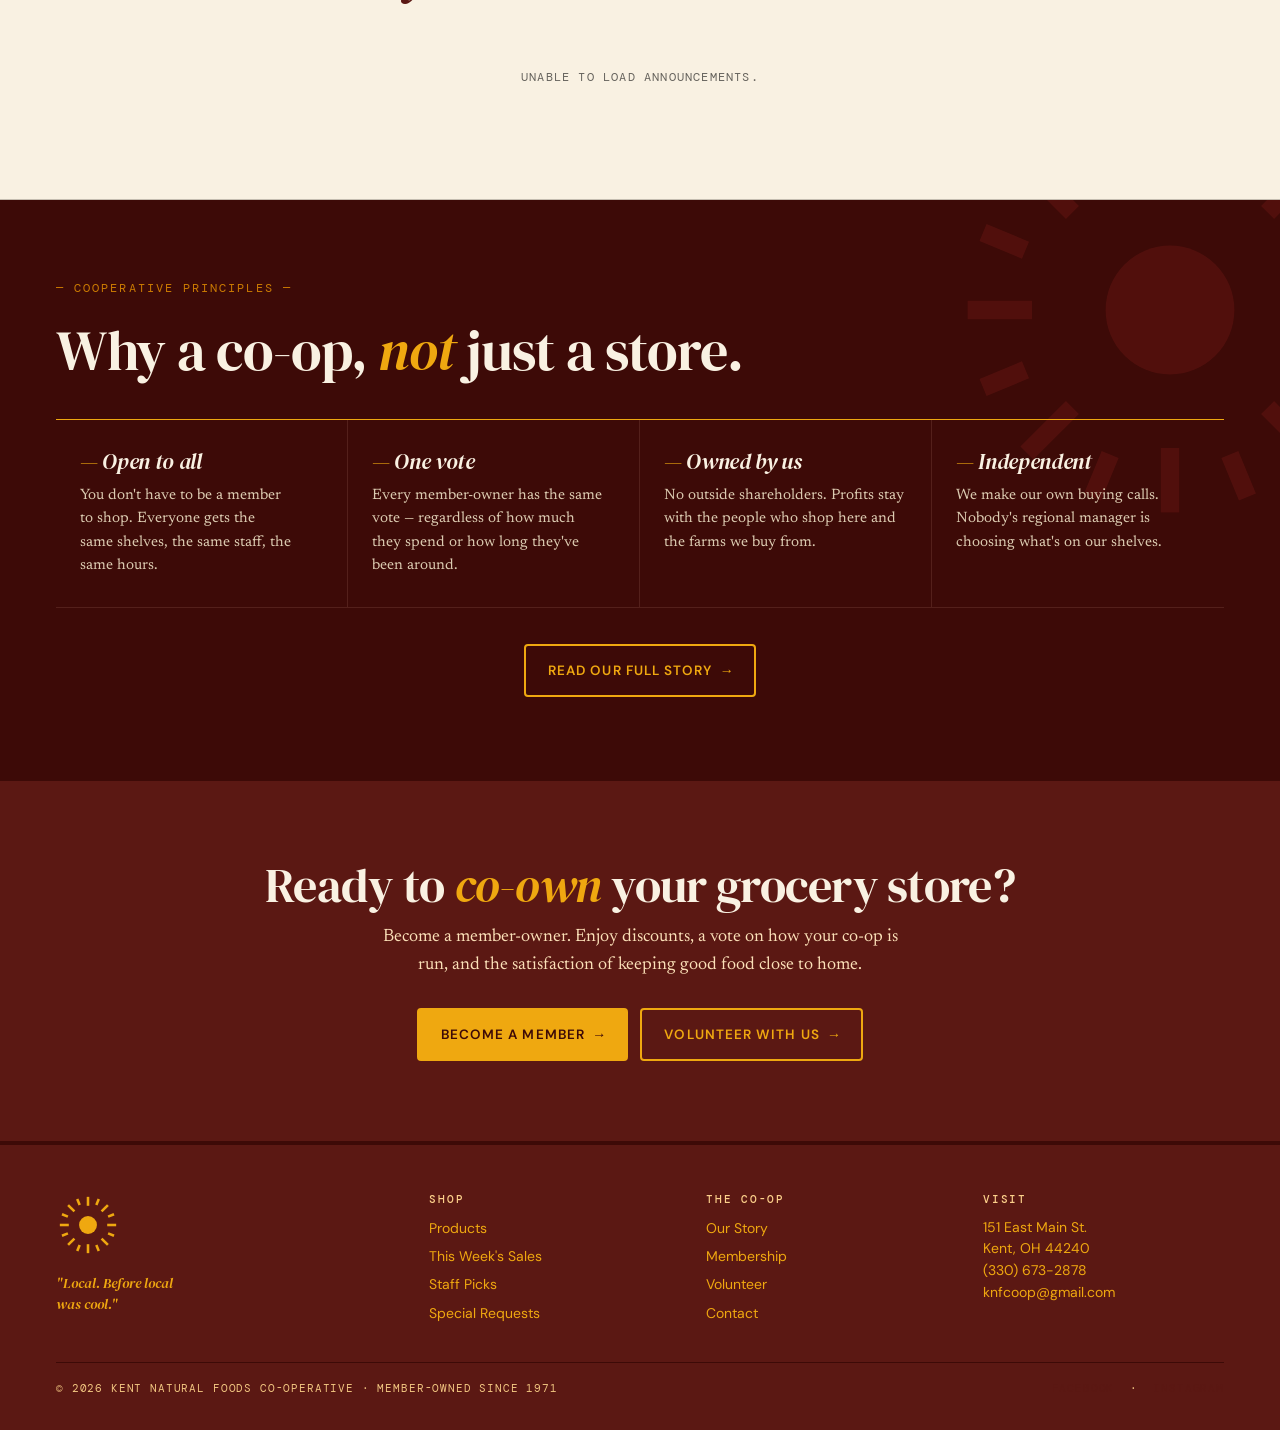
==== commit ed30a9a6: "Remove patronage dividends references, polish copy - membership.html: remove 'patronage dividends' f" ====
--- a/index.html
+++ b/index.html
@@ -28,7 +28,7 @@
                 <div class="hero-eyebrow">— Member-owned cooperative —</div>
                 <h1>Local. Before <em>local</em><br>was cool.</h1>
                 <div class="since">Kent, Ohio · since 1971.</div>
-                <p>A community grocery store in Downtown Kent for fifty-five years — organic produce by the bushel, bulk pantry by the scoop, herbs by the jar, and the shelves the rest of downtown forgot. Everyone is welcome. Membership is the part where you become a co-owner.</p>
+                <p>A community grocery store in Downtown Kent for fifty-five years — organic produce by the bushel, bulk pantry by the scoop, herbs by the jar, and the shelves the rest of downtown forgot. Everyone is welcome. Membership gives you co-ownership.</p>
                 <div class="hero-buttons">
                     <a href="membership.html" class="btn btn-primary">Become a Member</a>
                     <a href="products.html#sales" class="btn btn-secondary">This Week's Sales</a>
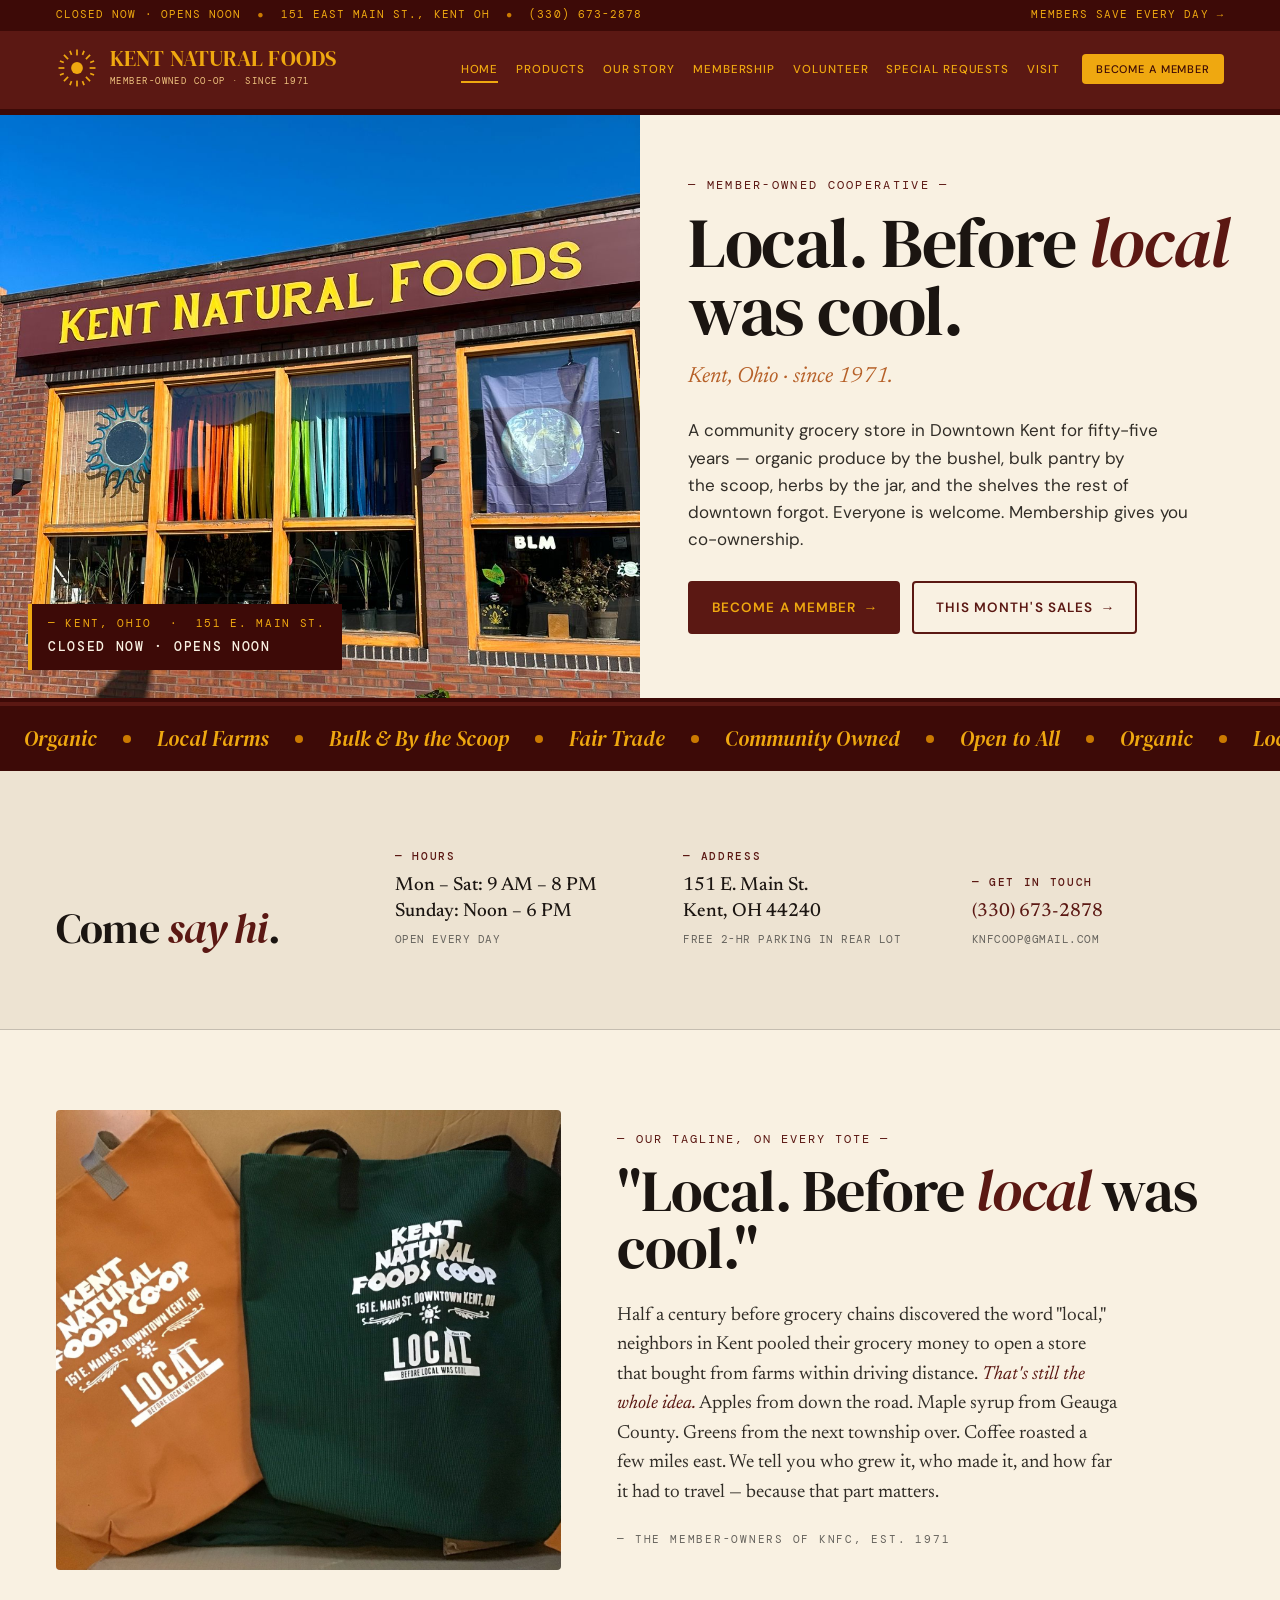
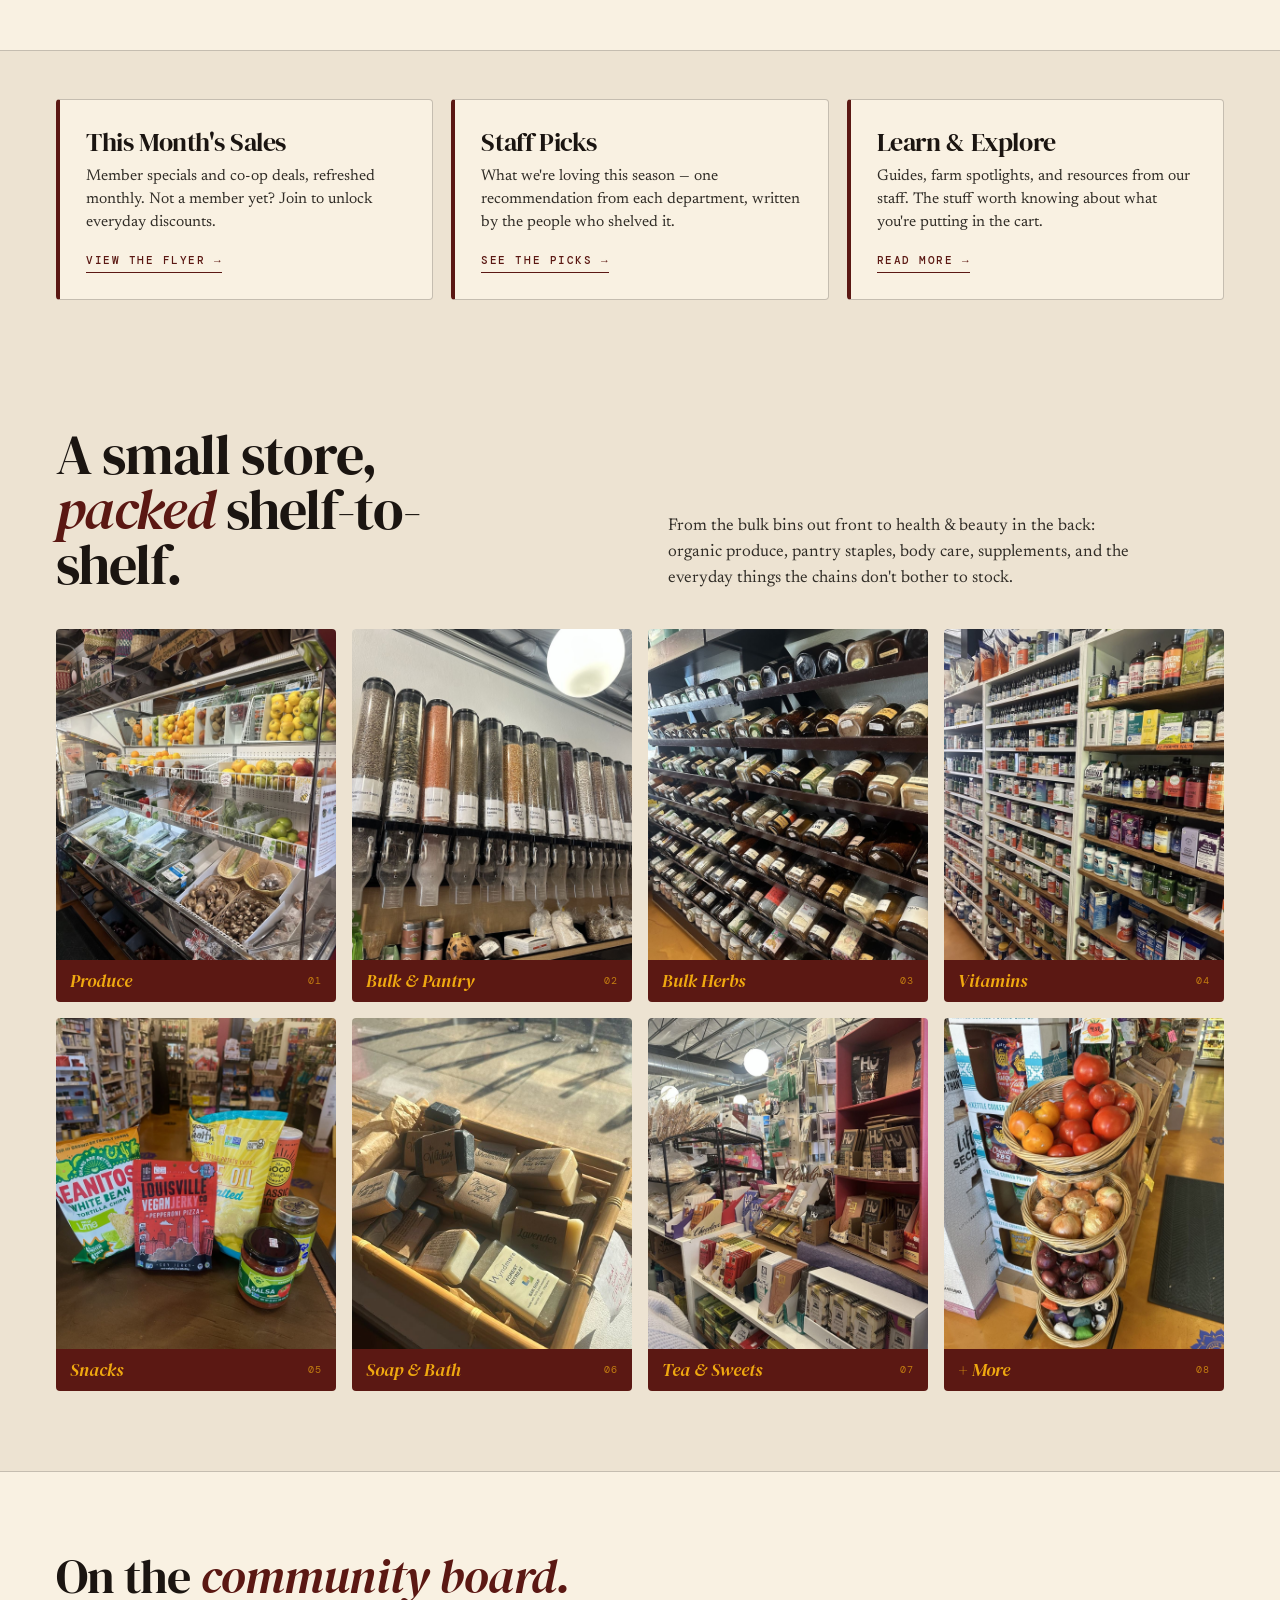
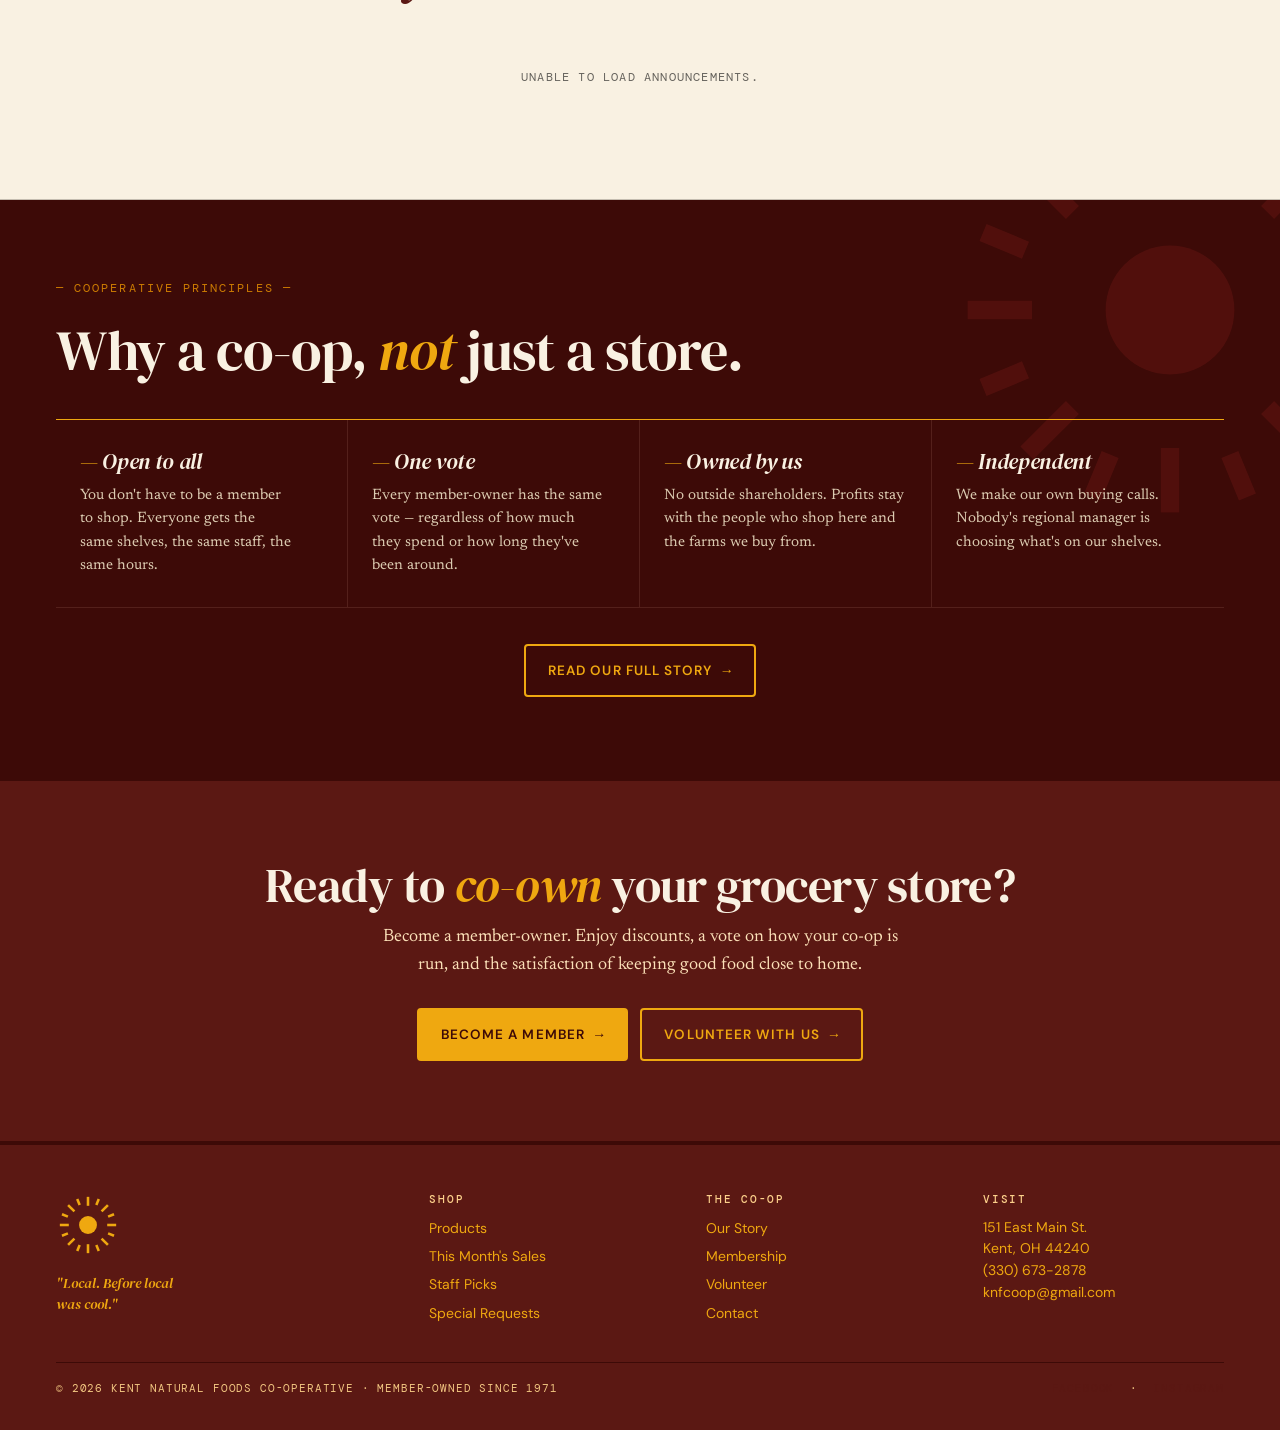
==== commit b33dbe42: "Fix index.html: weekly → monthly for sales references Two spots in index.html still said 'This Week'" ====
--- a/index.html
+++ b/index.html
@@ -31,7 +31,7 @@
                 <p>A community grocery store in Downtown Kent for fifty-five years — organic produce by the bushel, bulk pantry by the scoop, herbs by the jar, and the shelves the rest of downtown forgot. Everyone is welcome. Membership gives you co-ownership.</p>
                 <div class="hero-buttons">
                     <a href="membership.html" class="btn btn-primary">Become a Member</a>
-                    <a href="products.html#sales" class="btn btn-secondary">This Week's Sales</a>
+                    <a href="products.html#sales" class="btn btn-secondary">This Month's Sales</a>
                 </div>
             </div>
         </section>
@@ -114,8 +114,8 @@
             <div class="container">
                 <div class="feature-link-cards">
                     <a href="products.html#sales" class="feature-link-card">
-                        <h3>This Week's Sales</h3>
-                        <p>Member specials and co-op deals, refreshed weekly. Not a member yet? Join to unlock everyday discounts.</p>
+                        <h3>This Month's Sales</h3>
+                        <p>Member specials and co-op deals, refreshed monthly. Not a member yet? Join to unlock everyday discounts.</p>
                         <span class="feature-link-cta">View the flyer &rarr;</span>
                     </a>
                     <a href="products.html#staff-picks" class="feature-link-card">
